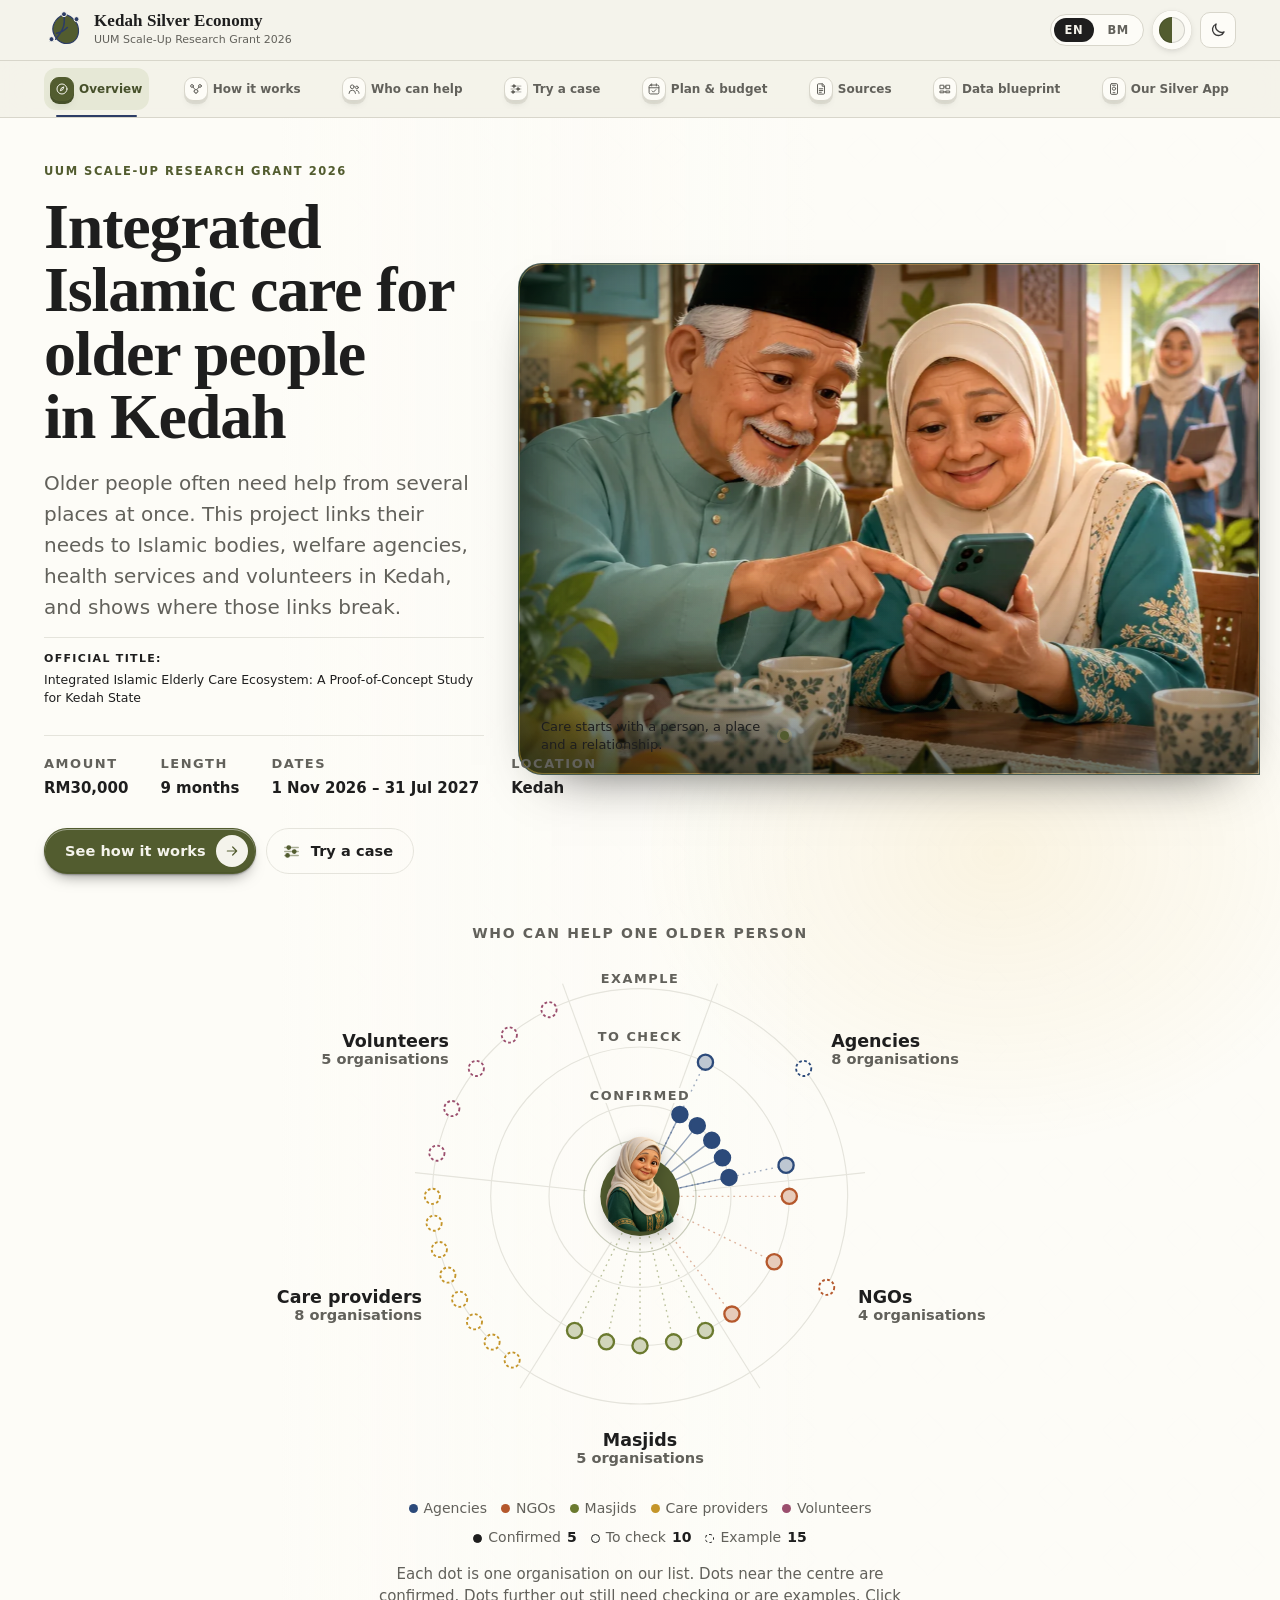
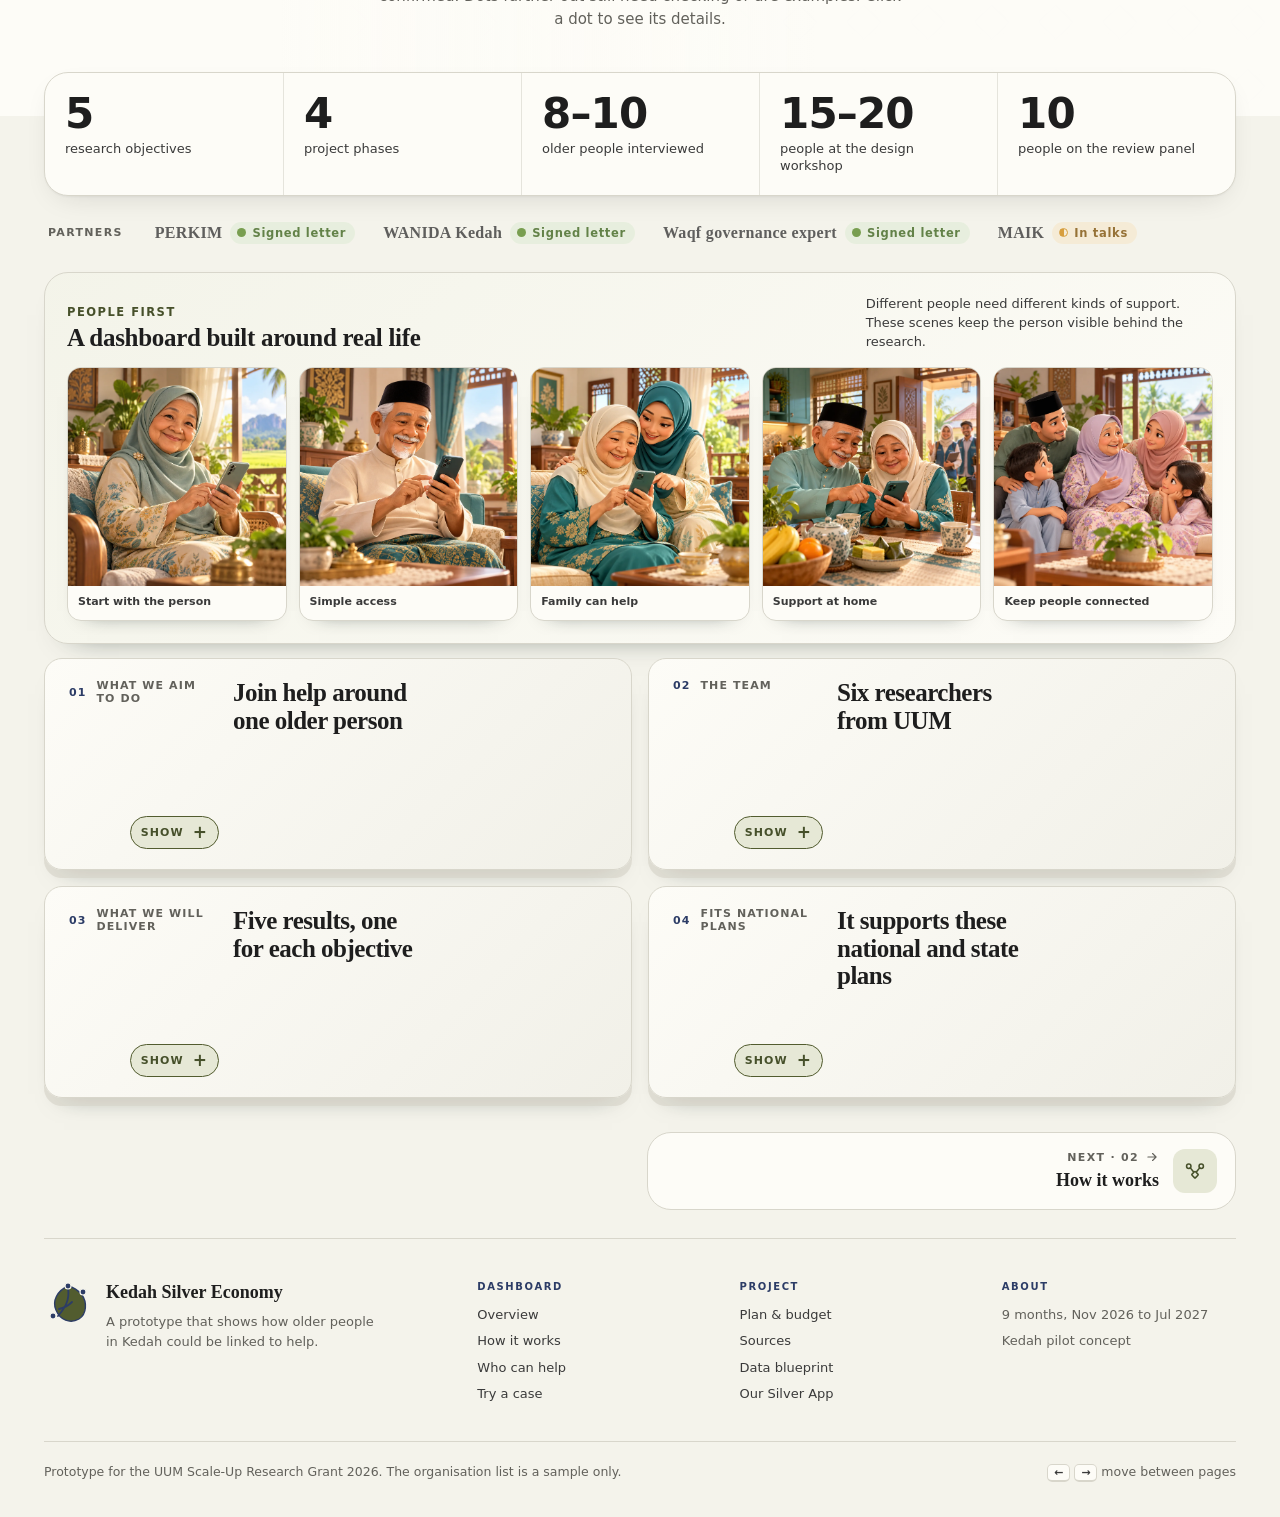
==== index.html @ 48318157 "Replicate Claude-style case flow and themes" ====
﻿<!doctype html>
<html lang="en">
<head>
<meta charset="utf-8">
<meta name="viewport" content="width=device-width,initial-scale=1,viewport-fit=cover">
<title>Kedah Silver Economy</title>
<meta name="description" content="Integrated Islamic care for older people in Kedah. UUM Scale-Up Research Grant 2026.">
<script>try{var lk=localStorage.getItem('kse-look');if(lk&&lk!=='padi')document.documentElement.setAttribute('data-look',lk)}catch(e){}try{var t=localStorage.getItem('kse-theme');if(t==='dark'||t==='light')document.documentElement.setAttribute('data-theme',t)}catch(e){}</script>
<link rel="preconnect" href="https://fonts.googleapis.com">
<link rel="preconnect" href="https://fonts.gstatic.com" crossorigin>
<link rel="stylesheet" href="https://fonts.googleapis.com/css2?family=Bricolage+Grotesque:opsz,wdth,wght@12..96,75..100,300..800&family=Onest:wght@400;500;600;700&display=swap">
<link rel="stylesheet" href="assets/css/kse.css?v=20261003d"><link rel="stylesheet" href="assets/css/kse-palette.css?v=20261004d"><link rel="stylesheet" href="assets/css/kse-themes.css?v=20261004d">
<script src="assets/js/kse-data.js?v=20261003d"></script>
</head>
<body data-page="overview">
<script src="assets/js/kse-shell.js?v=20261002b"></script>

<main id="main">
  <section class="band hero">
    <div class="wrap hero-grid">
      <div class="hero-copy">
        <p class="eyebrow" data-i18n="eyebrow">UUM Scale-Up Research Grant 2026</p>
        <h1 data-i18n="title">Integrated Islamic care for older people in Kedah</h1>
        <p class="lede" data-i18n="lede">Older people often need help from several places at once. This project links their needs to Islamic bodies, welfare agencies, health services and volunteers in Kedah, and shows where those links break.</p>
        <p class="official"><span data-i18n="officialLabel">Official title:</span> <span>Integrated Islamic Elderly Care Ecosystem: A Proof-of-Concept Study for Kedah State</span></p>
        <dl class="hero-meta">
          <div><dt data-i18n="metaAsk">Amount</dt><dd>RM30,000</dd></div>
          <div><dt data-i18n="metaDur">Length</dt><dd data-i18n="metaDurV">9 months</dd></div>
          <div><dt data-i18n="metaPeriod">Dates</dt><dd>1 Nov 2026 – 31 Jul 2027</dd></div>
          <div><dt data-i18n="metaSite">Location</dt><dd>Kedah</dd></div>
        </dl>
        <div class="actions">
          <a class="btn btn-gold" href="ecosystem.html"><span data-i18n="ctaWalk">See how it works</span><span class="btn-ic"><svg viewBox="0 0 24 24" aria-hidden="true"><path d="M5 12h13M13 6l6 6-6 6"/></svg></span></a>
          <a class="btn btn-ghost" href="scenario.html"><span class="btn-ai" data-icon="scenario"></span><span data-i18n="ctaScenario">Try a case</span></a>
        </div>
      </div>
      <figure class="hero-scene" data-scene>
        <div class="scene-glow" aria-hidden="true"></div>
        <div class="scene-image"><img src="assets/img/hero-couple.webp" alt="An older Malay couple share tea and look at a phone together in their Kedah home" /></div>
        <figcaption class="scene-caption"><span data-i18n="sceneCaption">Care starts with a person, a place and a relationship.</span><span class="scene-pulse" aria-hidden="true"></span></figcaption>
      </figure>
    </div>
    <div class="wrap hero-map">
      <figure class="cons">
        <p class="cons-title" data-i18n="consTitle">Who can help one older person</p>
        <svg id="constellation" viewBox="-300 -206 600 452" role="group"></svg>
        <div class="cons-legend" id="consLegend"></div>
        <figcaption data-i18n="consCap">Each dot is one organisation on our list. Dots near the centre are confirmed. Dots further out still need checking or are examples. Click a dot to see its details.</figcaption>
      </figure>
    </div>
  </section>

  <div class="wrap">
    <div class="kpis">
      <div class="kpi"><b data-count="5">5</b><span data-i18n="kpi1">research objectives</span></div>
      <div class="kpi"><b data-count="4">4</b><span data-i18n="kpi2">project phases</span></div>
      <div class="kpi"><b>8–10</b><span data-i18n="kpi3">older people interviewed</span></div>
      <div class="kpi"><b>15–20</b><span data-i18n="kpi4">people at the design workshop</span></div>
      <div class="kpi"><b data-count="10">10</b><span data-i18n="kpi5">people on the review panel</span></div>
    </div>
    <div class="partners">
      <span class="label" data-i18n="partnersLabel">Partners</span>
      <ul class="partner-list" id="partnerList"></ul>
    </div>
    <section class="dashboard-gallery-block" aria-labelledby="peopleGalleryTitle">
      <div class="gallery-heading"><div><p class="eyebrow" data-i18n="imgPeopleEyebrow">People first</p><h2 id="peopleGalleryTitle" data-i18n="imgPeopleTitle">A dashboard built around real life</h2></div><p data-i18n="imgPeopleBody">Different people need different kinds of support. These scenes keep the person visible behind the research.</p></div>
      <div class="dashboard-gallery dashboard-gallery--five">
        <figure><img src="assets/img/dashboard-01-welcome-elder-woman.webp" loading="lazy" decoding="async" alt="An older Malay woman smiles while using a smartphone at home"><figcaption>Start with the person</figcaption></figure>
        <figure><img src="assets/img/dashboard-02-welcome-elder-man.webp" loading="lazy" decoding="async" alt="An older Malay man smiles while using a smartphone at home"><figcaption>Simple access</figcaption></figure>
        <figure><img src="assets/img/dashboard-03-family-support.webp" loading="lazy" decoding="async" alt="An older Malay woman and her daughter explore support options together"><figcaption>Family can help</figcaption></figure>
        <figure><img src="assets/img/dashboard-04-elder-couple.webp" loading="lazy" decoding="async" alt="An older Malay couple look at a smartphone together at home"><figcaption>Support at home</figcaption></figure>
        <figure><img src="assets/img/dashboard-16-family-circle.webp" loading="lazy" decoding="async" alt="A multigenerational family listens to an older woman at home"><figcaption>Keep people connected</figcaption></figure>
      </div>
    </section>
  </div>


  <div class="wrap overview-actions">
    <section class="overview-button-grid" aria-label="Overview sections">
      <details class="home-drawer">
            <summary><span><b>01</b><span data-i18n="objectivesLabel">What we aim to do</span></span><strong role="heading" aria-level="2" data-i18n="caseTitle">Join help around one older person</strong><i class="drawer-toggle" aria-hidden="true"><b></b></i></summary>
            <div class="drawer-body"><div class="shead">
                            <p data-i18n="caseSub">We connect agencies so one person can get the right help.</p>
            </div>
            <div class="case">
              <article class="card gap-card">
                <p class="label" data-i18n="problemTag">The problem</p>
                <blockquote data-i18n="problemQuote">An older person may need several kinds of help at once, but each agency only handles its own part.</blockquote>
                <p data-i18n="problemBody">Kedah already has the right agencies and programmes. What is missing is a clear link between them. Needs get missed when a referral, a rule or a lack of staff gets in the way.</p>
              </article>
              <article class="card resp-card">
                <p class="label label-paddy" data-i18n="responseTag">Our plan</p>
                <h3 data-i18n="responseTitle">Five steps, from problem to tested model</h3>
                <p data-i18n="responseBody">We map who does what, listen to older people, design a model with the agencies, then test it with experts and a small trial.</p>
                <ol class="steps5">
                  <li><b data-i18n="step1">Map</b><span data-i18n="step1s">Who does what now</span></li>
                  <li><b data-i18n="step2">Listen</b><span data-i18n="step2s">What older people need</span></li>
                  <li><b data-i18n="step3">Design</b><span data-i18n="step3s">A shared model</span></li>
                  <li><b data-i18n="step4">Test</b><span data-i18n="step4s">Experts and a small trial</span></li>
                  <li><b data-i18n="step5">Improve</b><span data-i18n="step5s">Ready for other states</span></li>
                </ol>
              </article>
            </div>
            <div class="why3" id="why"></div></div>
            </details>
      <details class="home-drawer">
            <summary><span><b>02</b><span data-i18n="teamEyebrow">The team</span></span><strong role="heading" aria-level="2" data-i18n="teamTitle">Six researchers from UUM</strong><i class="drawer-toggle" aria-hidden="true"><b></b></i></summary>
            <div class="drawer-body"><div class="shead">
                            <p data-i18n="teamSub">From the School of Economics, Finance and Banking (SEFB). The team has studied ageing in Malaysia for over ten years.</p>
            </div>
            <ul class="people" id="team"></ul>
            <h3 class="track-head" data-i18n="trackTitle">Built on four earlier studies. The three with a sample size covered 2,966 people.</h3>
            <ul class="track" id="track"></ul></div>
            </details>
      <details class="home-drawer">
            <summary><span><b>03</b><span data-i18n="pitchEyebrow">What we will deliver</span></span><strong role="heading" aria-level="2" data-i18n="pitchTitle">Five results, one for each objective</strong><i class="drawer-toggle" aria-hidden="true"><b></b></i></summary>
            <div class="drawer-body"><div class="shead">
              <p data-i18n="pitchSub">Each result is ready at the end of its phase.</p>
            </div>
            <ol class="outputs">
              <li class="output"><div class="output-top"><span class="output-no">01</span><span class="due" data-i18n="due3">By month 3</span></div><h3 data-i18n="o1title">Map of current services</h3><p data-i18n="o1body">Who is active, what they offer, how they connect and where the gaps are.</p></li>
              <li class="output"><div class="output-top"><span class="output-no">02</span><span class="due" data-i18n="due5">By month 5</span></div><h3 data-i18n="o2title">Needs of older people</h3><p data-i18n="o2body">Main themes from interviews with 8–10 Muslim older people.</p></li>
              <li class="output"><div class="output-top"><span class="output-no">03</span><span class="due" data-i18n="due7">By month 7</span></div><h3 data-i18n="o3title">Joint care model</h3><p data-i18n="o3body">A model built with the agencies that links Islamic support, health care and the community.</p></li>
              <li class="output"><div class="output-top"><span class="output-no">04</span><span class="due" data-i18n="due8">Month 8</span></div><h3 data-i18n="o4title">Expert review report</h3><p data-i18n="o4body">Expert scores and comments on whether the model is relevant, workable and ready to use.</p></li>
              <li class="output"><div class="output-top"><span class="output-no">05</span><span class="due" data-i18n="due9">Month 9</span></div><h3 data-i18n="o5title">Final model and plan</h3><p data-i18n="o5body">An improved model and a plan for using it outside Kedah.</p></li>
            </ol>
            <div class="impact">
              <p class="label" data-i18n="impactTag">Our aim</p>
              <p class="impact-title">Kesejahteraan insan</p>
              <p data-i18n="impactBody">Care for older people that is better linked, fits their faith and culture, and lasts.</p>
            </div></div>
            </details>
      <details class="home-drawer">
            <summary><span><b>04</b><span data-i18n="plansEyebrow">Fits national plans</span></span><strong role="heading" aria-level="2" data-i18n="plansTitle">It supports these national and state plans</strong><i class="drawer-toggle" aria-hidden="true"><b></b></i></summary>
            <div class="drawer-body"><div class="shead">
              <p data-i18n="plansSub">As ticked and stated in the application form.</p>
            </div>
            <ul class="plans" id="plans"></ul></div>
            </details>
    </section>
  </div>
</main>

<script src="assets/js/kse-viz.js"></script>
<script src="assets/js/kse-pages.js?v=20261003d"></script>
</body>
</html>
---- assets/css/kse.css ----
/* ==========================================================================
   Kedah Silver Economy: design system
   Tokens (light / dark / explicit data-theme), shell, components, pages, print.
   ========================================================================== */

/* ---------- Tokens ---------- */
:root{
  color-scheme:light;
  --display:"Bricolage Grotesque","Arial Narrow",system-ui,sans-serif;
  --sans:"Onest",system-ui,-apple-system,"Segoe UI",Roboto,sans-serif;

  --bg:#edf1ee;--surface:#fbfcfb;--surface-2:#f3f6f4;--sunk:#e2e9e5;
  --ink:#0f231e;--ink-2:#3d5149;--muted:#57685f;--line:#d2dcd6;--line-2:#e2e9e5;

  --paddy:#12664f;--paddy-ink:#0d5a45;--paddy-soft:#dcebe3;--on-paddy:#ffffff;
  --gold:#d6a01e;--gold-ink:#7a5706;--gold-soft:#f5e8c4;--on-gold:#1f1703;

  --band:#0d2d26;--band-ink:#eef5f1;--band-muted:#a3bcb2;--band-line:rgba(238,245,241,.14);--band-gold:#e8bd4f;

  --good:#0ca30c;--good-ink:#0b6b1f;--good-soft:#dff1df;
  --warn:#fab219;--warn-ink:#7a5200;--warn-soft:#fcf0d0;
  --crit:#d03b3b;
  --neutral:#9aa8a1;--neutral-ink:#4a5a53;--neutral-soft:#e5ebe8;

  /* organisation types: validated categorical slots 1–5
     --t* sit on page surfaces (theme-stepped), --b* sit on the dark band */
  --t1:#2a78d6;--t2:#eb6834;--t3:#1baf7a;--t4:#eda100;--t5:#e87ba4;
  --b1:#3987e5;--b2:#d95926;--b3:#199e70;--b4:#c98500;--b5:#d55181;

  --tip-bg:#0f231e;--tip-ink:#f3f7f5;--tip-muted:#b3c6bd;
  --scrim:rgba(5,15,12,.45);
  --shadow:0 1px 2px rgba(15,35,30,.06),0 6px 14px -4px rgba(15,35,30,.1);
  --focus:#0d5a45;
  --r:18px;
}
@media (prefers-color-scheme:dark){
  :root:not([data-theme="light"]){
    color-scheme:dark;
    --bg:#0a1613;--surface:#101f1b;--surface-2:#132520;--sunk:#0d1a16;
    --ink:#e7f0eb;--ink-2:#b2c4bb;--muted:#8da196;--line:#223731;--line-2:#1a2d27;
    --paddy:#3fae8a;--paddy-ink:#72cda9;--paddy-soft:#163a2f;--on-paddy:#04201a;
    --gold:#e0b03a;--gold-ink:#f0c860;--gold-soft:#3a2f10;
    --band:#0f2c25;
    --good-ink:#5ccb5f;--good-soft:#14301a;--warn-ink:#f4c451;--warn-soft:#382c0c;
    --neutral:#5e7068;--neutral-ink:#a8b8b0;--neutral-soft:#1b2a25;
    --t1:#3987e5;--t2:#d95926;--t3:#199e70;--t4:#c98500;--t5:#d55181;
    --tip-bg:#e9f1ed;--tip-ink:#0f231e;--tip-muted:#4a5d55;
    --scrim:rgba(0,0,0,.6);
    --shadow:0 1px 2px rgba(0,0,0,.35),0 6px 14px -4px rgba(0,0,0,.4);
    --focus:#72cda9;
  }
}
:root[data-theme="dark"]{
  color-scheme:dark;
  --bg:#0a1613;--surface:#101f1b;--surface-2:#132520;--sunk:#0d1a16;
  --ink:#e7f0eb;--ink-2:#b2c4bb;--muted:#8da196;--line:#223731;--line-2:#1a2d27;
  --paddy:#3fae8a;--paddy-ink:#72cda9;--paddy-soft:#163a2f;--on-paddy:#04201a;
  --gold:#e0b03a;--gold-ink:#f0c860;--gold-soft:#3a2f10;
  --band:#0f2c25;
  --good-ink:#5ccb5f;--good-soft:#14301a;--warn-ink:#f4c451;--warn-soft:#382c0c;
  --neutral:#5e7068;--neutral-ink:#a8b8b0;--neutral-soft:#1b2a25;
  --t1:#3987e5;--t2:#d95926;--t3:#199e70;--t4:#c98500;--t5:#d55181;
  --tip-bg:#e9f1ed;--tip-ink:#0f231e;--tip-muted:#4a5d55;
  --scrim:rgba(0,0,0,.6);
  --shadow:0 1px 2px rgba(0,0,0,.35),0 6px 14px -4px rgba(0,0,0,.4);
  --focus:#72cda9;
}

/* ---------- Base ---------- */
@view-transition{navigation:none}
/* Keep links immediate; the destination settles in from its first paint. */
@keyframes page-arrive{from{opacity:0;transform:translate3d(0,12px,0) scale(.992)}to{opacity:1;transform:translate3d(0,0,0) scale(1)}}
body.page-enter main{animation:page-arrive .42s var(--ease) both;will-change:opacity,transform}
@media (prefers-reduced-motion:reduce){
  body.page-enter main{animation:none}
}
*,*::before,*::after{box-sizing:border-box}
[hidden]{display:none!important}
html{-webkit-text-size-adjust:100%;scroll-padding-top:76px}
html.i18n-pending main{visibility:hidden}
body{margin:0;background:var(--bg);color:var(--ink);font:400 15px/1.55 var(--sans);-webkit-font-smoothing:antialiased}
body.drawer-open{overflow:hidden}
h1,h2,h3{margin:0;font-family:var(--display);text-wrap:balance;color:var(--ink)}
p{margin:0}
ul,ol{margin:0;padding:0;list-style:none}
button,input,select{font:inherit;color:inherit}
a{color:var(--paddy-ink);text-underline-offset:3px}
:focus-visible{outline:2px solid var(--focus);outline-offset:2px}
/* Browser surfaces we did not draw, themed from the palette rather than
   left at the defaults: selection, caret, scrollbars. */
::selection{background:var(--gold-soft);color:var(--ink)}
.band ::selection{background:rgba(232,189,79,.28);color:var(--band-ink)}
input,select{caret-color:var(--paddy)}
*{scrollbar-color:var(--line) transparent}
::-webkit-scrollbar{width:11px;height:11px}
::-webkit-scrollbar-track{background:transparent}
::-webkit-scrollbar-thumb{background:var(--line);border-radius:6px;border:3px solid var(--bg)}
::-webkit-scrollbar-thumb:hover{background:var(--muted)}
.wrap{max-width:1240px;margin-inline:auto;padding-inline:24px}
.skip{position:absolute;left:16px;top:-60px;z-index:60;background:var(--ink);color:var(--bg);padding:8px 12px;border-radius:8px;text-decoration:none;font-weight:600}
.skip:focus{top:12px}

.eyebrow{font:600 11.5px/1.3 var(--sans);letter-spacing:.13em;text-transform:uppercase;color:var(--paddy-ink)}
.label{font:600 11px/1.3 var(--sans);letter-spacing:.12em;text-transform:uppercase;color:var(--gold-ink)}
.label-paddy{color:var(--paddy-ink)}
h2{font-weight:650;font-stretch:88%;font-size:clamp(25px,2.7vw,34px);line-height:1.08;letter-spacing:-.012em}
h3{font-weight:620;font-stretch:92%;font-size:19px;line-height:1.2}
/* heading level fixed for the document outline, sized as a card heading */
h2.as-h3{font-weight:620;font-stretch:92%;font-size:19px;line-height:1.2;letter-spacing:normal}
kbd{font:600 11px var(--sans);padding:1px 6px;border:1px solid var(--line);border-bottom-width:2px;border-radius:5px;background:var(--surface);color:var(--ink-2)}

/* ---------- Shell: brand bar + tab bar ----------
   #kse-chrome is display:contents so the tab bar can stick to the page.
   Before, the wrapper was exactly as tall as the header, so the sticky
   top bar had no room to stick and scrolled away. */
#kse-chrome{display:contents}
:root{--ease:cubic-bezier(.2,0,0,1);--ease-io:cubic-bezier(.45,0,.2,1)}
.topbar{position:relative;z-index:31;background:var(--bg)}
.topbar-row{display:flex;align-items:center;gap:20px;min-height:60px}
.brand{display:flex;align-items:center;gap:10px;text-decoration:none;color:var(--ink);flex:1;min-width:0}
.brand-mark{width:40px;height:40px;flex:none;overflow:visible}
.brand-mark .leaf{fill:var(--paddy);stroke:var(--gold);stroke-width:1.4;stroke-linejoin:round}
.brand-mark .vein{fill:none;stroke:var(--gold);stroke-width:1.8;stroke-linecap:round;stroke-linejoin:round}
.brand-mark .node{fill:var(--gold);stroke:var(--bg);stroke-width:1.2}
.brand b{display:block;font:750 17px/1.05 var(--display);font-stretch:88%;letter-spacing:.005em}
.brand small{display:block;font-size:11px;color:var(--muted);margin-top:2px}
.tools{display:flex;align-items:center;gap:8px;flex:none}
.lang{display:flex;gap:2px;padding:3px;border:1px solid var(--line);border-radius:999px;background:var(--surface)}
.lang-btn{appearance:none;border:0;background:none;padding:5px 11px;border-radius:999px;font:700 11.5px var(--sans);letter-spacing:.06em;color:var(--muted);cursor:pointer;transition:background-color .15s var(--ease),color .15s var(--ease)}
.lang-btn:hover{color:var(--ink)}
.lang-btn[aria-pressed="true"]{background:var(--ink);color:var(--bg)}
.iconbtn{appearance:none;width:36px;height:36px;display:grid;place-items:center;flex:none;border-radius:10px;border:1px solid var(--line);background:var(--surface);color:var(--ink-2);cursor:pointer;transition:border-color .15s var(--ease),color .15s var(--ease),transform .12s var(--ease)}
.iconbtn:hover{color:var(--ink);border-color:var(--muted)}
.iconbtn:active{transform:scale(.94)}
.iconbtn svg,.btn svg{width:18px;height:18px;fill:none;stroke:currentColor;stroke-width:1.8;stroke-linecap:round;stroke-linejoin:round}
.menubtn{display:none}

.tabbar{position:sticky;top:0;z-index:30;background:var(--bg);background:color-mix(in srgb,var(--bg) 86%,transparent);-webkit-backdrop-filter:saturate(1.4) blur(14px);backdrop-filter:saturate(1.4) blur(14px);border-block:1px solid var(--line)}
.tabs{display:flex;justify-content:space-between;gap:6px;overflow-x:auto;scrollbar-width:none;padding:7px 6px;margin-inline:-6px}
.tabs::-webkit-scrollbar{display:none}
.tab{position:relative;display:inline-flex;align-items:center;gap:9px;flex:none;height:44px;padding:0 15px 0 10px;border-radius:12px;font:650 14px var(--sans);color:var(--muted);text-decoration:none;white-space:nowrap;transition:color .2s var(--ease),background-color .2s var(--ease),transform .2s var(--ease),box-shadow .2s var(--ease)}
.tab .ai{width:28px;height:28px;flex:none;padding:5px;border-radius:9px;background:var(--surface);border:1px solid var(--line);box-shadow:0 3px 0 color-mix(in srgb,var(--line) 80%,transparent),0 6px 10px -8px rgba(15,35,30,.7);transition:transform .22s var(--ease),background-color .2s var(--ease),color .2s var(--ease),box-shadow .22s var(--ease)}
.tab:hover{color:var(--ink);background:var(--surface-2);transform:translateY(-2px)}
.tab:hover .ai,.tab:focus-visible .ai{transform:translateY(-2px) rotate(-5deg) scale(1.08);background:var(--gold-soft);color:var(--gold-ink);box-shadow:0 5px 0 color-mix(in srgb,var(--gold) 50%,var(--line)),0 10px 14px -9px rgba(15,35,30,.7)}
@media (max-width:1320px) and (min-width:761px){.tabs{gap:2px;justify-content:space-between}.tab{gap:5px;height:42px;padding:0 7px 0 6px;font-size:12px}.tab .ai{width:24px;height:24px;padding:4px}}
.tab[aria-current="page"]{color:var(--paddy-ink);background:var(--paddy-soft)}
.tab[aria-current="page"] .ai{background:var(--paddy);border-color:var(--paddy);color:var(--on-paddy);box-shadow:0 3px 0 var(--paddy-ink),0 8px 12px -9px rgba(15,35,30,.75)}
.tab:focus-visible{outline-offset:-2px}
/* the one gold marker under the active tab */
.tab-mark{position:absolute;left:12px;right:12px;bottom:-7px;height:2px;border-radius:2px;background:var(--gold)}

/* ---------- Page icons ----------
   Drawn at rest. Hovering anything that carries one plays that icon's own
   motion; the page head draws its icon in once, on load. */
.ai{display:block;fill:none;stroke:currentColor;stroke-width:1.7;stroke-linecap:round;stroke-linejoin:round;overflow:visible}
.ai-k1,.ai-k2,.ai-k3{fill:currentColor;transform-box:fill-box;transform-origin:center}
.ai-t{opacity:.5}
.ai-n{transform-box:view-box;transform-origin:12px 12px}
.ai-m{transform-box:view-box;transform-origin:12px 16px}
.ai-b,.ai-p{transform-box:fill-box;transform-origin:center}
:is(.tab,.pager a,.walk a,.btn,.dlink):is(:hover,:focus-visible) .ai-n{animation:ai-needle .62s var(--ease-io)}
:is(.tab,.pager a,.walk a,.btn,.dlink):is(:hover,:focus-visible) .ai-l1{animation:ai-draw .22s var(--ease) both}
:is(.tab,.pager a,.walk a,.btn,.dlink):is(:hover,:focus-visible) .ai-m{animation:ai-turn .34s var(--ease) .12s both}
:is(.tab,.pager a,.walk a,.btn,.dlink):is(:hover,:focus-visible) .ai-l2{animation:ai-draw .22s var(--ease) .28s both}
:is(.tab,.pager a,.walk a,.btn,.dlink):is(:hover,:focus-visible) .ai-b{animation:ai-pop .32s var(--ease) .38s both}
:is(.tab,.pager a,.walk a,.btn,.dlink):is(:hover,:focus-visible) .ai-p{animation:ai-join .36s var(--ease) both}
:is(.tab,.pager a,.walk a,.btn,.dlink):is(:hover,:focus-visible) .ai-k1{animation:ai-k1 .56s var(--ease-io)}
:is(.tab,.pager a,.walk a,.btn,.dlink):is(:hover,:focus-visible) .ai-k2{animation:ai-k2 .56s var(--ease-io) .04s}
:is(.tab,.pager a,.walk a,.btn,.dlink):is(:hover,:focus-visible) .ai-k3{animation:ai-k3 .56s var(--ease-io) .08s}
:is(.tab,.pager a,.walk a,.btn,.dlink):is(:hover,:focus-visible) .ai-pin{animation:ai-pin .3s var(--ease-io)}
:is(.tab,.pager a,.walk a,.btn,.dlink):is(:hover,:focus-visible) .ai-c{animation:ai-draw .34s var(--ease) .1s both}
:is(.tab,.pager a,.walk a,.btn,.dlink):is(:hover,:focus-visible) .ai-r1{animation:ai-draw .22s var(--ease) both}
:is(.tab,.pager a,.walk a,.btn,.dlink):is(:hover,:focus-visible) .ai-r2{animation:ai-draw .22s var(--ease) .08s both}
:is(.tab,.pager a,.walk a,.btn,.dlink):is(:hover,:focus-visible) .ai-r3{animation:ai-draw .22s var(--ease) .16s both}
@keyframes ai-draw{from{stroke-dasharray:1;stroke-dashoffset:1}to{stroke-dasharray:1;stroke-dashoffset:0}}
@keyframes ai-needle{30%{transform:rotate(-40deg)}70%{transform:rotate(12deg)}}
@keyframes ai-turn{from{transform:rotate(-90deg)}}
@keyframes ai-pop{from{transform:scale(.3);opacity:0}}
@keyframes ai-join{from{transform:translate(-3px,2px);opacity:0}}
@keyframes ai-k1{50%{transform:translateX(6px)}}
@keyframes ai-k2{50%{transform:translateX(-6px)}}
@keyframes ai-k3{50%{transform:translateX(8px)}}
@keyframes ai-pin{45%{transform:translateY(1.4px)}}

/* ---------- Shell: drawer ---------- */
.scrim{position:fixed;inset:0;z-index:40;background:var(--scrim)}
.drawer{position:fixed;top:0;right:0;bottom:0;z-index:41;width:min(360px,88vw);display:flex;flex-direction:column;gap:4px;overflow-y:auto;padding:calc(14px + env(safe-area-inset-top,0px)) 14px calc(20px + env(safe-area-inset-bottom,0px));background:var(--surface);border-left:1px solid var(--line);box-shadow:-20px 0 40px rgba(0,0,0,.15)}
.drawer-head{display:flex;justify-content:space-between;align-items:center;padding:4px 4px 12px;margin-bottom:6px;border-bottom:1px solid var(--line-2)}
.drawer-head .label{color:var(--muted)}
.dlink{display:grid;grid-template-columns:38px 1fr;gap:2px 12px;padding:12px;border-radius:12px;text-decoration:none;color:var(--ink);transition:background-color .15s var(--ease)}
.dlink:hover{background:var(--surface-2)}
.dlink[aria-current="page"]{background:var(--paddy-soft)}
.dlink .no{grid-row:span 2;width:38px;height:38px;display:grid;place-items:center;border-radius:11px;background:var(--surface-2);color:var(--paddy-ink)}
.dlink[aria-current="page"] .no{background:var(--surface)}
.dlink .no .ai{width:20px;height:20px}
.dlink b{font-weight:650;font-size:15px}
.dlink b em{font-style:normal;font-size:12px;color:var(--gold-ink);margin-right:8px;font-variant-numeric:tabular-nums}
.dlink small{font-size:12.5px;line-height:1.4;color:var(--muted)}
.drawer .lang{align-self:flex-start;margin:14px 12px 0}

@media (max-width:760px){
  .tabbar{display:none}
  .topbar{position:sticky;top:env(safe-area-inset-top,0px);z-index:30;background:color-mix(in srgb,var(--bg) 90%,transparent);-webkit-backdrop-filter:saturate(1.4) blur(12px);backdrop-filter:saturate(1.4) blur(12px);border-bottom:1px solid var(--line)}
  .menubtn{display:grid}
  .hero-grid{gap:20px;padding-block:32px 60px}
  .hero-meta{grid-template-columns:repeat(2,auto);gap:12px 18px}
}

@media (max-width:520px){
  .tools .lang{display:none}
  .brand small{display:none}
  .hero h1{max-width:9ch}
  .hero-meta{grid-template-columns:1fr;gap:10px 0}
  .hero-meta dd{white-space:normal}
  .official{max-width:100%}
}

/* ---------- Band (hero + page heads) ---------- */
/* The evening field: one light source, sinking across the band as the pitch
   moves from page 01 to page 06, so no two page heads look alike. */
.band{position:relative;color:var(--band-ink);background-color:var(--band);
  background-image:
    radial-gradient(520px 420px at var(--glow-x,78%) var(--glow-y,46%),rgba(232,189,79,var(--glow-a,.13)),transparent 70%),
    linear-gradient(90deg,var(--band) 22%,transparent 64%),
    url("data:image/svg+xml,%3Csvg xmlns='http://www.w3.org/2000/svg' width='64' height='64' viewBox='0 0 64 64'%3E%3Cg fill='none' stroke='%23eef5f1' stroke-opacity='0.07' stroke-width='1'%3E%3Crect x='20' y='20' width='24' height='24'/%3E%3Crect x='20' y='20' width='24' height='24' transform='rotate(45 32 32)'/%3E%3Cpath d='M0 32h7M57 32h7M32 0v7M32 57v7'/%3E%3C/g%3E%3C/svg%3E");
}
body[data-page="ecosystem"] .band{--glow-x:64%;--glow-y:32%;--glow-a:.12}
body[data-page="network"] .band{--glow-x:50%;--glow-y:24%;--glow-a:.11}
body[data-page="scenario"] .band{--glow-x:37%;--glow-y:28%;--glow-a:.12}
body[data-page="roadmap"] .band{--glow-x:25%;--glow-y:38%;--glow-a:.13}
body[data-page="evidence"] .band{--glow-x:16%;--glow-y:52%;--glow-a:.14}
.band .eyebrow,.band .step{color:var(--band-gold)}
.band h1{color:var(--band-ink)}
.lede{font-size:17px;line-height:1.55;color:var(--band-muted);max-width:56ch}

.hero-grid{display:grid;grid-template-columns:minmax(290px,.76fr) minmax(0,1.24fr);gap:34px;align-items:center;padding-block:46px 42px}
.hero-copy{position:relative;z-index:2}
.hero-copy .eyebrow{color:var(--band-gold)}
.hero-scene{--mx:0px;--my:0px;position:relative;isolation:isolate;min-height:clamp(390px,40vw,590px);margin:0 -24px 0 0;overflow:hidden;border:1px solid rgba(238,245,241,.22);border-radius:var(--r) 0 0 var(--r);background:#172f28;box-shadow:0 24px 54px -34px rgba(0,0,0,.78);transform:translate3d(0,0,0)}
.hero-scene::before{content:"";position:absolute;inset:0;z-index:2;background:linear-gradient(90deg,rgba(13,45,38,.76) 0%,rgba(13,45,38,.15) 34%,transparent 62%),linear-gradient(0deg,rgba(5,20,16,.58),transparent 42%);pointer-events:none}
.hero-scene::after{content:"";position:absolute;inset:0;z-index:3;border:1px solid rgba(232,189,79,.26);border-radius:inherit;box-shadow:inset 0 0 80px rgba(5,15,12,.36),inset 0 -26px 50px rgba(5,15,12,.28);pointer-events:none}
.scene-image{position:absolute;inset:-18px -24px -18px -18px;z-index:1;transform:translate3d(var(--mx),var(--my),0) scale(1.055);transition:transform .65s var(--ease);will-change:transform}
.scene-image img{display:block;width:100%;height:100%;object-fit:cover;object-position:64% center;filter:saturate(.94) contrast(1.03);animation:scene-breathe 12s ease-in-out infinite alternate}
.scene-glow{position:absolute;z-index:2;width:42%;height:38%;right:7%;top:3%;border-radius:50%;background:rgba(255,214,124,.2);filter:blur(46px);mix-blend-mode:screen;opacity:.5;animation:scene-light 8s ease-in-out infinite alternate;pointer-events:none}
.scene-caption{position:absolute;z-index:4;left:22px;bottom:20px;display:flex;align-items:center;gap:10px;max-width:30ch;color:var(--band-ink);font-size:13px;line-height:1.4;text-shadow:0 1px 14px rgba(0,0,0,.48)}
.scene-pulse{width:9px;height:9px;flex:none;border-radius:50%;background:var(--band-gold);box-shadow:0 0 0 3px rgba(232,189,79,.18)}
@keyframes scene-breathe{from{transform:scale(1)}to{transform:scale(1.018)}}
@keyframes scene-light{from{transform:translate3d(-8px,3px,0) scale(.92);opacity:.32}to{transform:translate3d(10px,-4px,0) scale(1.08);opacity:.62}}
.hero-map{padding-bottom:72px}
.hero-map .cons{padding-top:8px}
.hero-map .cons-title{color:var(--band-muted)}
.hero h1{font-weight:720;font-stretch:84%;font-size:clamp(36px,4.9vw,62px);line-height:.99;letter-spacing:-.018em;margin:16px 0 20px;max-width:13ch}
.hero .lede{max-width:40ch}
.hero-meta{display:grid;grid-template-columns:repeat(4,auto);justify-content:start;gap:12px 32px;margin:28px 0 0;padding-top:20px;border-top:1px solid var(--band-line)}
.hero-meta dt{font:600 11px/1.3 var(--sans);letter-spacing:.12em;text-transform:uppercase;color:var(--band-muted)}
.hero-meta dd{margin:4px 0 0;font-weight:600;font-size:15px;color:var(--band-ink);white-space:nowrap}
.actions{display:flex;flex-wrap:wrap;gap:10px;margin-top:28px}

/* Homepage sections stay quiet until the visitor asks for the detail. The
   summaries create a simple presentation index while keeping all content
   available to keyboard and screen-reader users. */
.home-drawer{border-top:1px solid var(--line);padding-top:2px}
.home-drawer summary{display:grid;grid-template-columns:minmax(150px,.34fr) minmax(0,1fr) auto;align-items:center;gap:20px;padding:12px 4px;cursor:pointer;list-style:none;color:var(--ink)}
.home-drawer summary::-webkit-details-marker{display:none}
.home-drawer summary>span{display:flex;align-items:center;gap:10px;font:600 11px var(--sans);letter-spacing:.1em;text-transform:uppercase;color:var(--muted)}
.home-drawer summary>span b{color:var(--gold-ink);font-variant-numeric:tabular-nums}
.home-drawer summary strong{font:650 25px/1.1 var(--display);letter-spacing:-.02em}
.home-drawer summary i{display:inline-flex;align-items:center;gap:9px;min-width:76px;justify-content:center;padding:7px 10px;border:1px solid var(--paddy);border-radius:999px;background:var(--paddy-soft);color:var(--paddy-ink);font:800 11px var(--sans);letter-spacing:.1em;text-transform:uppercase;font-style:normal;transition:transform .2s var(--ease),background-color .2s var(--ease),box-shadow .2s var(--ease)}
.home-drawer summary i::after{content:"+";font:800 17px/1 var(--sans);transition:transform .25s var(--ease)}
.home-drawer summary i b{font-weight:800}
/* Show / Hide words come from CSS so they follow the page language (html lang="ms" in BM) */
:root{--t-show:"Show";--t-hide:"Hide"}
:root:lang(ms){--t-show:"Buka";--t-hide:"Tutup"}
.home-drawer summary i b::before{content:var(--t-show)}
.home-drawer[open] summary i b::before{content:var(--t-hide)}
.home-drawer[open] summary i::after{content:"−";font-size:18px}
.home-drawer summary:hover strong{color:var(--paddy-ink)}
.home-drawer summary:hover i{transform:translateY(-2px) scale(1.04);background:var(--paddy);color:var(--on-paddy);box-shadow:0 8px 16px -10px var(--paddy)}
.home-drawer summary:focus-visible{outline:2px solid var(--gold);outline-offset:4px;border-radius:8px}
.drawer-body{max-height:0;overflow:hidden;padding:0;opacity:0;transform:translateY(-12px);transition:max-height .58s var(--ease),opacity .3s var(--ease),transform .58s var(--ease),padding .3s var(--ease)}
.home-drawer[open] .drawer-body{max-height:1800px;padding:4px 0 18px;opacity:1;transform:translateY(0)}
body[data-page="overview"] .section{padding-block:8px}
body[data-page="overview"] .home-drawer summary{min-height:88px;padding:20px 24px;border:1px solid var(--line);border-radius:18px;background:linear-gradient(135deg,var(--surface) 0%,var(--surface-2) 100%);box-shadow:0 8px 0 color-mix(in srgb,var(--line) 72%,transparent),0 16px 24px -20px rgba(15,35,30,.55);transform:perspective(700px) rotateX(0deg) translateY(0);transition:transform .28s var(--ease),box-shadow .28s var(--ease),border-color .2s var(--ease)}
body[data-page="overview"] .home-drawer summary:hover{border-color:var(--paddy);transform:perspective(700px) rotateX(2deg) translateY(-4px);box-shadow:0 11px 0 color-mix(in srgb,var(--paddy-soft) 80%,var(--line)),0 20px 28px -20px rgba(15,35,30,.65)}
body[data-page="overview"] .home-drawer[open] summary{border-color:var(--paddy);box-shadow:0 4px 0 color-mix(in srgb,var(--paddy-soft) 80%,var(--line)),0 10px 18px -18px rgba(15,35,30,.55)}
body[data-page="overview"] .home-drawer summary i{min-width:88px}
.overview-button-grid{display:grid;grid-template-columns:repeat(2,minmax(0,1fr));gap:16px;padding-block:14px 34px}
.overview-button-grid .home-drawer{border-top:0;padding-top:0}
.overview-button-grid .home-drawer:not([open]){height:212px}
.overview-button-grid .home-drawer[open]{grid-column:1/-1}
.overview-button-grid .home-drawer summary{display:grid;grid-template-rows:auto minmax(0,1fr) auto;align-items:start;gap:14px;min-height:212px;height:212px;padding:22px}
.overview-button-grid .home-drawer[open] summary{height:212px}
.overview-button-grid .home-drawer summary>span{font-size:11px}
.overview-button-grid .home-drawer summary strong{font-size:25px;max-width:15ch}
.overview-button-grid .home-drawer summary i{grid-row:3;justify-self:end;align-self:end;margin-top:0}
.overview-button-grid .home-drawer .drawer-body{grid-column:1/-1}
.case-modes{display:flex;gap:10px;margin:20px 0 14px}
.case-mode{min-height:46px;padding:10px 18px;border:1px solid var(--line);border-radius:999px;background:var(--surface);color:var(--ink);font:750 14px var(--sans);cursor:pointer}
.case-mode.is-on,.case-mode:hover{background:var(--paddy);border-color:var(--paddy);color:var(--on-paddy)}
.intake-wizard{padding:24px;border:1px solid var(--line);border-radius:20px;background:linear-gradient(145deg,var(--surface),var(--surface-2));box-shadow:var(--shadow);transition:opacity .35s var(--ease),transform .35s var(--ease)}
.intake-wizard[hidden],.quick-only[hidden]{display:none}
.intake-progress{display:flex;align-items:center;gap:14px;margin-bottom:22px;color:var(--muted);font:750 12px var(--sans);letter-spacing:.08em;text-transform:uppercase}
.intake-progress i{display:block;flex:1;height:8px;border-radius:99px;background:linear-gradient(90deg,var(--gold) var(--v),var(--line) var(--v));transition:background .3s var(--ease)}
.intake-step{display:none;min-height:310px}.intake-step.is-active{display:block;animation:drawer-in .45s var(--ease) both}.intake-step h2{margin:6px 0 8px;font-size:clamp(28px,4vw,44px)}.intake-step h3{margin:24px 0 10px;font-size:17px}.intake-help{max-width:680px;margin:0 0 18px;color:var(--muted);font-size:16px}
.choice-grid{display:grid;grid-template-columns:repeat(3,minmax(0,1fr));gap:12px}.choice-grid.compact{grid-template-columns:repeat(3,minmax(0,1fr))}.choice-grid button{min-height:68px;padding:14px 16px;border:2px solid var(--line);border-radius:14px;background:var(--surface);color:var(--ink);font:700 16px/1.2 var(--sans);text-align:left;cursor:pointer;transition:transform .18s var(--ease),border-color .18s var(--ease),background-color .18s var(--ease)}.choice-grid button:hover{transform:translateY(-2px);border-color:var(--paddy)}.choice-grid button.is-selected{border-color:var(--paddy);background:var(--paddy-soft);box-shadow:0 0 0 3px color-mix(in srgb,var(--paddy) 18%,transparent)}
.intake-fields{display:grid;grid-template-columns:repeat(2,minmax(0,1fr));gap:16px;max-width:760px}.intake-fields label,.intake-note{display:grid;gap:8px;color:var(--ink-2);font:700 14px var(--sans)}.intake-fields select,.intake-note textarea{width:100%;padding:15px;border:2px solid var(--line);border-radius:12px;background:var(--surface);color:var(--ink);font:600 17px var(--sans)}.intake-note{margin-top:18px;max-width:760px}.intake-note textarea{resize:vertical}.intake-actions{display:flex;justify-content:space-between;margin-top:20px}.intake-actions button{min-width:110px;min-height:48px}.case-context{margin:14px 0 0;padding:12px 16px;border-radius:12px;background:var(--paddy-soft);color:var(--paddy-ink);font-weight:650}.case-record{display:grid;grid-template-columns:minmax(0,1fr) auto auto;align-items:center;gap:12px 20px;margin:12px 0 18px;padding:14px 16px;border:1px solid var(--line);border-radius:14px;background:var(--surface);box-shadow:0 8px 18px -20px rgba(15,35,30,.7)}
.case-record>div:first-child{display:grid;gap:3px;min-width:0}.case-record .label{margin:0}.case-record strong{font:700 14px var(--sans);letter-spacing:.06em;color:var(--ink)}.case-record small{color:var(--muted);font-size:12px;line-height:1.4}.case-rules{display:grid;gap:2px;justify-items:end;color:var(--muted);font-size:11px;text-align:right;text-transform:uppercase;letter-spacing:.08em}.case-rules code{color:var(--paddy-ink);font:700 12px var(--sans);letter-spacing:0;text-transform:none}.case-record .btn{min-height:42px}.case-copy-status{grid-column:1/-1;color:var(--paddy-ink);font-size:12px;min-height:1.2em}
.intake-step[aria-hidden="true"]{visibility:hidden}.intake-step h2:focus{outline:2px solid var(--gold);outline-offset:5px;border-radius:4px}
.assist-intake-note{display:grid;gap:4px;max-width:760px;margin:14px 0 20px;padding:14px 16px;border-left:4px solid var(--gold);border-radius:10px;background:var(--paddy-soft);color:var(--paddy-ink);line-height:1.45}.assist-intake-note b{font-size:14px}.assist-intake-note span{font-size:14px}.assist-area-grid button{min-height:78px}.assist-area-grid button.is-suggested{border-style:dashed}.assist-items{display:grid;gap:14px;margin-top:18px}.assist-area-block{padding:16px;border:1px solid var(--line);border-radius:16px;background:color-mix(in srgb,var(--surface) 82%,var(--paddy-soft));}.assist-area-block h4{margin:0 0 12px;font:800 17px var(--sans)}.assist-item-grid{display:grid;grid-template-columns:repeat(2,minmax(0,1fr));gap:9px}.assist-item-grid button{min-height:54px;padding:11px 13px;border:2px solid var(--line);border-radius:12px;background:var(--surface);color:var(--ink);font:700 14px/1.25 var(--sans);text-align:left;cursor:pointer}.assist-item-grid button.is-selected{border-color:var(--paddy);background:var(--paddy-soft);box-shadow:0 0 0 3px color-mix(in srgb,var(--paddy) 18%,transparent)}.assist-need-details{display:grid;gap:12px;margin-top:18px}.assist-need-card{padding:15px;border:1px solid var(--line);border-radius:14px;background:var(--surface)}.assist-need-card header{display:flex;justify-content:space-between;gap:12px;align-items:start}.assist-need-card h4{margin:0;font-size:16px}.assist-need-card small{color:var(--muted)}.assist-chip-label{margin:14px 0 7px;color:var(--muted);font:800 11px var(--sans);letter-spacing:.08em;text-transform:uppercase}.assist-chips{display:flex;flex-wrap:wrap;gap:7px}.assist-chips button{min-height:40px;padding:8px 11px;border:1px solid var(--line);border-radius:999px;background:var(--surface);color:var(--ink);font:700 13px var(--sans);cursor:pointer}.assist-chips button.is-selected{border-color:var(--paddy);background:var(--paddy);color:var(--on-paddy)}
.assistance-plan{margin:20px 0;padding:24px;border:1px solid var(--line);border-radius:20px;background:linear-gradient(145deg,var(--surface),var(--surface-2));box-shadow:var(--shadow)}.assistance-plan[hidden]{display:none}.assistance-plan-head{display:flex;justify-content:space-between;gap:24px;align-items:start}.assistance-plan-head h2{margin:5px 0 8px;font-size:clamp(24px,3vw,36px)}.assistance-plan-head p{margin:0;color:var(--muted);max-width:700px}.assistance-plan-count{min-width:130px;padding:12px 14px;border-radius:12px;background:var(--paddy);color:var(--on-paddy);font:800 15px/1.25 var(--sans);text-align:center}.assistance-plan-flags{display:flex;flex-wrap:wrap;gap:8px;margin:18px 0}.assistance-plan-flags span{padding:8px 11px;border-radius:999px;background:var(--gold-soft);color:var(--ink);font:700 12px var(--sans)}.assistance-lines{display:grid;gap:14px;margin:0;padding:0;list-style:none;counter-reset:assist}.assistance-line{counter-increment:assist;padding:16px;border:1px solid var(--line);border-radius:15px;background:var(--surface)}.assistance-line-head{display:flex;gap:12px;align-items:start}.assistance-line-head:before{content:counter(assist);display:grid;place-items:center;flex:0 0 30px;height:30px;border-radius:50%;background:var(--paddy);color:var(--on-paddy);font:800 13px var(--sans)}.assistance-line-head h3{margin:0;font-size:17px}.assistance-line-meta{display:flex;flex-wrap:wrap;gap:6px;margin-top:7px}.assistance-line-meta span{padding:4px 8px;border-radius:999px;background:var(--paddy-soft);color:var(--paddy-ink);font:700 11px var(--sans)}.assistance-match{margin:13px 0 0 42px;padding:12px;border-radius:11px;background:color-mix(in srgb,var(--paddy-soft) 65%,var(--surface))}.assistance-match strong{display:block}.assistance-match small{display:block;margin-top:3px;color:var(--muted);line-height:1.4}.assistance-match ul{display:flex;flex-wrap:wrap;gap:5px;margin:8px 0 0;padding:0;list-style:none}.assistance-match li{font-size:11px;color:var(--paddy-ink)}.assistance-match li:before{content:'✓';margin-right:4px;font-weight:800}.assistance-gap{margin:13px 0 0 42px;padding:12px;border-radius:11px;background:var(--gold-soft);color:var(--ink);font-size:13px;line-height:1.4}.assistance-disclaimer{margin:18px 0 0;padding-top:14px;border-top:1px solid var(--line);color:var(--muted);font-size:12px;line-height:1.45}
@media (max-width:620px){.case-record{grid-template-columns:1fr auto}.case-record .btn{grid-column:1/-1;justify-self:start}.case-rules{justify-self:end}}

.route-map{margin:16px 0 20px;padding:22px 24px 18px;border:1px solid var(--line);border-radius:var(--r);background:linear-gradient(135deg,var(--surface),color-mix(in srgb,var(--paddy-soft) 30%,var(--surface)));overflow:hidden}
.route-head{display:flex;justify-content:space-between;align-items:start;gap:16px;padding-bottom:20px;border-bottom:1px solid var(--line-2)}
.route-head h2{margin:0 0 3px;font:650 25px/1.1 var(--display);color:var(--ink)}
.route-head p{margin:0;color:var(--ink-2);font-size:14px;line-height:1.5}
.route-demo{flex:none;padding:6px 10px;border:1px solid var(--line);border-radius:999px;color:var(--muted);font:650 11px var(--sans)}
.route-flow{display:grid;grid-template-columns:minmax(0,.95fr) 50px minmax(0,1fr) 50px minmax(0,1.2fr);align-items:stretch;gap:14px;padding-block:20px 14px;counter-reset:route-stage}
.route-stage{--route-accent:var(--paddy);min-width:0;position:relative;padding:18px;border:1px solid var(--line);border-top:4px solid var(--route-accent);border-radius:16px;background:linear-gradient(145deg,color-mix(in srgb,var(--surface) 88%,var(--route-accent)),var(--surface));box-shadow:0 12px 22px -20px rgba(15,35,30,.85);counter-increment:route-stage}.route-request{--route-accent:var(--gold)}.route-steps{--route-accent:#2a78d6}.route-contacts{--route-accent:#1baf7a}.route-stage-label{display:flex;align-items:center;gap:9px;margin-bottom:15px;color:var(--paddy-ink);font:750 11px/1.2 var(--sans);letter-spacing:.1em;text-transform:uppercase}.route-stage-label::before{content:counter(route-stage);display:grid;place-items:center;flex:none;width:28px;height:28px;border-radius:9px;background:var(--route-accent);color:#fff;font:800 13px var(--sans);letter-spacing:0}
.route-request strong{display:block;margin-bottom:11px;font:650 18px/1.2 var(--display);color:var(--ink)}
.route-need-list{display:flex;flex-wrap:wrap;gap:6px}.route-need-list span{display:inline-flex;align-items:center;min-height:30px;padding:5px 9px;border-radius:8px;background:var(--paddy-soft);color:var(--paddy-ink);font-size:12px;font-weight:700;line-height:1.25}
.route-steps ol,.route-contacts ul{display:grid;gap:10px;margin:0;padding:0;list-style:none}
.route-steps li{display:flex;align-items:start;gap:9px;color:var(--ink);font-size:13px;line-height:1.35}.route-steps li b{display:grid;place-items:center;flex:none;width:25px;height:25px;border-radius:50%;background:var(--gold);color:var(--on-gold);font-size:11px}.route-steps li:nth-child(2) b{background:#2a78d6;color:#fff}.route-steps li:nth-child(3) b{background:#eb6834;color:#fff}.route-steps li:nth-child(4) b{background:#1baf7a;color:#fff}
.route-contacts li{display:grid;gap:3px;padding-bottom:9px;border-bottom:1px solid var(--line-2)}.route-contacts li:last-child{border-bottom:0}.route-contact-name{font-size:13px;font-weight:700;color:var(--ink);line-height:1.3}.route-contact-meta{display:flex;flex-wrap:wrap;align-items:center;gap:6px;font-size:11px;color:var(--muted)}.route-contact-meta .pill{font-size:10px}.route-call{display:inline-flex;align-items:center;justify-content:center;justify-self:start;min-height:30px;margin-top:3px;padding:4px 10px;border-radius:999px;background:var(--paddy);color:var(--on-paddy);font:700 11px var(--sans);text-decoration:none}.route-call:hover,.route-call:focus-visible{background:var(--paddy-ink);color:var(--on-paddy)}
.route-end-mark{position:absolute;right:0;top:-2px;width:32px;height:32px}.route-end-mark:empty::before{content:'✓';display:grid;place-items:center;width:30px;height:30px;border-radius:50%;background:var(--paddy);color:var(--on-paddy);font-size:20px;font-weight:800}
.route-connector{position:relative;align-self:center;display:block;height:6px;background:var(--line);border-radius:99px}.route-connector::after{content:'';position:absolute;right:-1px;top:-5px;width:15px;height:15px;border-top:4px solid var(--paddy);border-right:4px solid var(--paddy);transform:rotate(45deg);animation:route-arrow-pulse 1.8s ease-in-out infinite}.route-connector i{display:block;width:100%;height:6px;border-radius:99px;background:linear-gradient(90deg,var(--paddy),var(--gold));transform-origin:left center;animation:route-trace 1.8s ease-in-out infinite}
.route-flow.is-animating .route-connector i{animation-name:route-trace}.route-flow.is-animating .route-connector:nth-of-type(4) i{animation-delay:.18s}.route-flow.is-animating .route-connector:nth-of-type(4)::after{animation-delay:.18s}
@keyframes route-trace{0%,100%{transform:scaleX(.35);opacity:.5}50%{transform:scaleX(1);opacity:1}}@keyframes route-arrow-pulse{0%,100%{opacity:.55}50%{opacity:1}}
.route-note{margin:0;padding-top:13px;border-top:1px solid var(--line-2);color:var(--muted);font-size:12px;line-height:1.45}
.journey-poster{margin:0 0 24px;border:1px solid var(--line);border-radius:var(--r);background:var(--surface);overflow:hidden;box-shadow:0 12px 28px -26px rgba(15,35,30,.7)}
.journey-poster-head{display:flex;align-items:end;justify-content:space-between;gap:20px;padding:20px 24px 16px;background:linear-gradient(120deg,var(--paddy-soft),var(--surface))}.journey-poster-head h2{margin:4px 0 0;font:650 26px/1.08 var(--display);color:var(--ink)}.journey-poster-head>span{max-width:34ch;color:var(--ink-2);font-size:13px;line-height:1.4;text-align:right}.journey-poster img{display:block;width:100%;height:auto;background:#fff}
.journey-en{display:none!important}:root:lang(ms) .journey-en{display:none!important}:root:lang(ms) .journey-bm{display:block!important}:root:not(:lang(ms)) .journey-en{display:block!important}:root:not(:lang(ms)) .journey-bm{display:none!important}
@media (max-width:760px){.route-flow{grid-template-columns:1fr;gap:0;padding-block:18px}.route-stage{padding:0 0 4px}.route-connector{width:2px;height:27px;align-self:start;margin:7px 0 10px 13px}.route-connector::after{top:auto;bottom:0;right:-4px;transform:rotate(135deg)}.route-connector i{width:2px;height:100%;transform-origin:center top}.route-flow.is-animating .route-connector i{animation-name:route-trace-down}@keyframes route-trace-down{from{transform:scaleY(0)}to{transform:scaleY(1)}}}
@media (max-width:620px){.journey-poster-head{display:block;padding:18px}.journey-poster-head>span{display:block;margin-top:8px;text-align:left}.journey-poster img{min-width:760px;max-width:none}.journey-poster{overflow-x:auto}}
@media (max-width:420px){.route-map{padding:18px}.route-head{display:block}.route-demo{display:inline-block;margin-top:10px}.route-head h2{font-size:23px}}
.app-intro{display:flex;align-items:end;justify-content:space-between;gap:20px;padding:20px 0 26px;border-bottom:1px solid var(--line)}.app-intro h2{margin:4px 0 8px;font:650 31px/1.05 var(--display);color:var(--ink)}.app-intro p:not(.label){margin:0;max-width:62ch;color:var(--ink-2)}.app-lab{display:grid;grid-template-columns:minmax(0,1fr) 390px;align-items:center;justify-content:center;gap:60px;padding:42px 24px 50px;background:radial-gradient(circle at 68% 48%,color-mix(in srgb,var(--gold-soft) 50%,transparent),transparent 35%)}.app-story{max-width:430px}.app-story-no{display:grid;place-items:center;width:42px;height:42px;border-radius:13px;background:var(--paddy);color:var(--on-paddy);font:800 15px var(--sans)}.app-story h2{margin:16px 0 10px;font:650 38px/1.02 var(--display);color:var(--ink)}.app-story p{margin:0 0 20px;color:var(--ink-2);font-size:16px;line-height:1.55}.app-story ul{display:grid;gap:9px;margin:0;padding:0;list-style:none}.app-story li{display:flex;align-items:center;gap:10px;color:var(--ink);font-weight:700}.app-story li::before{content:'✓';display:grid;place-items:center;width:22px;height:22px;border-radius:50%;background:var(--paddy-soft);color:var(--paddy-ink);font-size:12px}.phone-mock{width:100%;max-width:350px;margin-inline:auto;padding:13px 11px 11px;border:4px solid #142a25;border-radius:36px;background:#0d211c;box-shadow:0 20px 35px -18px rgba(10,35,28,.75),0 0 0 8px color-mix(in srgb,var(--line) 55%,transparent);transform:rotate(1deg)}.phone-hardware{height:20px;display:grid;place-items:center}.phone-speaker{width:66px;height:6px;border-radius:99px;background:#182f29}.phone-screen{position:relative;overflow:hidden;border-radius:23px;background:var(--surface);min-height:640px}.mock-watermark{position:absolute;right:-32px;bottom:66px;width:220px;height:220px;opacity:.045;pointer-events:none;z-index:0}.mock-watermark svg{width:100%;height:100%;fill:var(--paddy);stroke:var(--gold);stroke-width:1.2}.mock-watermark path:nth-child(2){fill:none;stroke-width:1.5}.mock-screens,.mock-progress,.mock-appbar,.mock-status{position:relative;z-index:1}.mock-status{display:flex;justify-content:space-between;padding:10px 17px 5px;color:var(--muted);font:700 10px var(--sans)}.mock-appbar{display:flex;align-items:center;justify-content:space-between;padding:14px 16px;background:var(--paddy);color:var(--on-paddy);font-size:12px;font-weight:800}.mock-back,.mock-menu{font-size:24px;line-height:16px}.mock-progress{height:5px;background:var(--line-2)}.mock-progress i{display:block;width:var(--v,16%);height:100%;background:var(--gold);transition:width .35s var(--ease)}.mock-screens{padding:26px 20px 16px;min-height:510px}.mock-screen{display:none;animation:app-screen-in .35s var(--ease) both}.mock-screen.is-active{display:block}@keyframes app-screen-in{from{opacity:0;transform:translateX(14px)}to{opacity:1;transform:translateX(0)}}.mock-illustration{display:grid;place-items:center;width:86px;height:86px;margin:12px auto 24px;border-radius:28px;background:var(--gold-soft);color:var(--gold-ink);font-size:42px}.mock-brand-lockup svg{width:58px;height:58px}.mock-brand-lockup svg path:first-child{fill:var(--paddy);stroke:var(--gold);stroke-width:1.4}.mock-brand-lockup svg path:nth-child(2){fill:none;stroke:var(--gold);stroke-width:1.8;stroke-linecap:round;stroke-linejoin:round}.mock-brand-lockup svg circle{fill:var(--gold);stroke:var(--gold-ink);stroke-width:1.2}.mock-home{text-align:left}.mock-home-badge{display:inline-flex;align-items:center;min-height:24px;padding:5px 9px;border:1px solid color-mix(in srgb,var(--gold) 55%,var(--line));border-radius:999px;background:color-mix(in srgb,var(--gold-soft) 58%,transparent);color:var(--gold-ink);font:800 9px var(--sans);letter-spacing:.1em}.mock-home .mock-illustration{width:78px;height:78px;margin:14px auto 18px;box-shadow:0 10px 20px -14px rgba(0,0,0,.8)}.mock-home .mock-kicker{text-align:center}.mock-home h3{max-width:250px;margin-inline:auto}.mock-home>p:not(.mock-kicker){max-width:270px;margin-inline:auto}.mock-home .mock-primary{min-height:52px;margin-top:24px;font-size:14px;box-shadow:0 8px 16px -12px var(--paddy-ink)}.mock-home-trust{display:flex;align-items:center;justify-content:center;gap:7px;margin-top:13px;color:var(--muted);font-size:11px}.mock-home-trust span:first-child{display:grid;place-items:center;width:17px;height:17px;border-radius:50%;background:var(--paddy-soft);color:var(--paddy-ink);font-weight:900}.mock-kicker{margin:0 0 10px;color:var(--paddy-ink);font:800 10px var(--sans);letter-spacing:.1em;text-transform:uppercase}.mock-screen h3{margin:0 0 9px;font:650 27px/1.05 var(--display);color:var(--ink)}.mock-screen>p:not(.mock-kicker){margin:0 0 22px;color:var(--ink-2);font-size:14px;line-height:1.45}.mock-screen label{display:grid;gap:7px;margin:14px 0;color:var(--muted);font:700 11px var(--sans)}.mock-screen select{min-height:44px;padding:8px 10px;border:1px solid var(--line);border-radius:9px;background:var(--surface);color:var(--ink);font:600 14px var(--sans)}.mock-primary,.mock-call{display:flex;align-items:center;justify-content:center;width:100%;min-height:46px;margin-top:20px;border:0;border-radius:999px;background:var(--paddy);color:var(--on-paddy);font:800 13px var(--sans);cursor:pointer}.mock-call{margin-top:15px;background:var(--gold);color:var(--on-gold)}.mock-text{display:block;margin:15px auto 0;border:0;background:transparent;color:var(--paddy-ink);font:700 12px var(--sans);cursor:pointer}.mock-choices{display:grid;gap:8px}.mock-choices button{min-height:44px;padding:10px 12px;border:1px solid var(--line);border-radius:9px;background:var(--surface);color:var(--ink-2);font:650 12px var(--sans);text-align:left;cursor:pointer}.mock-choices button.is-selected{border-color:var(--paddy);background:var(--paddy-soft);color:var(--paddy-ink)}.mock-provider,.mock-detail{display:grid;gap:5px;margin:10px 0;padding:13px;border:1px solid var(--line);border-radius:11px;background:var(--surface-2)}.mock-provider b,.mock-detail b{color:var(--ink);font-size:13px}.mock-provider small,.mock-detail span{color:var(--muted);font-size:11px}.mock-confirmed,.mock-check{font-size:10px;font-weight:800}.mock-confirmed{color:var(--good-ink)}.mock-check{color:var(--warn-ink)}.mock-timeline{display:grid;gap:0;margin:20px 0;padding:0;list-style:none}.mock-timeline li{position:relative;padding:0 0 19px 32px;color:var(--muted);font-size:13px}.mock-timeline li::before{content:'';position:absolute;left:0;top:2px;width:17px;height:17px;border-radius:50%;border:2px solid var(--line)}.mock-timeline li::after{content:'';position:absolute;left:8px;top:21px;width:2px;height:26px;background:var(--line)}.mock-timeline li:last-child::after{display:none}.mock-timeline li.done{color:var(--ink);font-weight:700}.mock-timeline li.done::before{content:'✓';display:grid;place-items:center;border-color:var(--paddy);background:var(--paddy);color:var(--on-paddy);font-size:10px}.mock-timeline small{display:block;margin-top:3px;color:var(--muted);font-weight:400}.mock-dots{display:flex;justify-content:center;gap:6px;padding:12px}.mock-dots button{width:8px;height:8px;padding:0;border:0;border-radius:50%;background:var(--line);cursor:pointer}.mock-dots button.is-on{background:var(--paddy);transform:scale(1.3)}.phone-home{width:90px;height:5px;margin:10px auto 0;border-radius:99px;background:#29463d}.app-poster{margin-top:0}.app-section{padding-top:36px}
.mock-back{appearance:none;display:grid;place-items:center;width:44px;height:44px;margin:-8px 0 -8px -8px;padding:0;border:0;border-radius:12px;background:transparent;color:inherit;font-size:28px;line-height:1;cursor:pointer}.mock-back:hover,.mock-back:focus-visible{background:color-mix(in srgb,var(--on-paddy) 16%,transparent)}.mock-back:disabled{cursor:default}
.mock-welcome-art{display:block;width:calc(100% + 40px);height:168px;object-fit:cover;object-position:center 38%;margin:-26px -20px 18px;border-radius:18px 18px 14px 14px;box-shadow:0 12px 22px -18px rgba(5,25,19,.8)}
.mock-home .mock-welcome-art+.mock-kicker{margin-top:0}
.mock-secondary{display:flex;align-items:center;justify-content:center;width:100%;min-height:46px;margin-top:10px;padding:10px 12px;border:1px solid var(--paddy);border-radius:999px;background:transparent;color:var(--paddy-ink);font:800 12px var(--sans);cursor:pointer;transition:background-color .18s var(--ease),color .18s var(--ease),transform .18s var(--ease)}
.mock-secondary:hover,.mock-secondary:focus-visible{background:var(--paddy-soft);transform:translateY(-1px)}
.mock-home .mock-home-trust{margin-top:14px}
.mock-screen .mock-primary+.mock-text{margin-top:10px}

@media (max-width:960px){.app-lab{grid-template-columns:1fr;gap:35px}.app-story{max-width:600px}.phone-mock{order:-1}.app-intro{align-items:start;flex-direction:column}}
@media (prefers-reduced-motion:reduce){.mock-screen{animation:none}.phone-mock{transform:none}}
.page-drawer{border-top:1px solid var(--line);padding-top:0}
.page-drawer-summary{display:grid;grid-template-columns:minmax(0,1fr) auto;align-items:center;gap:24px;padding:18px 4px;cursor:pointer;list-style:none}
.page-drawer-summary::-webkit-details-marker{display:none}
.page-drawer-summary h2{margin:0}
.page-drawer-summary>div{min-width:0}
.page-drawer-toggle{display:inline-flex;align-items:center;gap:8px;padding:8px 13px;border:1px solid var(--paddy);border-radius:999px;background:var(--paddy-soft);color:var(--paddy-ink);font:800 11px var(--sans);letter-spacing:.1em;text-transform:uppercase;transition:transform .25s var(--ease),background-color .25s var(--ease),box-shadow .25s var(--ease)}
.page-drawer-toggle i{font:800 18px/1 var(--sans);font-style:normal}
.page-drawer-summary:hover .page-drawer-toggle{transform:translateY(-3px) scale(1.04);background:var(--paddy);color:var(--on-paddy);box-shadow:0 8px 16px -10px var(--paddy)}
.page-drawer-summary:focus-visible{outline:2px solid var(--gold);outline-offset:4px;border-radius:8px}
.page-drawer-body{max-height:0;overflow:hidden;opacity:0;transform:translateY(-12px);transition:max-height .7s var(--ease),opacity .35s var(--ease),transform .55s var(--ease);padding:0}
.page-drawer[open] .page-drawer-body{max-height:2200px;opacity:1;transform:translateY(0);padding:4px 0 18px}
.page-drawer-note{margin:0 0 18px;color:var(--muted)}
.page-drawer-toggle b::before{content:var(--t-show)}
.page-drawer[open] .page-drawer-toggle b::before{content:var(--t-hide)}
.page-drawer[open] .page-drawer-toggle i::after{content:"−"}
.page-drawer:not([open]) .page-drawer-toggle i::after{content:"+"}
body[data-page="overview"] .tint{background:color-mix(in srgb,var(--gold-soft) 28%,var(--bg))}
body[data-page="overview"] .hero-scene::before{background:linear-gradient(90deg,rgba(13,45,38,.45) 0%,rgba(13,45,38,.08) 32%,transparent 62%),linear-gradient(0deg,rgba(5,20,16,.42),transparent 42%)}
@media (min-width:1200px){
  body[data-page="overview"] .hero-map .cons-title{font-size:14px}
  body[data-page="overview"] .hero-map{padding-bottom:86px}
  body[data-page="overview"] .hero h1{font-size:clamp(48px,5vw,72px)}
  body[data-page="overview"] .hero .lede{font-size:20px}
  body[data-page="overview"] .kpi b{font-size:42px}
  body[data-page="overview"] .kpi span,.hero-meta dt{font-size:13px}
}

.pagehead-grid{display:grid;grid-template-columns:minmax(0,1fr) auto auto;gap:24px 34px;align-items:end;padding-block:44px 48px}
.pagehead h1{font-weight:700;font-stretch:86%;font-size:clamp(30px,4vw,50px);line-height:1.02;letter-spacing:-.015em;margin:12px 0 14px;max-width:22ch}
.step{display:flex;align-items:center;gap:10px;font:600 11.5px/1.3 var(--sans);letter-spacing:.13em;text-transform:uppercase}
.step .dots{display:flex;gap:4px}
.step .dots i{width:14px;height:3px;border-radius:2px;background:var(--band-line)}
.step .dots i.on{background:var(--band-gold)}
.headstat{display:grid;gap:4px;padding-left:24px;border-left:1px solid var(--band-line);min-width:170px}
.headstat b{font:650 40px/1 var(--sans);letter-spacing:-.02em;color:var(--band-ink);white-space:nowrap}
.headstat span{font-size:13px;color:var(--band-muted);max-width:22ch}
.page-character{position:relative;align-self:end;width:235px;height:190px;margin-bottom:-10px;display:grid;place-items:end center;isolation:isolate;animation:rise .56s var(--ease) .12s both}
.page-character::before{content:"";position:absolute;inset:18px 5px 5px;border-radius:48% 48% 38% 38%;background:radial-gradient(circle at 50% 40%,rgba(232,189,79,.32),transparent 67%),rgba(238,245,241,.06);border:1px solid rgba(238,245,241,.2);transform:rotate(-4deg);z-index:-1}
.page-character img{display:block;width:220px;height:180px;object-fit:contain;filter:drop-shadow(0 12px 12px rgba(3,16,12,.38));animation:character-float 4.4s ease-in-out infinite alternate}
.page-character-mark{position:absolute;right:1px;top:8px;width:30px;height:30px;display:grid;place-items:center;border-radius:9px;background:var(--gold);color:var(--on-gold);box-shadow:0 3px 0 rgba(87,61,4,.65),0 8px 14px -8px rgba(0,0,0,.7);transform:rotate(8deg)}
.page-character-mark .ai{width:18px;height:18px}
@keyframes character-float{from{transform:translateY(2px) rotate(-1deg)}to{transform:translateY(-5px) rotate(1deg)}}
body[data-page="network"] .page-character::before{background:radial-gradient(circle at 50% 40%,rgba(57,135,229,.35),transparent 67%),rgba(238,245,241,.06)}
body[data-page="scenario"] .page-character::before{background:radial-gradient(circle at 50% 40%,rgba(213,81,129,.32),transparent 67%),rgba(238,245,241,.06)}
body[data-page="roadmap"] .page-character::before{background:radial-gradient(circle at 50% 40%,rgba(25,158,112,.34),transparent 67%),rgba(238,245,241,.06)}
body[data-page="evidence"] .page-character::before{background:radial-gradient(circle at 50% 40%,rgba(201,133,0,.34),transparent 67%),rgba(238,245,241,.06)}
body[data-page="data"] .page-character::before{background:radial-gradient(circle at 50% 40%,rgba(217,89,38,.3),transparent 67%),rgba(238,245,241,.06)}
body[data-page="ecosystem"] .page-character{width:250px;height:200px}
body[data-page="ecosystem"] .page-character img{width:250px;height:200px;object-fit:contain}
body[data-page="data"] .page-character{width:260px;height:185px}
body[data-page="data"] .page-character img{width:260px;height:185px;object-fit:contain;border-radius:0;filter:drop-shadow(0 12px 12px rgba(3,16,12,.38))}
body[data-page="evidence"] .page-character{width:250px;height:180px}
body[data-page="evidence"] .page-character img{width:250px;height:180px;object-fit:contain;border-radius:0;filter:drop-shadow(0 12px 12px rgba(3,16,12,.38))}
body[data-page="scenario"] .page-character{width:235px;height:178px}
body[data-page="scenario"] .page-character img{width:235px;height:178px;object-fit:contain;border-radius:0;filter:drop-shadow(0 12px 12px rgba(3,16,12,.38))}
body[data-page="network"] .page-character{width:235px;height:178px}
body[data-page="network"] .page-character img{width:235px;height:178px;object-fit:contain;border-radius:0;filter:drop-shadow(0 12px 12px rgba(3,16,12,.38))}
body[data-page="roadmap"] .page-character{width:260px;height:190px}
body[data-page="roadmap"] .page-character img{width:260px;height:190px;object-fit:contain;border-radius:0;filter:drop-shadow(0 12px 12px rgba(3,16,12,.38))}

/* ---------- Page entrance ----------
   The one authored moment per page: the head settles in, top to bottom, a
   10px rise at 60ms steps (the whole cascade under 200ms). Corporate
   motion: the signature curve, no overshoot. Reduced motion skips it. */
@keyframes rise{from{opacity:0;transform:translateY(10px)}}
.pagehead-grid>div>*,.pagehead .headstat,.hero-grid>div:first-child>*{animation:rise .56s var(--ease) both}
.pagehead-grid>div>:nth-child(2),.hero-grid>div:first-child>:nth-child(2){animation-delay:.06s}
.pagehead-grid>div>:nth-child(3),.hero-grid>div:first-child>:nth-child(3){animation-delay:.12s}
.pagehead .headstat,.hero-grid>div:first-child>:nth-child(n+4){animation-delay:.18s}

/* ---------- Buttons ----------
   Tactile: a lit top edge, a shadow with real offset, a lift on hover and a
   press on click. The arrow sits in its own chip and steps forward on hover. */
.btn{appearance:none;position:relative;display:inline-flex;align-items:center;gap:10px;min-height:46px;border-radius:999px;padding:0 20px;font:650 14.5px var(--sans);letter-spacing:.005em;text-decoration:none;cursor:pointer;border:1px solid transparent;transition:transform .15s var(--ease),background-color .15s var(--ease),border-color .15s var(--ease),box-shadow .2s var(--ease)}
.btn:has(.btn-ic){padding-right:7px}
.btn:has(.btn-ai){padding-left:15px}
.btn-ic{width:32px;height:32px;border-radius:50%;display:grid;place-items:center;flex:none;transition:transform .2s var(--ease)}
.btn-ic svg{width:16px;height:16px}
.btn:hover .btn-ic{transform:translateX(3px)}
.btn-ai .ai{width:19px;height:19px}
.btn-gold{background:var(--band-gold);color:var(--on-gold);box-shadow:inset 0 1px 0 rgba(255,255,255,.45),inset 0 -1px 0 rgba(0,0,0,.08),0 1px 2px rgba(0,0,0,.3),0 8px 16px -8px rgba(0,0,0,.55)}
.btn-gold .btn-ic{background:var(--on-gold);color:var(--band-gold)}
.btn-gold:hover{transform:translateY(-1px);background:#f0c860;box-shadow:inset 0 1px 0 rgba(255,255,255,.5),inset 0 -1px 0 rgba(0,0,0,.08),0 2px 4px rgba(0,0,0,.3),0 12px 22px -10px rgba(0,0,0,.6)}
.btn-gold:active{transform:translateY(1px);box-shadow:inset 0 1px 2px rgba(0,0,0,.15),0 1px 1px rgba(0,0,0,.2)}
.btn-ghost{background:rgba(238,245,241,.04);color:var(--band-ink);border-color:var(--band-line);box-shadow:inset 0 1px 0 rgba(255,255,255,.06)}
.btn-ghost .btn-ai{color:var(--band-gold)}
.btn-ghost:hover{background:rgba(238,245,241,.09);border-color:rgba(238,245,241,.4)}
.btn-ghost:active{transform:translateY(1px)}
.btn-paddy{background:var(--paddy);color:var(--on-paddy);box-shadow:inset 0 1px 0 rgba(255,255,255,.18),0 1px 2px rgba(15,35,30,.2),0 8px 16px -8px rgba(15,35,30,.35)}
.btn-paddy .btn-ic{background:rgba(255,255,255,.16)}
.btn-paddy:hover{transform:translateY(-1px);background:var(--paddy-ink)}
.btn-paddy:active{transform:translateY(1px);box-shadow:inset 0 1px 2px rgba(0,0,0,.2)}
.band .btn:focus-visible{outline-color:var(--band-gold)}

/* the page's own icon, drawn in once on load, beside the page number */
.ph-icon{width:38px;height:38px;display:grid;place-items:center;flex:none;border-radius:11px;background:rgba(232,189,79,.09);border:1px solid rgba(232,189,79,.3);color:var(--band-gold);box-shadow:inset 0 1px 0 rgba(255,255,255,.06),0 6px 18px -8px rgba(0,0,0,.5)}
.ph-icon .ai{width:21px;height:21px}
.ph-icon .ai *{animation:ai-draw .7s var(--ease) .15s both}
.ph-icon .ai :nth-child(2),.ph-icon .ai g>*{animation-delay:.25s}
.ph-icon .ai :nth-child(3){animation-delay:.35s}
.ph-icon .ai :nth-child(4){animation-delay:.45s}
.ph-icon .ai :nth-child(5){animation-delay:.55s}

/* ---------- Constellation ---------- */
.cons{margin:0;display:grid;gap:14px}
.cons-title{font:600 11px/1.3 var(--sans);letter-spacing:.12em;text-transform:uppercase;color:var(--band-muted);text-align:center}
.cons svg{display:block;width:100%;max-width:700px;height:auto;margin-inline:auto;overflow:visible}
.cons .ring{fill:rgba(238,245,241,.03);stroke:var(--band-line)}
.cons .divider{stroke:var(--band-line)}
.cons .ring-label{fill:var(--band-muted);font:650 11px var(--sans);letter-spacing:.12em;paint-order:stroke;stroke:var(--band);stroke-width:5px;stroke-linejoin:round}
.cons .link{stroke-width:1.2;opacity:.5}
.cons .link.candidate{stroke-dasharray:1.5 3.5;opacity:.45}
.cons .node{cursor:pointer;outline:none}
.cons .dot{fill:var(--c);stroke:var(--c);stroke-width:2;transform-box:fill-box;transform-origin:center;transition:transform .15s ease}
.cons .node.candidate .dot{fill:color-mix(in srgb,var(--c) 30%,var(--band))}
.cons .node.demo .dot{fill:var(--band);stroke-width:1.6;stroke-dasharray:2.4 2}
.cons .node:hover .dot,.cons .node:focus-visible .dot{transform:scale(1.5)}
.cons .hit{fill:rgba(0,0,0,0);stroke:none}
.cons .node:focus-visible .hit{stroke:var(--band-gold);stroke-width:1.5}
.cons .core{fill:var(--band-gold)}
.cons .halo{fill:none;stroke:var(--band-gold);stroke-opacity:.3}
.cons .core-text{fill:var(--on-gold);font:700 11.5px var(--sans);text-anchor:middle}
.cons .elder-link{cursor:pointer;outline:none}
.cons .elder-avatar{transform-box:fill-box;transform-origin:center bottom;animation:elder-float 4.8s ease-in-out infinite;filter:drop-shadow(0 5px 7px rgba(0,0,0,.24))}
.cons .elder-avatar image{overflow:visible}
.cons .elder-link:hover .elder-avatar,.cons .elder-link:focus-visible .elder-avatar{animation:elder-welcome 700ms cubic-bezier(.16,1,.3,1) both}
.cons .elder-link:focus-visible .core{stroke:var(--band-gold);stroke-width:2}
@keyframes elder-float{0%,100%{transform:translateY(1px) rotate(-1deg)}50%{transform:translateY(-3px) rotate(1deg)}}
@keyframes elder-welcome{0%{transform:translateY(0) scale(1) rotate(0)}60%{transform:translateY(-5px) scale(1.05) rotate(2deg)}100%{transform:translateY(-2px) scale(1.02) rotate(0)}}
.cons .sl-name{fill:var(--band-ink);font:650 15px var(--sans)}
.cons .sl-count{fill:var(--band-muted);font:550 12.5px var(--sans)}
.cons.intro .dot{animation:pop .7s cubic-bezier(.16,1,.3,1) backwards;animation-delay:var(--d,0ms)}
.cons.intro .link{animation:fadein .9s ease backwards;animation-delay:var(--d,0ms)}
@keyframes pop{from{transform:scale(.15)}}
@keyframes fadein{from{opacity:0}}
.cons-legend{display:flex;flex-direction:column;align-items:center;gap:8px;font-size:14px;color:var(--band-muted)}
.cons-legend ul{display:flex;flex-wrap:wrap;justify-content:center;gap:6px 14px}
.cons-legend li{display:flex;align-items:center;gap:6px}
.cons-legend li i{width:9px;height:9px;border-radius:50%;flex:none}
.cons-legend .ev{border:1.6px solid var(--band-ink)}
.cons-legend .ev.verified{background:var(--band-ink)}
.cons-legend .ev.candidate{background:rgba(238,245,241,.3)}
.cons-legend .ev.demo{border-style:dashed}
.cons-legend b{color:var(--band-ink);font-weight:600}
.cons-legend .sep{display:none}
.cons figcaption{font-size:15px;line-height:1.5;color:var(--band-muted);text-align:center;max-width:56ch;margin-inline:auto}

/* ---------- KPI strip ---------- */
.kpis{display:grid;grid-template-columns:repeat(5,1fr);margin-top:-44px;position:relative;z-index:2;background:var(--surface);border:1px solid var(--line);border-radius:var(--r);box-shadow:var(--shadow)}
.kpi{padding:18px 20px 20px;display:grid;gap:2px;align-content:start}
.kpi+.kpi{border-left:1px solid var(--line-2)}
.kpi b{font:650 32px/1.1 var(--sans);letter-spacing:-.02em;color:var(--ink)}
.kpi span{font-size:13px;color:var(--ink-2);line-height:1.35}

/* ---------- Partner strip ---------- */
.partners{display:flex;flex-wrap:wrap;align-items:center;gap:10px 28px;padding:26px 4px 0}
.partners .label{color:var(--muted);margin-right:4px}
.partners ul{display:flex;flex-wrap:wrap;gap:10px 28px}
.partners li{font:700 17px/1 var(--display);font-stretch:85%;letter-spacing:.04em;color:var(--ink-2);opacity:.8}

/* ---------- Elderly-first dashboard illustrations ---------- */
.dashboard-gallery-block{margin-top:28px;padding:22px;border:1px solid var(--line);border-radius:var(--r);background:linear-gradient(135deg,color-mix(in srgb,var(--paddy-soft) 42%,var(--surface)),var(--surface));box-shadow:0 15px 30px -28px rgba(15,35,30,.8)}
.gallery-heading{display:flex;align-items:end;justify-content:space-between;gap:20px;margin-bottom:16px}.gallery-heading h2{margin:4px 0 0;font:650 25px/1.08 var(--display);color:var(--ink)}.gallery-heading>p{max-width:42ch;margin:0;color:var(--ink-2);font-size:13px;line-height:1.45}
.dashboard-gallery{display:grid;gap:12px}.dashboard-gallery--five{grid-template-columns:repeat(5,minmax(0,1fr))}.dashboard-gallery--four{grid-template-columns:repeat(4,minmax(0,1fr))}.dashboard-gallery--three{grid-template-columns:repeat(3,minmax(0,1fr))}.dashboard-gallery--two{grid-template-columns:repeat(2,minmax(0,1fr))}
.dashboard-gallery figure{min-width:0;margin:0;overflow:hidden;border:1px solid var(--line);border-radius:14px;background:var(--surface);box-shadow:0 10px 20px -20px rgba(15,35,30,.85)}.dashboard-gallery img{display:block;width:100%;aspect-ratio:1;object-fit:cover;transition:transform .35s var(--ease),filter .35s var(--ease)}.dashboard-gallery figure:hover img,.dashboard-gallery figure:focus-within img{transform:scale(1.035);filter:saturate(1.06)}.dashboard-gallery figcaption{padding:9px 10px 11px;color:var(--ink-2);font:700 11px/1.25 var(--sans)}
.gallery-block-eco .dashboard-gallery img,.gallery-block-roadmap .dashboard-gallery img{aspect-ratio:4/3}.gallery-block-eco .dashboard-gallery figcaption,.gallery-block-roadmap .dashboard-gallery figcaption{padding:8px 10px 10px;font-size:12px;letter-spacing:.01em}
.gallery-block-case .dashboard-gallery{max-width:1000px;margin-inline:auto}.gallery-block-case .dashboard-gallery img{aspect-ratio:4/3;filter:saturate(.84) contrast(.96) sepia(.045);transition:transform .35s var(--ease),filter .35s var(--ease)}.gallery-block-case .dashboard-gallery figure:hover img,.gallery-block-case .dashboard-gallery figure:focus-within img{transform:scale(1.02);filter:saturate(.94) contrast(1) sepia(.02)}.gallery-block-case .dashboard-gallery figcaption{padding:8px 10px 10px;font-size:12px;letter-spacing:.01em}
.dashboard-feature{display:grid;grid-template-columns:190px minmax(0,1fr);align-items:center;gap:22px;margin:22px 0 24px;padding:14px;border:1px solid var(--line);border-radius:16px;background:var(--surface-2)}.dashboard-feature img{display:block;width:190px;height:150px;object-fit:cover;border-radius:11px}.dashboard-feature h3{margin:4px 0 7px;font:650 23px/1.1 var(--display);color:var(--ink)}.dashboard-feature p:not(.label){max-width:55ch;margin:0;color:var(--ink-2);font-size:13.5px;line-height:1.5}

/* ---------- Sections & cards ---------- */
.section{padding-block:56px}
.section+.section{border-top:1px solid var(--line)}
.tint{background:var(--surface-2);border-block:1px solid var(--line-2)}
.pagehead+.wrap>.section:first-child{padding-top:44px}
.shead{display:flex;justify-content:space-between;align-items:flex-end;gap:16px 40px;flex-wrap:wrap;margin-bottom:26px}
.shead>div{display:grid;gap:8px}
.shead>p{max-width:54ch;color:var(--ink-2);font-size:14.5px}
.card{background:var(--surface);border:1px solid var(--line);border-radius:var(--r);padding:24px}
.card-head{display:grid;gap:6px;margin-bottom:16px}
.card-head p{font-size:12.5px;color:var(--muted)}
.footnote{font-size:12.5px;color:var(--muted);margin-top:16px;max-width:90ch}
.chips{display:flex;flex-wrap:wrap;gap:6px}
.chips li{font:600 11.5px var(--sans);padding:4px 9px;border-radius:999px;background:var(--surface);border:1px solid var(--line);color:var(--ink-2)}

/* evidence pills (also used for review status) */
.pill{display:inline-flex;align-items:center;gap:6px;padding:3px 9px 3px 7px;border-radius:999px;font:600 11.5px/1.4 var(--sans);white-space:nowrap}
.pill i{width:9px;height:9px;border-radius:50%;flex:none;box-sizing:border-box}
.pill.verified{background:var(--good-soft);color:var(--good-ink)}
.pill.verified i{background:var(--good)}
.pill.candidate{background:var(--warn-soft);color:var(--warn-ink)}
.pill.candidate i{border:1.6px solid var(--warn);background:linear-gradient(90deg,var(--warn) 50%,transparent 50%)}
.pill.demo{background:var(--neutral-soft);color:var(--neutral-ink)}
.pill.demo i{border:1.6px dashed var(--neutral-ink)}

/* ---------- Overview ---------- */
.case{display:grid;grid-template-columns:1fr 1.15fr;gap:18px}
.gap-card{display:grid;gap:16px;align-content:start}
.gap-card blockquote{margin:0;font:600 clamp(22px,2.3vw,28px)/1.18 var(--display);font-stretch:90%;letter-spacing:-.01em;color:var(--ink);text-wrap:balance}
.gap-card p:last-child{color:var(--ink-2)}
.resp-card{display:grid;gap:12px;align-content:start}
.resp-card>p{color:var(--ink-2)}
.steps5{display:grid;grid-template-columns:repeat(5,1fr);margin-top:10px;counter-reset:s}
.steps5 li{position:relative;display:grid;gap:2px;padding-top:38px;padding-right:8px;counter-increment:s}
.steps5 li::before{content:counter(s);position:absolute;top:0;left:0;z-index:1;width:28px;height:28px;border-radius:50%;display:grid;place-items:center;background:var(--paddy-soft);color:var(--paddy-ink);font:700 12.5px var(--sans)}
.steps5 li::after{content:"";position:absolute;top:13.5px;left:28px;right:0;height:1.5px;background:var(--line)}
.steps5 li:last-child::after{display:none}
.steps5 b{font-size:14px;font-weight:650}
.steps5 span{font-size:12.5px;color:var(--muted);line-height:1.35}
/* the five results sit on the real 9-month axis; leaders run from each
   column to its due month. Columns, not cards: they are one sequence. */
.ax-months{display:grid;grid-template-columns:repeat(9,1fr);font:600 11px var(--sans);letter-spacing:.04em;color:var(--muted)}
.ax-months span{padding:0 0 9px 7px;border-left:1px solid var(--line)}
.ax-months em{font-style:normal;margin-left:5px;color:var(--gold-ink)}
.ax-rule{position:relative;height:2px;border-radius:2px;background:var(--line)}
.ax-rule i{position:absolute;top:50%;width:12px;height:12px;margin:-6px 0 0 -6px;border-radius:50%;background:var(--surface-2);border:2px solid var(--paddy);transition:background-color .2s var(--ease),transform .2s var(--ease)}
.ax-lead{display:block;width:100%;height:54px;overflow:visible}
.ax-lead path{fill:none;stroke:var(--line);stroke-width:1.5;vector-effect:non-scaling-stroke;transition:stroke .2s var(--ease)}
.outputs{display:grid;grid-template-columns:repeat(5,1fr);gap:0}
.output{display:grid;grid-template-rows:auto auto 1fr;gap:10px;padding:18px 20px 6px;border-left:1px solid var(--line);border-radius:0;transition:background-color .2s var(--ease)}
.output:first-child{border-left-color:transparent}
.results:has(.output:nth-child(1):hover) .ax-lead path:nth-child(1),
.results:has(.output:nth-child(2):hover) .ax-lead path:nth-child(2),
.results:has(.output:nth-child(3):hover) .ax-lead path:nth-child(3),
.results:has(.output:nth-child(4):hover) .ax-lead path:nth-child(4),
.results:has(.output:nth-child(5):hover) .ax-lead path:nth-child(5){stroke:var(--gold);stroke-width:2}
.results:has(.output:nth-child(1):hover) .ax-rule i:nth-child(1),
.results:has(.output:nth-child(2):hover) .ax-rule i:nth-child(2),
.results:has(.output:nth-child(3):hover) .ax-rule i:nth-child(3),
.results:has(.output:nth-child(4):hover) .ax-rule i:nth-child(4),
.results:has(.output:nth-child(5):hover) .ax-rule i:nth-child(5){background:var(--gold);border-color:var(--gold);transform:scale(1.25)}
.output-top{display:flex;justify-content:space-between;align-items:baseline;gap:8px}
.output-no{font:650 26px/1 var(--display);font-stretch:85%;color:var(--paddy-ink)}
.due{font:600 11px var(--sans);color:var(--muted);padding:3px 8px;border-radius:999px;background:var(--surface-2);border:1px solid var(--line-2);white-space:nowrap}
.output h3{font-size:17.5px}
.output p{font-size:13.5px;color:var(--ink-2)}
.impact{margin-top:18px;display:grid;grid-template-columns:auto 1fr;gap:6px 28px;align-items:center;padding:22px 26px;border-radius:var(--r);background:var(--paddy-soft)}
.impact .label{grid-column:1/-1;color:var(--paddy-ink)}
.impact-title{font:680 clamp(24px,2.6vw,32px)/1.05 var(--display);font-stretch:86%;color:var(--paddy-ink)}
.impact p:last-child{color:var(--ink-2);max-width:60ch}
.walk{display:grid;grid-template-columns:repeat(5,1fr);gap:14px}
.walk a{display:grid;grid-template-rows:auto auto 1fr auto;gap:8px;padding:20px;border-radius:var(--r);border:1px solid var(--line);background:var(--surface);text-decoration:none;color:var(--ink);transition:border-color .15s var(--ease),transform .2s var(--ease),box-shadow .2s var(--ease)}
.walk a:hover{border-color:var(--paddy);transform:translateY(-2px);box-shadow:var(--shadow)}
.walk .no{display:flex;align-items:center;gap:10px;font:650 13px var(--sans);color:var(--gold-ink)}
.walk .no>svg{margin-left:auto;width:16px;height:16px;fill:none;stroke:var(--muted);stroke-width:1.8;stroke-linecap:round;stroke-linejoin:round;transition:transform .15s var(--ease)}
.walk a:hover .no>svg{transform:translateX(3px);stroke:var(--paddy-ink)}
.wk-icon{width:36px;height:36px;display:grid;place-items:center;border-radius:10px;background:var(--paddy-soft);color:var(--paddy-ink)}
.wk-icon .ai{width:20px;height:20px}
.walk b{font:650 18px/1.15 var(--display);font-stretch:90%}
.walk p{font-size:13px;color:var(--ink-2)}
.walk .stat{display:flex;align-items:baseline;gap:6px;padding-top:12px;border-top:1px solid var(--line-2);font-size:12.5px;color:var(--muted)}
.walk .stat strong{font:650 20px var(--sans);color:var(--ink)}

.official{display:grid;gap:4px;margin-top:14px;padding-top:14px;border-top:1px solid var(--band-line);font-size:12.5px;line-height:1.45;color:var(--band-muted);max-width:60ch}
.official span:first-child{display:block;font:600 11px/1.3 var(--sans);letter-spacing:.12em;text-transform:uppercase;color:var(--band-ink)}
.official span:last-child{display:block;color:var(--band-ink);font-weight:500}
.why3{display:grid;grid-template-columns:repeat(3,1fr);margin-top:30px;border-top:1px solid var(--line)}
.why3 .fig{display:grid;gap:7px;align-content:start;padding:20px 28px 0;border-left:1px solid var(--line)}
.why3 .fig:first-child{padding-left:0;border-left:0}
.why3 b{font:650 44px/1 var(--sans);letter-spacing:-.025em;color:var(--paddy-ink);font-variant-numeric:tabular-nums}
.why3 p{font-size:14px;color:var(--ink-2)}
.why3 small{font-size:11.5px;color:var(--muted)}
.partner-list{display:flex;flex-wrap:wrap;gap:10px 24px}
.partner-list li{display:flex;align-items:center;gap:8px}
.partner-list b{font:700 16px/1 var(--display);font-stretch:88%;letter-spacing:.02em;color:var(--ink-2)}
.people{display:grid;grid-template-columns:repeat(3,1fr);gap:14px}
.person{display:flex;align-items:center;gap:14px;padding:16px 18px;border-radius:var(--r);background:var(--surface);border:1px solid var(--line)}
.avatar{width:52px;height:52px;flex:none;border-radius:50%;display:block;background-color:var(--paddy-soft);background-image:url('../img/team-avatar-sprite.png?v=20260930d');background-size:300% 200%;background-repeat:no-repeat;border:2px solid var(--surface);box-shadow:0 2px 8px rgba(15,35,30,.12);transition:transform .2s var(--ease),box-shadow .2s var(--ease)}
.avatar-0{background-position:0 0}.avatar-1{background-position:50% 0}.avatar-2{background-position:100% 0}.avatar-3{background-position:0 100%}.avatar-4{background-position:50% 100%}.avatar-5{background-position:100% 100%}
.avatar-1{background-image:url('../img/avatar-shazida.png?v=20260930e');background-size:cover;background-position:center}
.avatar-2{background-image:url('../img/avatar-hafizah.png?v=20260930h');background-size:cover;background-position:center}
.person:hover .avatar{transform:translateY(-2px) scale(1.05);box-shadow:0 8px 14px -8px rgba(15,35,30,.5)}
.person.lead .avatar{background-color:var(--gold);background-image:url('../img/team-avatar-sprite.png?v=20260930d');color:var(--on-gold)}
.avatar-0{background-image:url('../img/avatar-shamzaeffa.png?v=20260930f');background-size:cover;background-position:center}
.person.lead .avatar.avatar-0{background-image:url('../img/avatar-shamzaeffa.png?v=20260930f');background-size:cover;background-position:center}
.avatar-3{background-image:url('../img/avatar-syakiran.png?v=20260930g');background-size:cover;background-position:center}
.avatar-4{background-image:url('../img/avatar-sharima.png?v=20260930i');background-size:cover;background-position:center}
.avatar-5{background-image:url('../img/avatar-mukhriz-izraf.png?v=20260930j');background-size:cover;background-position:center}
.person .avatar.avatar-5{background-image:url('../img/avatar-mukhriz-izraf.png?v=20260930l') !important;background-size:cover !important;background-position:center !important}
.person b{display:block;font-size:14.5px;font-weight:650;line-height:1.3}
.person div>span{display:block;font-size:12.5px;color:var(--muted);margin-top:2px}
.person.lead div>span,.person.sub div>span{color:var(--gold-ink);font-weight:600}
.track-head{margin:34px 0 14px;font:650 19px var(--display);font-stretch:92%}
.track{display:grid;grid-template-columns:repeat(4,1fr);gap:14px}
.track li{display:grid;gap:4px;align-content:start;padding:16px 18px;border:1px solid var(--line);border-top:2px solid var(--paddy);background:var(--surface);border-radius:2px 2px 12px 12px}
.track b{font:650 24px/1.1 var(--sans);letter-spacing:-.01em}
.track span{font-size:13px;color:var(--ink-2);line-height:1.45}
.plans{display:grid;grid-template-columns:1fr 1fr;column-gap:48px}
.plans li{display:grid;grid-template-columns:22px 1fr;column-gap:12px;row-gap:3px;align-content:start;padding:15px 0;border-top:1px solid var(--line)}
.plans .tick{grid-row:span 2;width:20px;height:20px;margin-top:1px;fill:none;stroke:var(--paddy);stroke-width:2.2;stroke-linecap:round;stroke-linejoin:round}
.plans b{font-size:15px;font-weight:650;line-height:1.3}
.plans span{font-size:13px;color:var(--ink-2);line-height:1.45}
.fit{display:grid}
.layer{display:grid;gap:12px;padding:18px 20px;border-radius:var(--r);background:var(--surface);border:1px solid var(--line)}
.layer.ours{background:var(--gold-soft);border:1.5px solid var(--gold)}
.layer-head{display:flex;flex-wrap:wrap;justify-content:space-between;align-items:baseline;gap:6px 16px}
.layer-head h3{font-size:17px}
.layer-note{font:600 12px var(--sans);color:var(--muted)}
.layer.ours .layer-note{color:var(--gold-ink)}
.layer-cols{display:grid;grid-template-columns:repeat(auto-fit,minmax(210px,1fr));gap:12px 20px}
.layer-cols h4{margin:0 0 6px;font:600 11px/1.3 var(--sans);letter-spacing:.1em;text-transform:uppercase;color:var(--paddy-ink)}
.layer-cols li{position:relative;padding:3px 0 3px 14px;font-size:13.5px;line-height:1.45;color:var(--ink-2)}
.layer-cols li::before{content:"";position:absolute;left:0;top:10px;width:5px;height:5px;border-radius:1px;background:var(--paddy);transform:rotate(45deg)}
.layer-foot{padding-top:10px;border-top:1px solid var(--line-2);font-size:13px;color:var(--ink-2)}
.fit-arrow{display:grid;place-items:center;padding:6px 0;color:var(--gold-ink)}
.fit-arrow svg{width:16px;height:22px;fill:none;stroke:currentColor;stroke-width:1.8;stroke-linecap:round;stroke-linejoin:round}

/* ---------- Ecosystem ---------- */
.flow{display:grid;grid-template-columns:1fr 56px minmax(250px,.95fr) 56px 1fr;grid-template-areas:"demand a1 engine a2 supply" ". . a3 . ." ". result result result .";align-items:stretch}
.lane{grid-area:demand;display:grid;gap:10px;align-content:start;background:var(--surface);border:1px solid var(--line);border-radius:var(--r);padding:18px}
.lane-supply{grid-area:supply}
.lane-h{font:600 11px/1.3 var(--sans);letter-spacing:.12em;text-transform:uppercase;color:var(--muted);margin-bottom:2px}
.enode{display:grid;gap:3px;padding:12px 14px;border-radius:10px;background:var(--surface-2);border:1px solid var(--line-2)}
.enode strong{font-size:14.5px;font-weight:650}
.enode small{font-size:12.5px;color:var(--muted);line-height:1.4}
.enode strong::before{content:"";display:inline-block;width:8px;height:8px;margin-right:8px;vertical-align:1px;border-radius:50%;border:1.6px solid var(--paddy-ink)}
.lane-supply .enode strong::before{border-radius:2px;background:var(--paddy-ink)}
.arrow{display:grid;place-items:center;color:var(--gold-ink)}
.arrow svg{width:40px;height:16px;fill:none;stroke:currentColor;stroke-width:1.8;stroke-linecap:round;stroke-linejoin:round}
.a1{grid-area:a1}.a2{grid-area:a2}.a3{grid-area:a3;padding-block:8px}.a0{display:none}
.a3 svg{transform:rotate(90deg)}
.engine{position:relative;z-index:2;grid-area:engine;display:grid;gap:10px;justify-items:center;align-content:center;text-align:center;padding:24px 20px;border-radius:var(--r);background:var(--gold-soft);border:1px solid color-mix(in srgb,var(--gold) 45%,transparent);cursor:help;transition:transform .35s var(--ease),box-shadow .35s var(--ease),background-color .35s var(--ease)}
.engine:hover,.engine:focus,.engine.is-open{transform:translateY(-5px);background:color-mix(in srgb,var(--gold-soft) 90%,white);box-shadow:0 18px 30px -22px rgba(31,23,3,.75)}
.engine:focus-visible{outline:2px solid var(--gold-ink);outline-offset:4px}
.engine .chips{justify-content:center}
.engine-mark{position:relative;width:96px;height:96px;display:grid;place-items:center}
.engine-mark svg{position:absolute;inset:0;width:100%;height:100%}
.engine-mark .sq{fill:none;stroke:var(--gold-ink);stroke-width:1.5}
.engine-mark .ctr{fill:var(--gold)}
.engine-mark span{position:relative;font:750 12px var(--sans);letter-spacing:.1em;color:var(--on-gold)}
.engine p{font-size:13.5px;color:var(--ink-2);max-width:30ch}
.engine-popover{position:absolute;left:50%;bottom:calc(100% + 14px);z-index:5;width:min(270px,calc(100vw - 34px));display:grid;gap:5px;padding:13px 15px;text-align:left;border:1px solid color-mix(in srgb,var(--gold) 60%,var(--line));border-radius:12px;background:var(--tip-bg);color:var(--tip-ink);box-shadow:0 18px 34px rgba(0,0,0,.22);opacity:0;transform:translate(-50%,8px) scale(.96);pointer-events:none;transition:opacity .22s var(--ease),transform .35s var(--ease)}
.engine-popover::after{content:"";position:absolute;left:50%;bottom:-7px;width:13px;height:13px;background:var(--tip-bg);border-right:1px solid color-mix(in srgb,var(--gold) 60%,var(--line));border-bottom:1px solid color-mix(in srgb,var(--gold) 60%,var(--line));transform:translateX(-50%) rotate(45deg)}
.engine-popover b{font:650 13px/1.2 var(--display);color:var(--tip-ink)}
.engine-popover span{font-size:12px;line-height:1.45;color:var(--tip-muted)}
.engine:hover:not(.is-dismissed) .engine-popover,.engine:focus-visible:not(.is-dismissed) .engine-popover,.engine.is-open .engine-popover{opacity:1;transform:translate(-50%,0) scale(1);pointer-events:auto}
.flow .enode{animation:flow-node-in .62s var(--ease) both;transition:transform .2s var(--ease),border-color .2s var(--ease),box-shadow .2s var(--ease)}
.flow .enode:nth-of-type(2){animation-delay:.08s}.flow .enode:nth-of-type(3){animation-delay:.16s}.flow .enode:nth-of-type(4){animation-delay:.24s}
.flow .enode:hover,.flow .enode:focus-within{transform:translateX(4px);border-color:var(--gold);box-shadow:0 10px 18px -16px rgba(31,23,3,.8)}
.flow .arrow svg{stroke-dasharray:4 5;animation:flow-arrow 2.8s linear infinite}
@keyframes flow-node-in{from{opacity:0;transform:translateY(8px)}}
@keyframes flow-arrow{to{stroke-dashoffset:-18}}
.result{grid-area:result;display:flex;flex-wrap:wrap;gap:6px 16px;align-items:baseline;justify-content:center;text-align:center;padding:16px 20px;border-radius:var(--r);background:var(--surface);border:1.5px solid var(--gold)}
.result strong{font:650 17px var(--display);font-stretch:92%}
.result small{font-size:13.5px;color:var(--ink-2)}
.schema{display:grid;grid-template-columns:repeat(3,1fr);gap:16px}
.schema .card{display:grid;gap:14px;align-content:start;padding:20px}
.schema-head{display:flex;justify-content:space-between;align-items:baseline;gap:10px}
.schema-head span{font-size:12px;color:var(--muted)}
.fields{display:grid;border-top:1px solid var(--line-2)}
.fields li{display:flex;align-items:center;gap:10px;padding:8px 0;border-bottom:1px solid var(--line-2);font-size:13.5px;color:var(--ink-2)}
.fields li::before{content:"";width:5px;height:5px;border-radius:1px;background:var(--paddy);transform:rotate(45deg);flex:none}
.fields li.key{color:var(--ink);font-weight:600}
.fields li.key::after{content:attr(data-flag);margin-left:auto;font:600 10.5px var(--sans);letter-spacing:.06em;color:var(--gold-ink)}

/* ---------- Forms ---------- */
.filters{display:flex;flex-wrap:wrap;align-items:flex-start;gap:12px 14px;margin-bottom:16px}
.field{display:grid;gap:6px;min-width:0}
.field>label,.field>.field-label{font:600 11px/1.2 var(--sans);letter-spacing:.1em;text-transform:uppercase;color:var(--muted)}
.select{position:relative}
.select select,.input-rm input{appearance:none;width:100%;min-width:170px;padding:10px 36px 10px 12px;border:1px solid var(--line);border-radius:10px;background:var(--surface);font-size:14px;color:var(--ink);cursor:pointer}
.select::after{content:"";position:absolute;right:14px;top:50%;width:7px;height:7px;border-right:1.6px solid var(--muted);border-bottom:1.6px solid var(--muted);transform:translateY(-70%) rotate(45deg);pointer-events:none}
.select select:hover,.input-rm input:hover{border-color:var(--muted)}
.select select:focus-visible,.input-rm input:focus-visible,.input-search input:focus-visible{outline:2px solid var(--focus);outline-offset:1px;border-color:var(--focus)}
.input-rm{position:relative}
.input-rm span{position:absolute;left:12px;top:50%;transform:translateY(-50%);font-size:13px;font-weight:600;color:var(--muted);pointer-events:none}
.input-rm input{padding-left:40px;padding-right:12px;cursor:text;font-variant-numeric:tabular-nums}
.count{align-self:flex-end;margin-left:auto;font-size:13px;color:var(--muted);padding-bottom:10px;font-variant-numeric:tabular-nums}

/* ---------- Supply network ---------- */
.net{display:grid;grid-template-columns:minmax(0,1.5fr) minmax(0,1fr);gap:18px;align-items:start}
.net-side{display:grid;gap:18px}
.table-card{padding:0;overflow:hidden}
.table-scroll{overflow-x:auto}
.data-table{width:100%;min-width:640px;border-collapse:collapse;font-size:13px}
.data-table th{text-align:left;font:600 11px var(--sans);letter-spacing:.1em;text-transform:uppercase;color:var(--muted);padding:12px 14px;border-bottom:1px solid var(--line);background:var(--surface-2);position:sticky;top:0;z-index:1}
.data-table th>span{display:block;padding:1px 0}
/* sortable headers: the caret only appears once a column is doing the sorting */
.sort{appearance:none;display:inline-flex;align-items:center;gap:6px;padding:1px 0;border:0;background:none;font:inherit;color:inherit;letter-spacing:inherit;text-transform:inherit;cursor:pointer;transition:color .15s}
.sort::after{content:"";width:6px;height:6px;flex:none;border-right:1.5px solid currentColor;border-bottom:1.5px solid currentColor;transform:translateY(-2px) rotate(45deg);opacity:0;transition:opacity .15s,transform .15s}
.sort:hover{color:var(--ink)}
.sort:hover::after{opacity:.35}
.sort.is-on{color:var(--ink)}
.sort.is-on::after{opacity:1}
.sort.is-desc::after{transform:translateY(1px) rotate(-135deg)}

/* the status counts are also the filter */
.statusbar{display:flex;flex-wrap:wrap;gap:8px;margin-bottom:16px}
.statusbar button{appearance:none;display:inline-flex;align-items:center;padding:4px;border:1px solid var(--line);background:var(--surface);border-radius:999px;cursor:pointer;transition:border-color .15s,background-color .15s,transform .1s}
.statusbar button:hover{border-color:var(--muted)}
.statusbar button:active{transform:scale(.97)}
.statusbar button[aria-pressed="true"]{border-color:var(--ink);background:var(--ink)}
.statusbar button[aria-pressed="true"] .pill{background:transparent;color:var(--bg)}
.statusbar button.all{padding:7px 14px;font:600 12px var(--sans);color:var(--ink-2)}
.statusbar button.all[aria-pressed="true"]{color:var(--bg)}
.statusbar button.reset{padding:7px 14px;font:700 12px var(--sans);color:var(--paddy-ink);border-color:var(--paddy)}
.statusbar button.reset:hover{background:var(--paddy);color:var(--on-paddy);border-color:var(--paddy)}

.field-search{min-width:220px;flex:1 1 220px}
.input-search{position:relative;display:flex;align-items:center}
.input-search svg{position:absolute;left:12px;width:15px;height:15px;fill:none;stroke:var(--muted);stroke-width:1.9;stroke-linecap:round;pointer-events:none}
.search-suggestions{display:flex;flex-wrap:wrap;align-items:center;gap:5px;margin-top:6px;color:var(--muted);font-size:11px}.search-suggestions button{border:0;padding:2px 6px;border-radius:999px;background:var(--surface-2);color:var(--paddy-ink);font:650 11px var(--sans);cursor:pointer}.search-suggestions button:hover{background:var(--paddy);color:var(--on-paddy)}
.input-search input{appearance:none;width:100%;padding:10px 12px 10px 36px;border:1px solid var(--line);border-radius:10px;background:var(--surface);font-size:14px;color:var(--ink)}
.input-search input::placeholder{color:var(--muted)}
.input-search input:hover{border-color:var(--muted)}
.input-search input::-webkit-search-cancel-button{appearance:none;width:13px;height:13px;cursor:pointer;background:var(--muted);mask:url("data:image/svg+xml,%3Csvg xmlns='http://www.w3.org/2000/svg' viewBox='0 0 24 24'%3E%3Cpath d='M6 6l12 12M18 6L6 18' stroke='%23000' stroke-width='2.4' stroke-linecap='round' fill='none'/%3E%3C/svg%3E") center/contain no-repeat}
.data-table td{padding:11px 14px;border-bottom:1px solid var(--line-2);vertical-align:top}
.data-table tr:last-child td{border-bottom:0}
.data-table tbody tr:hover td{background:var(--surface-2)}
.data-table .org{font-weight:600;color:var(--ink)}
.data-table .cap{color:var(--muted)}
.data-table .empty{text-align:center;color:var(--muted);padding:32px 14px}
.type{display:inline-flex;align-items:center;gap:7px;white-space:nowrap;color:var(--ink-2)}
.type i{width:8px;height:8px;border-radius:50%;flex:none}
.status-cell{white-space:nowrap}.status-info{display:inline-grid;place-items:center;width:15px;height:15px;margin-left:5px;border:1px solid currentColor;border-radius:50%;color:var(--muted);font:700 10px/1 var(--sans);text-decoration:none;cursor:help;vertical-align:middle}.status-info:hover,.status-info:focus-visible{color:var(--paddy-ink);border-color:var(--paddy-ink);outline:2px solid color-mix(in srgb,var(--paddy) 45%,transparent);outline-offset:2px}.legend-status{display:inline-flex;align-items:center;gap:1px}
tr.flash td{animation:flash 2.4s ease}
@keyframes flash{0%,40%{background:var(--gold-soft)}}
.table-foot{display:grid;gap:10px;padding:16px 18px;border-top:1px solid var(--line);background:var(--surface-2);font-size:12.5px;color:var(--ink-2)}
.keys{display:flex;flex-wrap:wrap;gap:8px 18px}
.keys li{display:flex;align-items:center;gap:8px}
.tip-line b{color:var(--ink)}
.dlegend{display:flex;flex-wrap:wrap;gap:8px;margin-bottom:14px}
.dchart{display:grid;gap:10px}
.drow{display:grid;grid-template-columns:104px 1fr;align-items:center;gap:12px;transition:opacity .2s}
.drow.dim{opacity:.35}
.dname{font-size:13px;color:var(--ink-2);text-align:right;white-space:nowrap}
.dtrack{position:relative;height:18px;margin-right:30px}
.dgl{position:absolute;top:-5px;bottom:-5px;width:1px;background:var(--line-2)}
.dbar{position:relative;display:flex;gap:2px;height:100%;min-width:0}
.seg{height:100%;min-width:3px}
.seg:first-child{border-radius:4px 0 0 4px}
.seg:last-child{border-radius:0 4px 4px 0}
.seg:only-child{border-radius:4px}
.seg.verified{background:var(--good)}
.seg.candidate{background:var(--warn)}
.seg.demo{background:var(--neutral)}
.dval{position:absolute;top:50%;transform:translateY(-50%);padding-left:7px;font:600 12.5px var(--sans);font-variant-numeric:tabular-nums;color:var(--ink)}
.daxis{display:grid;grid-template-columns:104px 1fr;gap:12px;margin-top:4px}
.dticks{position:relative;height:16px;margin-right:30px}
.dticks span{position:absolute;transform:translateX(-50%);font-size:11px;color:var(--muted);font-variant-numeric:tabular-nums}
.chain .enode.coord{background:var(--gold-soft);border-color:color-mix(in srgb,var(--gold) 45%,transparent)}
.chain-link{display:flex;align-items:center;gap:10px;padding:6px 0 6px 20px;font-size:11.5px;color:var(--muted)}
.chain-link i{display:grid;place-items:center;width:22px;height:22px;border-radius:50%;border:1.5px dashed var(--gold-ink);color:var(--gold-ink);font:700 12px var(--sans);font-style:normal}

/* ---------- Network view: compact list and chart ---------- */
body[data-page="network"] .table-scroll{max-height:min(58vh,520px);overflow:auto;scrollbar-width:thin;scrollbar-color:var(--line) transparent}
body[data-page="network"] .data-table{font-size:12px}
body[data-page="network"] .data-table th{padding:10px 10px}
body[data-page="network"] .data-table td{padding:8px 10px}
body[data-page="network"] .data-table .cap{font-size:12px;line-height:1.3}
body[data-page="network"] .table-foot{padding:12px 14px}
body[data-page="network"] .dchart{gap:8px}
body[data-page="network"] .drow{grid-template-columns:92px 1fr;gap:9px}
body[data-page="network"] .dname{font-size:12px}
body[data-page="network"] .dtrack{height:15px;margin-right:26px}
body[data-page="network"] .dval{font-size:12px}
@media (min-width:761px){
  body[data-page="network"] .chain{display:grid;grid-template-columns:minmax(0,1fr) 42px minmax(0,1fr) 42px minmax(0,1fr);align-items:center;gap:6px;margin-top:22px}
  body[data-page="network"] .chain .enode{min-width:0;padding:10px}
  body[data-page="network"] .chain .enode strong{font-size:13px}
  body[data-page="network"] .chain .enode small{font-size:11px;overflow-wrap:anywhere}
  body[data-page="network"] .chain-link{min-width:0;display:grid;justify-items:center;gap:6px;padding:0;text-align:center;font-size:10.5px;line-height:1.2;overflow-wrap:anywhere}
  body[data-page="network"] .chain-link i{width:22px;height:22px}
}

/* ---------- Scenario lab ---------- */
.presets{display:flex;flex-wrap:wrap;align-items:center;gap:8px;margin-top:10px;margin-bottom:18px}
.presets .lbl{font:600 11px var(--sans);letter-spacing:.1em;text-transform:uppercase;color:var(--muted);margin-right:4px}
.preset{appearance:none;border:1px solid var(--line);background:var(--surface);border-radius:999px;padding:6px 12px;font:600 12.5px var(--sans);color:var(--ink-2);cursor:pointer}
.preset{transition:border-color .15s,color .15s,background-color .15s,transform .1s}
.preset:hover{border-color:var(--paddy);color:var(--ink)}
.preset:active{transform:scale(.97)}
.preset[aria-pressed="true"]{background:var(--paddy);border-color:var(--paddy);color:var(--on-paddy)}
.controls{display:grid;grid-template-columns:repeat(4,minmax(0,1fr));gap:14px;margin-bottom:18px}
.controls .select select,.controls .input-rm input{min-width:0}
.data-hero{display:flex;align-items:center;justify-content:space-between;gap:24px;padding:24px;border:1px solid var(--line);border-radius:var(--r);background:var(--surface);margin-bottom:16px}
.data-hero h2{max-width:680px;margin:4px 0 7px;font:650 27px/1.08 var(--display);letter-spacing:-.02em;color:var(--ink)}
.data-hero p:not(.label){max-width:700px;margin:0;color:var(--ink-2);line-height:1.55}
.button{display:inline-flex;align-items:center;gap:10px;flex:none;padding:11px 16px;border-radius:999px;text-decoration:none;font:650 13px var(--sans);transition:transform .15s,background-color .15s}
.button:hover{transform:translateY(-1px)}
.button-gold{background:var(--gold);color:var(--on-gold)}
.button-gold:hover{background:var(--gold-ink);color:#fff}
.data-grid{display:grid;grid-template-columns:repeat(3,minmax(0,1fr));gap:16px;margin-bottom:16px}
.data-card{display:grid;gap:8px;align-content:start;min-height:190px;padding:20px}
.data-card .data-no{font:700 11px var(--sans);letter-spacing:.12em;color:var(--gold-ink)}
.data-card h3{margin:0;font:650 21px/1.1 var(--display);color:var(--ink)}
.data-card p{margin:0;color:var(--ink-2);font-size:13.5px;line-height:1.45}
.data-card code{display:block;padding:8px 9px;border-radius:7px;background:var(--surface-2);color:var(--paddy-ink);font:500 11px/1.45 var(--sans);overflow-wrap:anywhere}
.data-card small{color:var(--muted);font-size:11.5px}
.data-table-wrap{padding:22px 24px}
.data-table-head{display:flex;align-items:start;justify-content:space-between;gap:16px;margin-bottom:12px}
.data-table-head h2{margin:4px 0 0;font:650 25px/1.1 var(--display);color:var(--ink)}
.data-table{width:100%;border-collapse:collapse;min-width:680px;font-size:13px}
.data-table th{text-align:left;padding:10px 12px;border-bottom:1.5px solid var(--line);font:650 11px var(--sans);letter-spacing:.08em;text-transform:uppercase;color:var(--muted)}
.data-table td{padding:12px;border-bottom:1px solid var(--line-2);color:var(--ink-2);vertical-align:top}
.data-table td:first-child{font-weight:650;color:var(--ink)}
.multi-select{position:relative;width:100%;min-width:0}
.multi-select summary{display:flex;align-items:center;justify-content:space-between;gap:10px;min-height:42px;padding:10px 36px 10px 12px;border:1px solid var(--line);border-radius:10px;background:var(--surface);font-size:14px;color:var(--ink);cursor:pointer;list-style:none;position:relative}
.multi-select summary::-webkit-details-marker{display:none}
.multi-select summary:hover{border-color:var(--paddy)}
.multi-select[open] summary{border-color:var(--paddy);border-radius:10px 10px 0 0}
.multi-select summary:focus-visible{outline:2px solid var(--gold);outline-offset:2px}
.multi-chevron{position:absolute;right:13px;top:50%;width:8px;height:8px;border-right:1.5px solid currentColor;border-bottom:1.5px solid currentColor;transform:translateY(-65%) rotate(45deg);transition:transform .15s}
.multi-select[open] .multi-chevron{transform:translateY(-25%) rotate(225deg)}
.multi-options{position:absolute;z-index:10;left:0;right:0;top:calc(100% - 1px);display:grid;gap:2px;padding:6px;background:var(--surface);border:1px solid var(--paddy);border-top:0;border-radius:0 0 10px 10px;box-shadow:0 12px 28px rgba(8,43,35,.12)}
.multi-options label{display:flex;align-items:center;gap:9px;padding:9px 8px;border-radius:7px;color:var(--ink-2);font-size:13px;cursor:pointer}
.multi-options label:hover{background:var(--surface-2);color:var(--ink)}
.multi-options input{accent-color:var(--paddy);width:16px;height:16px;margin:0;flex:none}
.lab{display:grid;grid-template-columns:1.05fr 1fr 1fr;gap:16px;align-items:stretch}
.cov{background:var(--band);color:var(--band-ink);border-radius:var(--r);padding:24px;display:grid;gap:14px;align-content:start}
.cov .label{color:var(--band-muted)}
.cov-top{display:flex;align-items:center;justify-content:space-between;gap:12px;flex-wrap:wrap}
.cov-num{font:650 60px/1 var(--sans);letter-spacing:-.03em;color:var(--band-ink)}
.cov .demo-tag{color:var(--band-muted);border-color:var(--band-line)}
.state{display:inline-flex;align-items:center;gap:7px;padding:4px 10px;border-radius:999px;font:600 12px var(--sans);background:rgba(238,245,241,.08);color:var(--band-ink);border:1px solid var(--band-line)}
.state i{width:8px;height:8px;border-radius:50%}
.state.good i{background:var(--good)}
.state.warn i{background:var(--warn)}
.state.crit i{background:#e05858}
.meter{position:relative;height:10px;border-radius:5px;background:rgba(238,245,241,.12);margin-top:4px}
/* bars grow by clipping, not by width: no layout work, and the round cap survives */
.meter span{position:absolute;inset:0;border-radius:5px;background:var(--band-gold);clip-path:inset(0 calc(100% - var(--v,0%)) 0 0 round 5px);transition:clip-path .35s cubic-bezier(.2,.8,.2,1)}
.mticks{position:relative;height:14px;margin-top:6px;font-size:10.5px;color:var(--band-muted);font-variant-numeric:tabular-nums}
.mticks span{position:absolute;transform:translateX(-50%)}
.mticks span:first-child{transform:none}
.mticks span:last-child{transform:translateX(-100%)}
.cov-rows{display:grid;border-top:1px solid var(--band-line)}
.cov-rows div{display:flex;justify-content:space-between;gap:12px;padding:10px 0;border-bottom:1px solid var(--band-line);font-size:13.5px;color:var(--band-muted)}
.cov-rows b{color:var(--band-ink);font-variant-numeric:tabular-nums}
.cov-note{font-size:12px;line-height:1.5;color:var(--band-muted)}
.lab .card{display:grid;gap:14px;align-content:start}
.label-with-info{display:flex;align-items:center;gap:9px}
.info-btn{appearance:none;display:grid;place-items:center;width:24px;height:24px;flex:none;padding:0;border:1.5px solid var(--paddy);border-radius:50%;background:var(--paddy-soft);color:var(--paddy-ink);font:800 14px/1 var(--sans);font-style:italic;cursor:help;box-shadow:0 2px 0 color-mix(in srgb,var(--paddy) 35%,var(--line));transition:transform .18s var(--ease),background-color .18s,color .18s,box-shadow .18s}
.info-btn:hover,.info-btn:focus-visible{transform:translateY(-2px) scale(1.08);background:var(--paddy);color:var(--on-paddy);box-shadow:0 4px 0 var(--paddy-ink),0 8px 12px -8px rgba(15,35,30,.5)}
.path{display:grid}
.path li{position:relative;display:flex;align-items:center;gap:12px;padding:9px 0;font-size:14px}
.path li+li::before{content:"";position:absolute;left:13px;top:-9px;height:18px;width:1.5px;background:var(--line)}
.path .n{position:relative;z-index:1;width:28px;height:28px;flex:none;border-radius:50%;display:grid;place-items:center;background:var(--surface-2);border:1px solid var(--line);font:700 12px var(--sans);color:var(--ink-2)}
.path li.is-priority .n{background:var(--gold);border-color:var(--gold);color:var(--on-gold)}
.path-info{width:21px;height:21px;font-size:12px;cursor:help;box-shadow:none}
.path-info:hover,.path-info:focus-visible{transform:translateY(-1px) scale(1.06);box-shadow:0 3px 8px -5px rgba(15,35,30,.5)}
.path-label{min-width:0}
.path em{margin-left:auto;font:600 10.5px var(--sans);font-style:normal;letter-spacing:.08em;text-transform:uppercase;color:var(--gold-ink)}
.nodes li{display:flex;justify-content:space-between;align-items:center;gap:12px;padding:12px 0;border-bottom:1px solid var(--line-2);font-size:14px}
.nodes li:last-child{border-bottom:0}
.node-copy{min-width:0;display:grid;gap:5px;flex:1}.node-name{display:flex;align-items:center;flex-wrap:wrap;gap:7px}.node-meta{display:grid;gap:2px;color:var(--ink-2);font-size:12px;line-height:1.35}.node-meta small{color:var(--muted);font-size:11px}.node-aid{display:block;color:var(--muted);font-size:11px;line-height:1.35}.node-actions{flex:none}.call-btn{display:inline-flex;align-items:center;justify-content:center;min-height:40px;padding:0 12px;border-radius:999px;background:var(--paddy);color:var(--on-paddy);font:700 12px var(--sans);text-decoration:none;white-space:nowrap}.call-btn:hover,.call-btn:focus-visible{background:var(--paddy-ink);color:var(--on-paddy)}
.nodes a{display:inline-flex;align-items:center;gap:5px;color:var(--ink);text-decoration:none;text-underline-offset:3px;font-weight:600}
.nodes a:hover{text-decoration:underline;color:var(--paddy-ink)}
.nodes a svg{width:13px;height:13px;flex:none;fill:none;stroke:currentColor;stroke-width:2;stroke-linecap:round;stroke-linejoin:round;opacity:.5}
.nodes a:hover svg{opacity:1}
.nodes em{margin-right:auto;font:600 11px var(--sans);font-style:normal;color:var(--muted);white-space:nowrap}

/* one real case walked through the diagram above */
.worked{margin-top:22px;padding:22px 24px;border-radius:var(--r);background:var(--surface);border:1px solid var(--line);display:grid;gap:14px;justify-items:start}
.worked ol{display:grid;gap:0;width:100%}
.worked li{position:relative;display:flex;gap:14px;padding:12px 0;border-bottom:1px solid var(--line-2)}
.worked li:last-child{border-bottom:0}
.worked li>div{display:grid;gap:3px;justify-items:start}
.worked .n{width:26px;height:26px;flex:none;border-radius:50%;display:grid;place-items:center;background:var(--paddy-soft);color:var(--paddy-ink);font:700 12px var(--sans)}
.worked b{font-size:13px;color:var(--ink)}
.worked p{font-size:14px;color:var(--ink-2)}
.worked li a{display:inline-flex;align-items:center;gap:5px;font-size:14px;font-weight:600;color:var(--ink);text-decoration:none;text-underline-offset:3px}
.worked li a:hover{text-decoration:underline;color:var(--paddy-ink)}
.worked li a svg{width:13px;height:13px;flex:none;fill:none;stroke:currentColor;stroke-width:2;stroke-linecap:round;stroke-linejoin:round;opacity:.5}

/* the honesty banner: this whole page is sample logic */
.notice{margin-bottom:22px;border-radius:var(--r);background:var(--surface);border:1px solid var(--line);overflow:hidden}
.notice summary{display:flex;align-items:center;gap:14px;padding:16px 20px;cursor:pointer;list-style:none;color:var(--ink)}
.notice summary::-webkit-details-marker{display:none}
.notice summary:focus-visible{outline:2px solid var(--gold);outline-offset:-3px}
.notice summary svg{width:22px;height:22px;flex:none;fill:none;stroke:var(--gold-ink);stroke-width:1.8;stroke-linecap:round}
.notice summary b{font-size:15px;line-height:1.3}
.notice summary i{display:inline-flex;align-items:center;gap:8px;margin-left:auto;padding:6px 10px;border:1px solid var(--line);border-radius:999px;background:var(--surface-2);color:var(--paddy-ink);font:800 10.5px var(--sans);letter-spacing:.08em;text-transform:uppercase;font-style:normal;transition:transform .2s var(--ease),background-color .2s var(--ease),color .2s var(--ease)}
.notice summary i::after{content:"−";font-size:16px;line-height:.7}
.notice summary i span::before{content:var(--t-hide)}.notice:not([open]) summary i span::before{content:var(--t-show)}.notice:not([open]) summary i::after{content:"+"}
.notice summary:hover i{transform:translateY(-1px);background:var(--paddy);color:var(--on-paddy)}
.notice-body{display:grid;grid-template-rows:1fr;padding:0 20px 16px 56px;opacity:1;transform:translateY(0);transition:opacity .3s var(--ease),transform .4s var(--ease)}
.notice-body span{font-size:14px;line-height:1.5;color:var(--ink-2)}
.notice:not([open]) .notice-body{display:none}

/* show the working, and the same case priced in every district */
.lab-2{display:grid;grid-template-columns:1fr 1fr;gap:16px;margin-top:16px;align-items:start}
.lab-2 .card{display:grid;gap:12px;align-content:start}
.working{display:grid;font-variant-numeric:tabular-nums}
.working li{display:flex;justify-content:space-between;align-items:baseline;gap:14px;padding:9px 0;border-bottom:1px solid var(--line-2);font-size:14px;color:var(--ink-2)}
.working li b{font-weight:650;color:var(--ink)}
.working li.is-base{color:var(--ink)}
.working li.is-total{border-bottom:0;border-top:1.5px solid var(--line);margin-top:2px;padding-top:12px;color:var(--ink)}
.working li.is-total span{font-weight:600}
.working li.is-total b{font:650 24px/1 var(--sans);letter-spacing:-.02em;color:var(--paddy-ink)}
.compare{display:grid;gap:1px;max-height:310px;overflow-y:auto;padding:2px 6px 2px 0;scrollbar-width:thin;scrollbar-color:var(--paddy) var(--surface-2)}
.compare button{appearance:none;width:100%;display:grid;grid-template-columns:minmax(96px,auto) 1fr 32px;align-items:center;gap:10px;padding:5px 8px;border:0;border-radius:9px;background:none;text-align:left;cursor:pointer;font:inherit;color:var(--ink-2);transition:background-color .15s}
.compare button:hover{background:var(--surface-2)}
.compare .d{font-size:13.5px;white-space:nowrap}
.compare .cmp-bar{height:7px;border-radius:5px;background:var(--sunk);overflow:hidden}
.compare .cmp-bar i{display:block;height:100%;border-radius:5px;background:var(--neutral);clip-path:inset(0 calc(100% - var(--v,0%)) 0 0 round 5px);transition:clip-path .35s cubic-bezier(.2,.8,.2,1)}
.compare b{font-weight:650;font-size:14px;text-align:right;color:var(--ink);font-variant-numeric:tabular-nums}
.compare .is-on button{background:var(--paddy-soft)}
.compare .is-on .d{font-weight:650;color:var(--ink)}
.compare .is-on .cmp-bar i{background:var(--paddy)}
.gapline{margin-top:16px;display:flex;gap:14px;align-items:flex-start;padding:16px 20px;border-radius:var(--r);background:var(--gold-soft);border:1px solid color-mix(in srgb,var(--gold) 40%,transparent)}
.gapline svg{width:22px;height:22px;flex:none;margin-top:1px;fill:none;stroke:var(--gold-ink);stroke-width:1.8;stroke-linecap:round}
.gapline b{display:block;font:600 11px/1.3 var(--sans);letter-spacing:.12em;text-transform:uppercase;color:var(--gold-ink);margin-bottom:3px}
.gapline span{font-size:15px;color:var(--ink)}
.demo-tag{display:inline-flex;align-items:center;gap:7px;font:600 11.5px var(--sans);color:var(--muted);padding:4px 10px;border-radius:999px;border:1px dashed var(--line)}

/* ---------- Roadmap ---------- */
.gantt-card{padding:8px 24px 18px}
.gantt-scroll{overflow-x:auto}
.gantt{min-width:780px}
.g-years,.g-head,.g-row{display:grid;grid-template-columns:minmax(250px,300px) repeat(9,minmax(46px,1fr))}
.g-years{padding-top:14px}
.g-years span{font:600 11px var(--sans);letter-spacing:.1em;color:var(--muted);padding:0 0 6px 8px;border-left:1px solid var(--line)}
.g-head{border-bottom:1px solid var(--line)}
.g-mh{display:grid;gap:1px;padding:4px 0 10px 8px;border-left:1px solid var(--line-2)}
.g-mh b{font-size:13px;font-weight:650}
.g-mh small{font-size:10.5px;color:var(--muted);letter-spacing:.06em}
.g-mh.now b{color:var(--gold-ink)}
.g-row{position:relative;min-height:84px;border-bottom:1px solid var(--line-2)}
.g-row:last-child{border-bottom:0}
.g-row::before{content:"";grid-column:2/-1;grid-row:1;background:linear-gradient(to right,var(--line-2) 1px,transparent 1px) 0 0/calc(100% / 9) 100%}
.g-now{grid-row:1;background:var(--gold-soft);opacity:.6}
.g-label{grid-column:1;grid-row:1;display:grid;gap:4px;align-content:center;padding:14px 18px 14px 0}
.g-meta{display:flex;flex-wrap:wrap;align-items:center;gap:6px 8px;font-size:11.5px;color:var(--muted)}
.phase{font:600 11px var(--sans);letter-spacing:.06em;padding:2px 7px;border-radius:999px;background:var(--paddy-soft);color:var(--paddy-ink)}
.g-title{font-size:15px;font-weight:650;line-height:1.3}
.g-act{font-size:12px;color:var(--muted);line-height:1.4}
.g-out{font-size:12.5px;color:var(--ink-2);line-height:1.4}
.g-out::before{content:"";display:inline-block;width:7px;height:7px;margin-right:7px;background:var(--gold);transform:rotate(45deg);vertical-align:1px}
.g-bar{grid-row:1;align-self:center;position:relative;height:30px;margin:0 8px 0 4px;border-radius:8px;background:var(--paddy);color:var(--on-paddy);font:650 11.5px var(--sans);display:flex;align-items:center;padding-inline:10px;white-space:nowrap}
.g-bar::after{content:"";position:absolute;right:-6px;top:50%;width:12px;height:12px;background:var(--gold);border:2px solid var(--surface);transform:translateY(-50%) rotate(45deg)}
.g-legend{display:flex;flex-wrap:wrap;gap:8px 20px;align-items:center;font-size:12.5px;color:var(--muted);padding-top:14px}
.g-legend i{display:inline-block;vertical-align:-1px;margin-right:7px}
.g-legend .lb{width:22px;height:10px;border-radius:3px;background:var(--paddy)}
.g-legend .ld{width:9px;height:9px;background:var(--gold);transform:rotate(45deg)}
.road-status{display:inline-flex;align-items:center;gap:8px;font:600 12.5px var(--sans);color:var(--ink-2);padding:6px 12px;border-radius:999px;background:var(--surface);border:1px solid var(--line)}
.road-status::before{content:"";width:8px;height:8px;border-radius:50%;background:var(--gold)}
.validate{display:grid;grid-template-columns:repeat(3,1fr);gap:18px;margin-top:18px}
.validate .card{display:grid;gap:12px;align-content:start}
.validate .card>p{color:var(--ink-2);font-size:14px}
.measure{display:flex;flex-wrap:wrap;gap:10px}
.measure div{display:grid;gap:2px;padding:12px 14px;border-radius:10px;background:var(--surface-2);border:1px solid var(--line-2);flex:1 1 140px}
.measure b{font:650 18px var(--sans)}
.measure span{font-size:12px;color:var(--muted)}
.budget{display:grid;grid-template-columns:260px 1fr;gap:32px;align-items:center}
.bud-total{display:grid;gap:6px;padding-right:32px;border-right:1px solid var(--line-2)}
.bud-total b{font:650 44px/1 var(--sans);letter-spacing:-.025em}
.bud-total span{font-size:13.5px;color:var(--ink-2)}
.bud{display:grid;gap:16px}
.bud-row{display:grid;grid-template-columns:minmax(170px,250px) 1fr 92px 52px;align-items:center;gap:16px;font-size:14px}
.bud-row small{display:block;font-size:11px;color:var(--muted);letter-spacing:.04em;margin-top:1px}
.bud-track{height:10px;border-radius:5px;background:var(--sunk);overflow:hidden}
.bud-fill{height:100%;border-radius:5px;background:var(--paddy)}
.bud-rm{text-align:right;font-weight:650;font-variant-numeric:tabular-nums}
.bud-pct{text-align:right;color:var(--muted);font-variant-numeric:tabular-nums}

/* ---------- Evidence ---------- */
.sources{display:grid;grid-template-columns:repeat(4,1fr);gap:14px}
.source{display:grid;gap:6px;align-content:start;padding:18px;border-radius:var(--r);background:var(--surface);border:1px solid var(--line)}
.source b{font-size:14px;font-weight:650;line-height:1.3}
.source span{font-size:12.5px;color:var(--muted)}
.source .kind{font:600 11px var(--sans);letter-spacing:.1em;text-transform:uppercase;color:var(--paddy-ink)}
.review-summary{display:flex;flex-wrap:wrap;gap:8px;margin-bottom:14px}
.review-table{min-width:820px}
.review-table td{font-size:13.5px;line-height:1.5}
.review-table .area{font-weight:650;color:var(--ink);white-space:nowrap}
.review-table .no{color:var(--muted);font-variant-numeric:tabular-nums;width:36px}
.review-table .asked{color:var(--ink-2);width:32%}
.review-table .where{white-space:nowrap;color:var(--muted);font-variant-numeric:tabular-nums}
.verdict{margin-top:18px;display:grid;gap:10px;padding:22px 26px;border-radius:var(--r);background:var(--paddy-soft)}
.verdict blockquote{margin:0;font:600 clamp(19px,2vw,24px)/1.25 var(--display);font-stretch:92%;color:var(--paddy-ink);text-wrap:balance}
.verdict cite{font-style:normal;font-size:12.5px;color:var(--ink-2)}

/* ---------- Shell: footer + pager ---------- */
.site-foot{margin-top:0}.site-foot-main{display:grid;grid-template-columns:minmax(260px,.9fr) minmax(0,1.8fr);gap:54px;padding:42px 0 38px;border-top:1px solid var(--line)}.site-foot-brand{display:flex;align-items:flex-start;gap:14px;max-width:330px}.site-foot-brand .brand-mark{width:48px;height:48px}.site-foot-brand b{display:block;margin-top:2px;color:var(--ink);font:750 18px/1.1 var(--display)}.site-foot-brand p{margin:9px 0 0;color:var(--muted);font-size:13px;line-height:1.55}.site-foot-links{display:grid;grid-template-columns:repeat(3,minmax(0,1fr));gap:28px}.site-foot-links div{display:grid;align-content:start;gap:9px}.site-foot-links span{margin-bottom:5px;color:var(--gold-ink);font:750 10px var(--sans);letter-spacing:.16em}.site-foot-links a,.site-foot-links p{margin:0;color:var(--ink-2);font-size:13px;line-height:1.35;text-decoration:none}.site-foot-links a:hover{color:var(--paddy-ink);text-decoration:underline;text-underline-offset:3px}.site-foot-links p{color:var(--muted)}
.pager{display:grid;grid-template-columns:1fr 1fr;gap:14px;padding-block:0 28px}
.wrap > .section:last-child{padding-bottom:12px}
.pager a{display:grid;grid-template-columns:auto 1fr;grid-template-areas:"ic dir" "ic b";align-items:center;column-gap:14px;row-gap:3px;padding:16px 18px;border:1px solid var(--line);border-radius:var(--r);background:var(--surface);text-decoration:none;color:var(--ink);transition:border-color .15s var(--ease),transform .2s var(--ease),box-shadow .2s var(--ease)}
.pager a:hover{border-color:var(--paddy);transform:translateY(-2px);box-shadow:var(--shadow)}
.pager a:active{transform:translateY(0)}
.pg-icon{grid-area:ic;width:44px;height:44px;display:grid;place-items:center;border-radius:12px;background:var(--paddy-soft);color:var(--paddy-ink)}
.pg-icon .ai{width:22px;height:22px}
.pager .dir{grid-area:dir;display:flex;align-items:center;gap:6px;font:600 11px var(--sans);letter-spacing:.12em;text-transform:uppercase;color:var(--muted)}
.pager .dir svg{width:14px;height:14px;fill:none;stroke:currentColor;stroke-width:2;stroke-linecap:round;stroke-linejoin:round}
.pager .next{text-align:right;grid-template-columns:1fr auto;grid-template-areas:"dir ic" "b ic"}
.pager .next .dir{justify-content:flex-end}
.pager b{grid-area:b;font:650 18px/1.2 var(--display);font-stretch:90%}
.pager .ghost{visibility:hidden}
.foot-row{display:flex;justify-content:space-between;gap:8px 24px;flex-wrap:wrap;padding-block:20px 36px;border-top:1px solid var(--line);font-size:12.5px;color:var(--muted)}

/* ---------- Tooltip ---------- */
.tip{position:fixed;z-index:50;max-width:270px;display:grid;gap:4px;padding:10px 12px;border-radius:10px;background:var(--tip-bg);color:var(--tip-ink);font-size:12.5px;line-height:1.4;box-shadow:0 12px 32px rgba(0,0,0,.28);pointer-events:none}
.tip b{font-size:13.5px}
.tip span{color:var(--tip-muted)}
.tip .pill{justify-self:start;margin-top:2px}

/* ---------- Responsive ---------- */
@media (max-width:1080px){
  .choice-grid,.choice-grid.compact{grid-template-columns:repeat(2,minmax(0,1fr))}.assist-item-grid{grid-template-columns:1fr}.assistance-plan-head{display:block}.assistance-plan-count{margin-top:14px;display:inline-block}.assistance-match,.assistance-gap{margin-left:0}
  .intake-fields{grid-template-columns:1fr}
  .walk{grid-template-columns:repeat(6,1fr)}
  .walk a{grid-column:span 2}
  .walk a:nth-child(n+4){grid-column:span 3}
  .outaxis{display:none}
  .outputs{grid-template-columns:1fr 1fr;border-top:1px solid var(--line)}
  .output{border-left:0;border-bottom:1px solid var(--line-2);padding:16px 16px 16px 0}
  .output:nth-child(even){border-left:1px solid var(--line-2);padding-left:20px}
  .lab{grid-template-columns:1fr 1fr}
  .cov{grid-column:1/-1}
  .lab-2{grid-template-columns:1fr}
  .sources,.track{grid-template-columns:1fr 1fr}
  .people{grid-template-columns:1fr 1fr}
  .validate{grid-template-columns:1fr 1fr}
  .validate .card:first-child{grid-column:1/-1}
  .overview-button-grid{grid-template-columns:1fr 1fr}
  .data-grid{grid-template-columns:1fr 1fr}
}
@media (max-width:960px){
  .hero-grid{grid-template-columns:1fr;padding-block:40px 84px;gap:32px}
  .hero h1{max-width:18ch}
  .hero-scene{min-height:clamp(360px,62vw,520px);margin-inline:0;border-radius:var(--r)}
  .pagehead-grid{grid-template-columns:1fr;padding-block:36px 40px}
  .headstat{padding-left:0;border-left:0;padding-top:16px;border-top:1px solid var(--band-line)}
  .case,.net,.validate,.why3{grid-template-columns:1fr}
  .why3 .fig{padding:18px 0 16px;border-left:0;border-bottom:1px solid var(--line-2)}
  .flow{grid-template-columns:1fr;grid-template-areas:"demand" "a0" "supply" "a1" "engine" "a3" "result"}
  .a0{display:grid;grid-area:a0;padding-block:6px}
  .a0 svg,.a1 svg{transform:rotate(90deg)}
  .a1{padding-block:6px}
  .a2{display:none}
  .schema{grid-template-columns:1fr}
  .controls{grid-template-columns:1fr 1fr}
  .budget{grid-template-columns:1fr}
  .bud-total{padding-right:0;border-right:0;padding-bottom:20px;border-bottom:1px solid var(--line-2)}
  .dashboard-gallery--five,.dashboard-gallery--four{grid-template-columns:repeat(3,minmax(0,1fr))}
}
@media (max-width:760px){
  .kpis{grid-template-columns:repeat(6,1fr)}
  .kpi{grid-column:span 2}
  .kpi:nth-child(n+4){grid-column:span 3;border-top:1px solid var(--line-2)}
  .kpi:nth-child(4){border-left:0}
  .hero-grid{gap:20px;padding-block:32px 60px}
  .hero-scene{min-height:clamp(300px,74vw,430px)}
  .scene-image img{object-position:62% center}
  .scene-caption{left:16px;bottom:15px;max-width:27ch;font-size:12px}
  .hero-map{padding-bottom:48px}
  .hero-meta{grid-template-columns:repeat(2,auto);gap:12px 18px}
  .steps5{grid-template-columns:1fr;gap:12px}
  .steps5 li{padding:4px 0 0 42px;min-height:28px}
  .steps5 li::after{top:30px;left:13.5px;right:auto;bottom:-14px;width:1.5px;height:auto}
  .keys-hint{display:none}
  .site-foot-main{grid-template-columns:1fr;gap:30px;padding-block:32px}.site-foot-links{gap:22px}.site-foot-brand{max-width:100%}
}
@media (max-width:620px){
  .wrap{padding-inline:16px}
  .hero h1{max-width:9ch}
  .hero-meta{grid-template-columns:1fr;gap:10px 0}
  .hero-meta dd{white-space:normal}
  .official{max-width:100%}
  .outputs,.walk{grid-template-columns:1fr}
  .output:nth-child(even){border-left:0;padding-left:0}
  .walk a,.walk a:nth-child(n+4){grid-column:auto}
  .plans{grid-template-columns:1fr}
  .impact{grid-template-columns:1fr}
  .lab,.lab-2,.controls,.sources,.people,.plans,.track{grid-template-columns:1fr}
  .overview-button-grid{grid-template-columns:1fr}
  .compare button{grid-template-columns:minmax(78px,auto) 1fr 30px;gap:9px}
  .count{align-self:auto;margin-left:0;width:100%;padding-bottom:0}
  .filters .field{flex:1 1 140px}
  .select select{min-width:0}
  .bud-row{grid-template-columns:1fr auto auto;gap:6px 12px}
  .bud-track{grid-column:1/-1;grid-row:2}
  .drow,.daxis{grid-template-columns:86px 1fr}
  .cov-num{font-size:52px}
  .kpi b{font-size:28px}
  .data-hero{align-items:start;flex-direction:column}
  .data-grid{grid-template-columns:1fr}
  .data-table-wrap{padding:18px 16px}
  .gallery-heading{display:block}.gallery-heading>p{margin-top:8px}.dashboard-gallery--five,.dashboard-gallery--four,.dashboard-gallery--three{grid-template-columns:repeat(2,minmax(0,1fr))}.dashboard-feature{grid-template-columns:130px minmax(0,1fr);gap:14px}.dashboard-feature img{width:130px;height:130px}
  .pager{grid-template-columns:1fr}
  .pager .ghost{display:none}
  .pager .next{text-align:left;grid-template-columns:auto 1fr;grid-template-areas:"ic dir" "ic b"}
  .pager .next .dir{justify-content:flex-start}
}
@media (max-width:420px){
  .kpis{grid-template-columns:1fr 1fr}
  .kpi,.kpi:nth-child(n+4){grid-column:auto;border-left:0;border-top:1px solid var(--line-2)}
  .kpi:nth-child(-n+2){border-top:0}
  .kpi:nth-child(even){border-left:1px solid var(--line-2)}
  .kpi:last-child{grid-column:1/-1}
  .dashboard-gallery-block{padding:14px}.dashboard-gallery--five,.dashboard-gallery--four,.dashboard-gallery--three,.dashboard-gallery--two{grid-template-columns:1fr}.dashboard-feature{grid-template-columns:1fr}.dashboard-feature img{width:100%;height:180px}
}
@media (prefers-reduced-motion:reduce){
  @view-transition{navigation:none}
  *,*::before,*::after{animation:none!important;transition:none!important;scroll-behavior:auto!important}
}

/* ---------- Print ---------- */
@media print{
  .topbar,.tabbar,.drawer,.scrim,.pager,.keys-hint,.tip,.skip,.actions,.presets{display:none!important}
  body{background:#fff}
  .band,.cov{-webkit-print-color-adjust:exact;print-color-adjust:exact}
  .card,.output,.walk a,.source,.g-row,.enode{break-inside:avoid}
  .section{padding-block:24px}
}
---- assets/css/kse-palette.css ----
﻿/* Palette tokens shared with the Claude case view. */
/* ---------- Tokens ---------- */
:root{
  color-scheme:light;
  --display:"Instrument Serif","Iowan Old Style","Palatino Linotype",Georgia,serif;
  --sans:-apple-system,BlinkMacSystemFont,"SF Pro Text","Inter",system-ui,"Segoe UI",Roboto,sans-serif;
  --ui:-apple-system,BlinkMacSystemFont,"SF Pro Display","Inter",system-ui,"Segoe UI",Roboto,sans-serif;

  --bg:#f4f3eb;--pillar:#efeee6;--surface:#fdfcf7;--surface-2:#f1f0e8;--sunk:#e5e4dc;--side:#efeee6;
  --ink:#1e1e1e;--ink-2:#3a3a3a;--muted:#62615b;--line:#d8d6cb;--line-2:#e5e4dc;

  --paddy:#525c2f;--paddy-ink:#46502a;--paddy-soft:#e6e8d6;--on-paddy:#f8f7f0;
  --gold:#2c3c66;--gold-ink:#2c3c66;--gold-soft:#e3e6ee;--on-gold:#f4f3eb;
  --night:#030b24;--night-2:#2c3c66;--on-night:#f4f3eb;--night-muted:#aeb6cc;--night-line:rgba(244,243,235,.16);

  --band:var(--surface);--band-ink:var(--ink);--band-muted:var(--muted);--band-line:var(--line-2);--band-gold:var(--paddy);

  --good:#5a8a2a;--good-ink:#3f6620;--good-soft:#e5eedb;
  --warn:#d08a14;--warn-ink:#7f520a;--warn-soft:#f6ead2;
  --crit:#b23b2a;
  --neutral:#a3a196;--neutral-ink:#57564f;--neutral-soft:#e9e8e0;

  --t1:#2c4a7a;--t2:#b5582c;--t3:#6b7a2f;--t4:#c4952a;--t5:#9b4f6e;
  --b1:var(--t1);--b2:var(--t2);--b3:var(--t3);--b4:var(--t4);--b5:var(--t5);

  --tip-bg:#fdfcf7;--tip-ink:#1e1e1e;--tip-muted:#62615b;
  --scrim:rgba(20,20,18,.32);
  --shadow:0 1px 2px rgba(30,30,30,.05),0 10px 30px -14px rgba(30,30,30,.18);
  --lift:0 2px 6px rgba(30,30,30,.06),0 22px 48px -22px rgba(30,30,30,.32);
  --bar:rgba(244,243,235,.78);
  --focus:#525c2f;
  --r:24px;--r-s:16px;
  --ease:cubic-bezier(.21,1,.34,1);--push:cubic-bezier(.32,.72,0,1);
  --nav-h:58px;--side-w:272px;--tab-h:66px;
}
@media (prefers-color-scheme:dark){
  :root:not([data-theme="light"]){
    color-scheme:dark;
    --bg:#1a1f0f;--pillar:#1f2513;--surface:#242b17;--surface-2:#2d341d;--sunk:#374026;--side:#181d0d;
    --ink:#f5f2e6;--ink-2:#e0decb;--muted:#b6b69f;--line:#3d4729;--line-2:#2c331c;
    --paddy:#c9d48a;--paddy-ink:#d6df9f;--paddy-soft:#35411f;--on-paddy:#161b08;
    --gold:#e2bf6a;--gold-ink:#ecd08b;--gold-soft:#3b3a1d;--on-gold:#1a1f0f;
    --night:#10150a;--night-2:#2f3a1b;--night-muted:#c6c7ab;--night-line:rgba(245,242,230,.16);
    --good:#9cc65f;--good-ink:#b3d67c;--good-soft:#25341a;
    --warn:#e3a43a;--warn-ink:#f0c060;--warn-soft:#3b3017;
    --neutral:#8d8f78;--neutral-ink:#cfcfbb;--neutral-soft:#2b321c;
    --t1:#8aa8dc;--t2:#e8946a;--t3:#b8c873;--t4:#e6bd5c;--t5:#dc93b1;
    --tip-bg:#2d341d;--tip-ink:#f5f2e6;--tip-muted:#c6c6b0;
    --scrim:rgba(8,10,3,.6);
    --shadow:0 1px 2px rgba(6,8,2,.45),0 10px 30px -14px rgba(6,8,2,.7);
    --lift:0 2px 6px rgba(6,8,2,.45),0 22px 48px -22px rgba(6,8,2,.85);
    --bar:rgba(26,31,15,.8);
    --focus:#c9d48a;
  }
}
:root[data-theme="dark"]{
  color-scheme:dark;
  --bg:#1a1f0f;--pillar:#1f2513;--surface:#242b17;--surface-2:#2d341d;--sunk:#374026;--side:#181d0d;
  --ink:#f5f2e6;--ink-2:#e0decb;--muted:#b6b69f;--line:#3d4729;--line-2:#2c331c;
  --paddy:#c9d48a;--paddy-ink:#d6df9f;--paddy-soft:#35411f;--on-paddy:#161b08;
  --gold:#e2bf6a;--gold-ink:#ecd08b;--gold-soft:#3b3a1d;--on-gold:#1a1f0f;
  --night:#10150a;--night-2:#2f3a1b;--night-muted:#c6c7ab;--night-line:rgba(245,242,230,.16);
  --good:#9cc65f;--good-ink:#b3d67c;--good-soft:#25341a;
  --warn:#e3a43a;--warn-ink:#f0c060;--warn-soft:#3b3017;
  --neutral:#8d8f78;--neutral-ink:#cfcfbb;--neutral-soft:#2b321c;
  --t1:#8aa8dc;--t2:#e8946a;--t3:#b8c873;--t4:#e6bd5c;--t5:#dc93b1;
  --tip-bg:#2d341d;--tip-ink:#f5f2e6;--tip-muted:#c6c6b0;
  --scrim:rgba(8,10,3,.6);
  --shadow:0 1px 2px rgba(6,8,2,.45),0 10px 30px -14px rgba(6,8,2,.7);
  --lift:0 2px 6px rgba(6,8,2,.45),0 22px 48px -22px rgba(6,8,2,.85);
  --bar:rgba(26,31,15,.8);
  --focus:#c9d48a;
}

/* Keep the Codex page chrome legible across fixed colour themes. */
:root[data-look]:not([data-look="padi"]){--band:var(--night);--band-ink:var(--on-night);--band-muted:var(--night-muted);--band-line:var(--night-line);--band-gold:var(--gold);--ui:var(--sans)}
.btn-quiet{background:color-mix(in srgb,var(--ink) 7%,transparent);color:var(--ink)}
.btn-quiet:hover{background:color-mix(in srgb,var(--ink) 11%,transparent)}
---- assets/css/kse-themes.css ----
/* ==========================================================================
   Looks: eight colour and type themes for the whole site, with Malay names.
   Chosen from the round palette button at the top right (kse-shell.js) and
   kept in localStorage as kse-look. Padi is the default and still follows
   the light / dark switch; the others are fixed. No blue anywhere: the
   owner rejected it. Fonts load only when their look is chosen.
   ========================================================================== */

/* ---------- Songket: cream, songket red and gold ---------- */
:root:root[data-look="songket"]{
  color-scheme:light;
  --display:"Young Serif",Georgia,serif;--sans:"Lexend",system-ui,sans-serif;--ui:"Lexend",system-ui,sans-serif;
  --bg:#f6efdf;--pillar:#efe4cc;--surface:#fffaf0;--surface-2:#f4ead5;--sunk:#eadcc0;--side:#f1e6cf;
  --ink:#2a1410;--ink-2:#4a2a22;--muted:#7a5646;--line:#dfcdae;--line-2:#ece0c8;
  --paddy:#8c1a2b;--paddy-ink:#7a1526;--paddy-soft:#f5dfdb;--on-paddy:#fff8ec;
  --gold:#a8771f;--gold-ink:#8a6114;--gold-soft:#f6e8c8;--on-gold:#fff8ec;
  --night:#3a0d16;--night-2:#7a1526;--on-night:#fff8ec;--night-muted:#ebc9bf;--night-line:rgba(255,248,236,.18);
  --good:#4e7d22;--good-ink:#3b6118;--good-soft:#e4efd6;--warn:#b8740c;--warn-ink:#7a4c06;--warn-soft:#f8e8cc;
  --neutral:#9a8a76;--neutral-ink:#5c4e40;--neutral-soft:#efe5d4;
  --tip-bg:#fffaf0;--tip-ink:#2a1410;--tip-muted:#7a5646;
  --bar:rgba(246,239,223,.84);--focus:#8c1a2b;--scrim:rgba(42,20,16,.3);
}
/* ---------- Malam: a warm night, lamp amber ---------- */
:root:root[data-look="malam"]{
  color-scheme:dark;
  --display:"Literata",Georgia,serif;--sans:"Lexend",system-ui,sans-serif;--ui:"Lexend",system-ui,sans-serif;
  --bg:#15130e;--pillar:#1a1812;--surface:#221f17;--surface-2:#2a261c;--sunk:#332e22;--side:#17150f;
  --ink:#f5ecd8;--ink-2:#e3d7be;--muted:#bba98a;--line:#3f382a;--line-2:#2d281d;
  --paddy:#e2b866;--paddy-ink:#eec97f;--paddy-soft:#3b3018;--on-paddy:#1e1708;
  --gold:#e2b866;--gold-ink:#eec97f;--gold-soft:#3b3018;--on-gold:#1e1708;
  --night:#0d0b07;--night-2:#3b3018;--on-night:#f5ecd8;--night-muted:#c9b99a;--night-line:rgba(245,236,216,.16);
  --good:#9cc65f;--good-ink:#b3d67c;--good-soft:#25321a;--warn:#e8a93c;--warn-ink:#f2c463;--warn-soft:#3b2d14;
  --neutral:#8e8571;--neutral-ink:#d3c9b3;--neutral-soft:#2c271d;
  --tip-bg:#2a261c;--tip-ink:#f5ecd8;--tip-muted:#c9b99a;
  --bar:rgba(21,19,14,.84);--focus:#e2b866;--scrim:rgba(0,0,0,.6);
  --shadow:0 1px 2px rgba(0,0,0,.45),0 10px 30px -14px rgba(0,0,0,.7);--lift:0 2px 6px rgba(0,0,0,.45),0 22px 48px -22px rgba(0,0,0,.85);
}
/* ---------- Jelas: large, plain, high contrast for weaker eyes ---------- */
:root:root[data-look="jelas"]{
  color-scheme:light;font-size:112.5%;
  --display:"Atkinson Hyperlegible",system-ui,sans-serif;--sans:"Atkinson Hyperlegible",system-ui,sans-serif;--ui:"Atkinson Hyperlegible",system-ui,sans-serif;
  --bg:#ffffff;--pillar:#ffffff;--surface:#ffffff;--surface-2:#f1f1f1;--sunk:#e6e6e6;--side:#f6f6f6;
  --ink:#000000;--ink-2:#111111;--muted:#2f2f2f;--line:#4a4a4a;--line-2:#8a8a8a;
  --paddy:#0f4d1a;--paddy-ink:#0b3d14;--paddy-soft:#dcefdc;--on-paddy:#ffffff;
  --gold:#5a3c00;--gold-ink:#4a3200;--gold-soft:#f3e7cc;--on-gold:#fff;
  --night:#000;--night-2:#1c1c1c;--on-night:#fff;--night-muted:#ddd;--night-line:rgba(255,255,255,.3);
  --good:#1d6b1d;--good-ink:#124a12;--good-soft:#dcefdc;--warn:#8a5200;--warn-ink:#5e3800;--warn-soft:#f6e6c8;
  --neutral:#555;--neutral-ink:#222;--neutral-soft:#ececec;
  --tip-bg:#fff;--tip-ink:#000;--tip-muted:#222;
  --bar:rgba(255,255,255,.95);--focus:#000000;
}
:root[data-look="jelas"] h1,:root[data-look="jelas"] h2,:root[data-look="jelas"] .tc-title{font-weight:700!important}
:root[data-look="jelas"] :focus-visible{outline:4px solid #000;outline-offset:3px;box-shadow:0 0 0 7px #ffd400}
/* ---------- Diraja: royal yellow and black, the colour of the Malay courts ---------- */
:root:root[data-look="diraja"]{
  color-scheme:light;
  --display:"Cinzel",Georgia,serif;--sans:"Mulish",system-ui,sans-serif;--ui:"Mulish",system-ui,sans-serif;
  --bg:#fff6cf;--pillar:#fbeeb4;--surface:#fffcef;--surface-2:#fdf1c2;--sunk:#f6e39a;--side:#fdf0bc;
  --ink:#141008;--ink-2:#2e2614;--muted:#5e5230;--line:#e8d482;--line-2:#f3e4a6;
  --paddy:#141008;--paddy-ink:#141008;--paddy-soft:#f6df7a;--on-paddy:#ffd23f;
  --gold:#a27600;--gold-ink:#7a5900;--gold-soft:#fae9a8;--on-gold:#141008;
  --night:#141008;--night-2:#3a2e0a;--on-night:#ffd23f;--night-muted:#f1df9e;--night-line:rgba(255,210,63,.2);
  --good:#3d6b14;--good-ink:#2c510c;--good-soft:#e6efc8;--warn:#b25d00;--warn-ink:#7a3f00;--warn-soft:#fbe0b8;
  --neutral:#8d8360;--neutral-ink:#4a4228;--neutral-soft:#f6ecc4;
  --tip-bg:#fffcef;--tip-ink:#141008;--tip-muted:#5e5230;
  --bar:rgba(255,246,207,.88);--focus:#141008;
}
:root[data-look="diraja"] h1,:root[data-look="diraja"] h2,:root[data-look="diraja"] .tc-title{font-weight:600!important;letter-spacing:.01em}
:root[data-look="diraja"] .pagehead h1{font-size:clamp(34px,4vw,60px)!important}
/* ---------- Teratai: lotus pink and deep plum ---------- */
:root:root[data-look="teratai"]{
  color-scheme:light;
  --display:"Marcellus",Georgia,serif;--sans:"Nunito Sans",system-ui,sans-serif;--ui:"Nunito Sans",system-ui,sans-serif;
  --bg:#fbf0f1;--pillar:#f6e3e6;--surface:#fffafa;--surface-2:#f8e9ec;--sunk:#f0d9de;--side:#f8e9ec;
  --ink:#2e1424;--ink-2:#4c2a3d;--muted:#7d5a6b;--line:#ebcfd6;--line-2:#f3e0e5;
  --paddy:#8e2f5f;--paddy-ink:#76244e;--paddy-soft:#f6dce8;--on-paddy:#fff6f9;
  --gold:#a0662a;--gold-ink:#7f4f1d;--gold-soft:#f7e5d0;--on-gold:#fff;
  --night:#3a1230;--night-2:#8e2f5f;--on-night:#fff6f9;--night-muted:#ecc6d6;--night-line:rgba(255,246,249,.18);
  --good:#4e7d22;--good-ink:#3b6118;--good-soft:#e4efd6;--warn:#b8740c;--warn-ink:#7a4c06;--warn-soft:#f8e8cc;
  --neutral:#9c8590;--neutral-ink:#5c4652;--neutral-soft:#f2e6ea;
  --tip-bg:#fffafa;--tip-ink:#2e1424;--tip-muted:#7d5a6b;
  --bar:rgba(251,240,241,.86);--focus:#8e2f5f;
}
/* ---------- Kayu Jati: warm teak wood and cream ---------- */
:root:root[data-look="jati"]{
  color-scheme:light;
  --display:"Bitter",Georgia,serif;--sans:"Source Sans 3",system-ui,sans-serif;--ui:"Source Sans 3",system-ui,sans-serif;
  --bg:#f3ebdf;--pillar:#ebe0cf;--surface:#fdf8f0;--surface-2:#f1e7d8;--sunk:#e6d8c3;--side:#efe5d5;
  --ink:#2b1d12;--ink-2:#4a3424;--muted:#7a6250;--line:#dccbb3;--line-2:#ebdfcd;
  --paddy:#7a4a24;--paddy-ink:#653b1a;--paddy-soft:#f0e0cc;--on-paddy:#fffaf2;
  --gold:#9c7a1e;--gold-ink:#7c6014;--gold-soft:#f3e8c6;--on-gold:#fff;
  --night:#2b1a0e;--night-2:#7a4a24;--on-night:#fffaf2;--night-muted:#e5cdb4;--night-line:rgba(255,250,242,.18);
  --good:#4e7d22;--good-ink:#3b6118;--good-soft:#e4efd6;--warn:#b8740c;--warn-ink:#7a4c06;--warn-soft:#f8e8cc;
  --neutral:#9a8a76;--neutral-ink:#5c4e40;--neutral-soft:#efe5d4;
  --tip-bg:#fdf8f0;--tip-ink:#2b1d12;--tip-muted:#7a6250;
  --bar:rgba(243,235,223,.86);--focus:#7a4a24;
}
:root[data-look="jati"] h1,:root[data-look="jati"] h2{font-weight:500;letter-spacing:-.02em}

/* ---------- Wau: a kite over the paddy, bright orange on white, round and playful ---------- */
:root:root[data-look="wau"]{
  color-scheme:light;
  --display:"Baloo 2",system-ui,sans-serif;--sans:"Nunito",system-ui,sans-serif;--ui:"Nunito",system-ui,sans-serif;
  --bg:#fffaf4;--pillar:#ffefdd;--surface:#ffffff;--surface-2:#fff1e2;--sunk:#ffe2c4;--side:#fff3e6;
  --ink:#2a1606;--ink-2:#4a2c12;--muted:#7a5638;--line:#f6d3ae;--line-2:#fbe6cf;
  --paddy:#e8650c;--paddy-ink:#b84d04;--paddy-soft:#ffe3cc;--on-paddy:#ffffff;
  --gold:#e0a400;--gold-ink:#8a6200;--gold-soft:#fff0bf;--on-gold:#2a1606;
  --night:#5a2300;--night-2:#e8650c;--on-night:#fffaf4;--night-muted:#ffd8b8;--night-line:rgba(255,250,244,.22);
  --good:#2f8a3a;--good-ink:#1f6a29;--good-soft:#ddf3df;--warn:#c4542a;--warn-ink:#8a3214;--warn-soft:#ffe0d2;
  --neutral:#a08a78;--neutral-ink:#5a4636;--neutral-soft:#f6ece2;
  --tip-bg:#fff;--tip-ink:#2a1606;--tip-muted:#7a5638;
  --bar:rgba(255,250,244,.88);--focus:#e8650c;--r:28px;
}
:root[data-look="wau"] h1,:root[data-look="wau"] h2,:root[data-look="wau"] .tc-title{font-weight:700!important;letter-spacing:-.015em}
:root[data-look="wau"] .tc-tile,:root[data-look="wau"] .card,:root[data-look="wau"] .tc-line{border-radius:26px}

/* the one dark surface per page follows the look (it is navy only in Padi) */
:root[data-look]:not([data-look="padi"]) :is(.engine,.cov,.verdict){background:radial-gradient(130% 100% at 30% 0%,var(--night-2),var(--night) 72%)!important}
:root[data-look]:not([data-look="padi"]) .tile{--tile:color-mix(in srgb,var(--paddy) 70%,var(--ink))}
/* light / dark only means something in Padi */
:root[data-look]:not([data-look="padi"]) #themeBtn{display:none}

/* ---------- The palette button and its menu ---------- */
.look{position:relative}
.look-btn{display:grid;place-items:center;width:40px;height:40px;padding:0;border:0;border-radius:50%;background:var(--surface);box-shadow:inset 0 0 0 .5px var(--line),0 2px 8px -4px rgba(0,0,0,.3);cursor:pointer;transition:transform .35s var(--ease)}
.look-btn:hover{transform:rotate(-18deg) scale(1.06)}
.look-btn[aria-expanded="true"]{transform:rotate(-90deg)}
.look-dot{width:26px;height:26px;border-radius:50%;box-shadow:inset 0 0 0 1px rgba(0,0,0,.15)}
.look-menu{position:absolute;right:0;top:calc(100% + 10px);z-index:60;width:min(320px,calc(100vw - 24px));padding:10px;border-radius:24px;background:var(--surface);box-shadow:var(--lift),inset 0 0 0 .5px var(--line);transform-origin:calc(100% - 20px) -10px;animation:look-open .38s var(--push) both}
.look-menu[hidden]{display:none}
@keyframes look-open{from{opacity:0;transform:scale(.6) translateY(-8px);border-radius:50%}}
.look-menu h2{margin:4px 8px 8px;font:600 15px var(--ui);color:var(--muted)}
.look-list{display:grid;grid-template-columns:1fr 1fr;gap:6px;margin:0;padding:0;list-style:none}
.look-opt{display:flex;align-items:center;gap:10px;width:100%;min-height:58px;padding:8px 10px;border:0;border-radius:16px;background:none;text-align:left;color:var(--ink);cursor:pointer;animation:look-item .4s var(--ease) both;animation-delay:calc(var(--i) * 35ms)}
@keyframes look-item{from{opacity:0;transform:translateY(8px) scale(.94)}}
.look-opt:hover{background:var(--surface-2)}
.look-opt[aria-checked="true"]{background:var(--paddy-soft);box-shadow:inset 0 0 0 2px var(--paddy)}
.look-opt .look-dot{flex:none;width:30px;height:30px}
.look-opt b{display:block;font:600 15.5px/1.2 var(--ui)}
.look-opt small{display:block;font-size:12.5px;line-height:1.3;color:var(--muted)}
.look-padi{background:conic-gradient(#f4f3eb 0 50%,#525c2f 0)}
.look-songket{background:conic-gradient(#f6efdf 0 50%,#8c1a2b 0 75%,#d9ad4f 0)}
.look-malam{background:conic-gradient(#15130e 0 50%,#e2b866 0)}
.look-jelas{background:conic-gradient(#fff 0 50%,#000 0)}
.look-diraja{background:conic-gradient(#fff6cf 0 50%,#141008 0 75%,#ffd23f 0)}
.look-wau{background:conic-gradient(#fffaf4 0 40%,#e8650c 0 70%,#e0a400 0 85%,#2f8a3a 0)}
.look-teratai{background:conic-gradient(#fbf0f1 0 50%,#8e2f5f 0)}
.look-jati{background:conic-gradient(#f3ebdf 0 50%,#7a4a24 0)}
@media (prefers-reduced-motion:reduce){.look-menu,.look-opt{animation:none}.look-btn,.look-btn[aria-expanded="true"],.look-btn:hover{transform:none}}
@media (max-width:430px){.look-menu{position:fixed;right:12px;top:calc(var(--nav-h) + 6px)}}
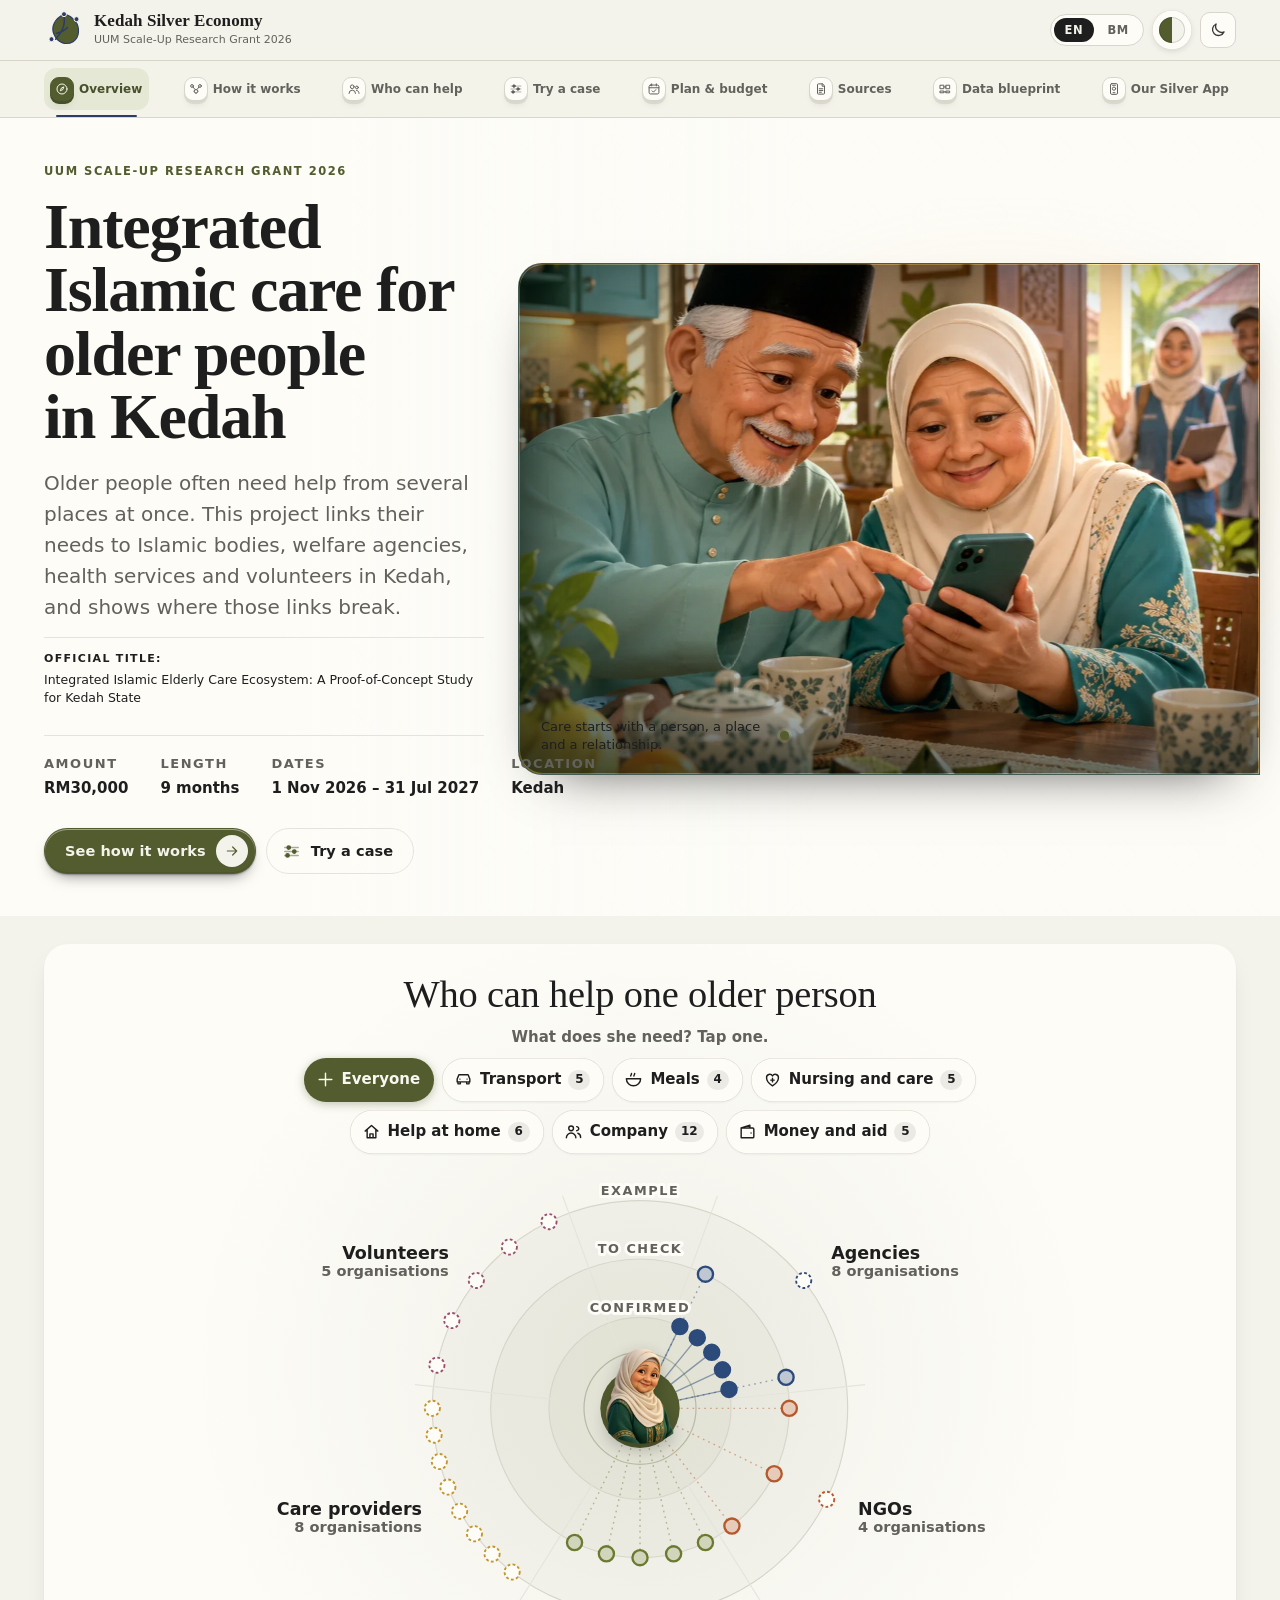
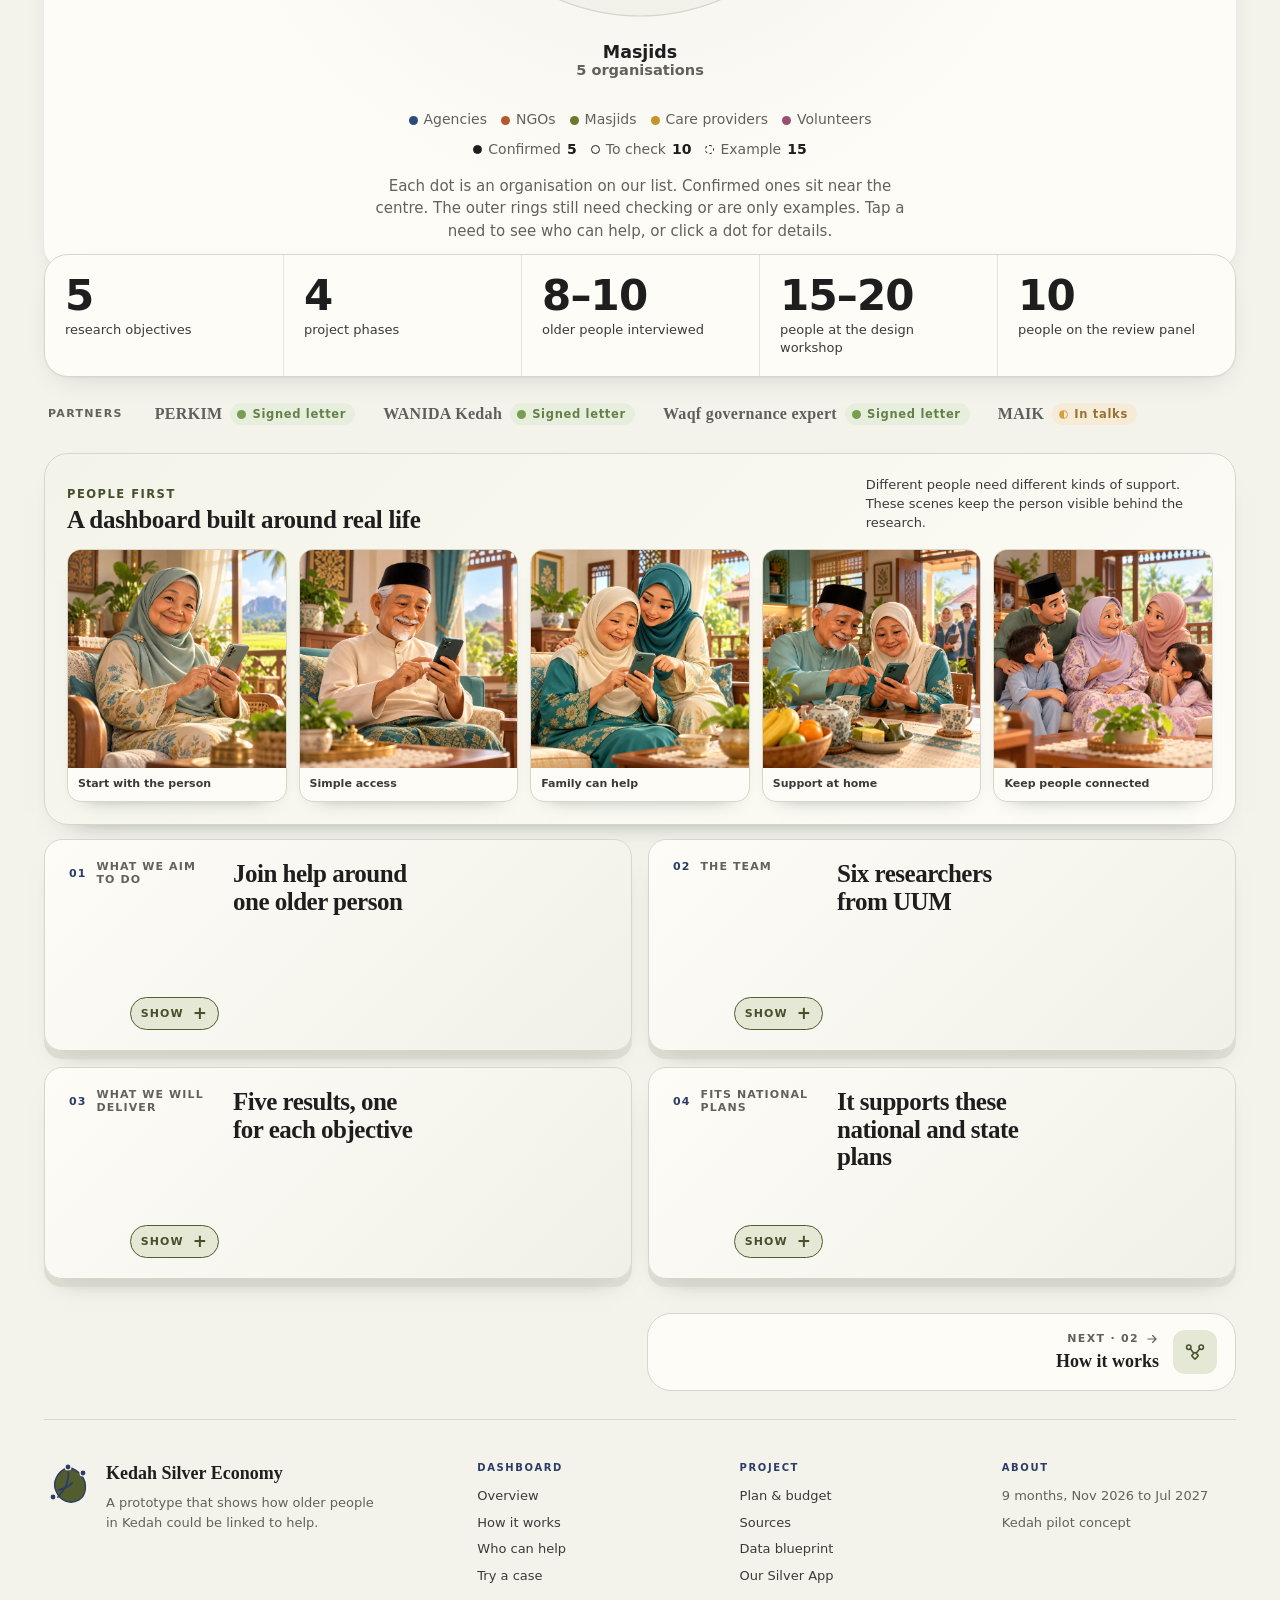
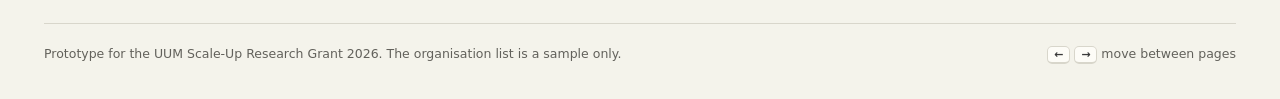
==== commit 79de3194: "Add interactive support needs map to overview" ====
--- a/index.html
+++ b/index.html
@@ -9,7 +9,7 @@
 <link rel="preconnect" href="https://fonts.googleapis.com">
 <link rel="preconnect" href="https://fonts.gstatic.com" crossorigin>
 <link rel="stylesheet" href="https://fonts.googleapis.com/css2?family=Bricolage+Grotesque:opsz,wdth,wght@12..96,75..100,300..800&family=Onest:wght@400;500;600;700&display=swap">
-<link rel="stylesheet" href="assets/css/kse.css?v=20261003d"><link rel="stylesheet" href="assets/css/kse-palette.css?v=20261004d"><link rel="stylesheet" href="assets/css/kse-themes.css?v=20261004d">
+<link rel="stylesheet" href="assets/css/kse.css?v=20261004e"><link rel="stylesheet" href="assets/css/kse-palette.css?v=20261004d"><link rel="stylesheet" href="assets/css/kse-themes.css?v=20261004d">
 <script src="assets/js/kse-data.js?v=20261003d"></script>
 </head>
 <body data-page="overview">
@@ -40,14 +40,17 @@
         <figcaption class="scene-caption"><span data-i18n="sceneCaption">Care starts with a person, a place and a relationship.</span><span class="scene-pulse" aria-hidden="true"></span></figcaption>
       </figure>
     </div>
-    <div class="wrap hero-map">
-      <figure class="cons">
-        <p class="cons-title" data-i18n="consTitle">Who can help one older person</p>
+  </section>
+
+  <section class="wrap map-wrap" aria-labelledby="consTitle">
+      <figure class="cons map-card">
+        <p class="cons-title" id="consTitle" data-i18n="consTitle">Who can help one older person</p>
+        <div class="need-bar" id="needBar"></div>
         <svg id="constellation" viewBox="-300 -206 600 452" role="group"></svg>
+        <div class="need-out" id="needOut" aria-live="polite" hidden></div>
         <div class="cons-legend" id="consLegend"></div>
-        <figcaption data-i18n="consCap">Each dot is one organisation on our list. Dots near the centre are confirmed. Dots further out still need checking or are examples. Click a dot to see its details.</figcaption>
+        <figcaption data-i18n="consCap">Each dot is an organisation on our list. Confirmed ones sit near the centre. The outer rings still need checking or are only examples. Tap a need to see who can help, or click a dot for details.</figcaption>
       </figure>
-    </div>
   </section>
 
   <div class="wrap">
@@ -141,8 +144,8 @@
   </div>
 </main>
 
-<script src="assets/js/kse-viz.js"></script>
-<script src="assets/js/kse-pages.js?v=20261003d"></script>
+<script src="assets/js/kse-viz.js?v=20261004e"></script>
+<script src="assets/js/kse-pages.js?v=20261004e"></script>
 </body>
 </html>
 
--- a/assets/css/kse.css
+++ b/assets/css/kse.css
@@ -490,6 +490,63 @@
 .cons-legend b{color:var(--band-ink);font-weight:600}
 .cons-legend .sep{display:none}
 .cons figcaption{font-size:15px;line-height:1.5;color:var(--band-muted);text-align:center;max-width:56ch;margin-inline:auto}
+
+/* ---------- Need picker above the map ---------- */
+body[data-page="overview"] .map-card{position:relative;padding:30px 28px 28px;border-radius:24px;background:var(--surface);box-shadow:var(--shadow);overflow:hidden}
+body[data-page="overview"] .map-wrap{padding-top:28px;padding-bottom:28px}
+body[data-page="overview"] .map-card::before{content:"";position:absolute;inset:0;background:radial-gradient(circle at 50% 46%,color-mix(in srgb,var(--paddy) 7%,transparent),transparent 58%);pointer-events:none}
+body[data-page="overview"] .map-card>*{position:relative}
+body[data-page="overview"] .map-card .cons-title{font:400 clamp(30px,3vw,40px)/1.05 var(--display);letter-spacing:-.005em;text-transform:none;color:var(--ink)}
+.map-card .need-q{color:var(--muted)}
+.map-card .ring{fill:color-mix(in srgb,var(--paddy) 3.5%,transparent);stroke:var(--line)}
+.map-card .divider{stroke:var(--line-2)}
+.map-card .ring-label{fill:var(--muted);stroke:var(--surface)}
+.map-card .sl-name{fill:var(--ink)}
+.map-card .sl-count{fill:var(--muted)}
+.map-card .cons-legend{color:var(--muted)}
+.map-card .cons-legend .ev{border-color:var(--ink)}
+.map-card .cons-legend .ev.verified{background:var(--ink)}
+.map-card .cons-legend b{color:var(--ink)}
+.map-card figcaption{color:var(--muted)}
+.need-bar{display:grid;gap:10px;justify-items:center}
+.need-q{margin:0;font:600 15px/1.3 var(--sans);color:var(--band-muted)}
+.need-chips{display:flex;flex-wrap:wrap;justify-content:center;gap:8px;max-width:820px}
+.need-chip{display:inline-flex;align-items:center;gap:7px;min-height:44px;padding:0 14px 0 12px;border:0;border-radius:999px;background:var(--surface);box-shadow:inset 0 0 0 .5px var(--line),0 1px 2px rgba(30,30,30,.05);font:600 15px/1 var(--sans);color:var(--ink);cursor:pointer;transition:background .2s var(--ease),color .2s var(--ease),transform .15s var(--ease),box-shadow .2s var(--ease)}
+.need-chip svg{width:19px;height:19px;flex:none;fill:none;stroke:currentColor;stroke-width:1.8;stroke-linecap:round;stroke-linejoin:round}
+.need-chip:hover{box-shadow:inset 0 0 0 1px var(--muted)}
+.need-chip:active{transform:scale(.96)}
+.need-chip:focus-visible{outline:2px solid var(--paddy);outline-offset:2px}
+.need-chip[aria-pressed="true"]{background:var(--paddy);color:var(--on-paddy);box-shadow:0 2px 10px color-mix(in srgb,var(--paddy) 35%,transparent)}
+.need-n{min-width:22px;padding:2px 6px;border-radius:999px;background:color-mix(in srgb,var(--ink) 8%,transparent);font:700 12px/1.3 var(--sans);text-align:center}
+.need-chip[aria-pressed="true"] .need-n{background:color-mix(in srgb,var(--on-paddy) 22%,transparent)}
+.cons .node,.cons .link,.cons text[data-type]{transition:opacity .35s var(--ease)}
+.cons svg.is-filtering .node:not(.match),.cons svg.is-filtering .link{opacity:.14}
+.cons svg.is-filtering .node.match .dot{transform:scale(1.3)}
+.cons svg.is-filtering .node.match .hit{fill:color-mix(in srgb,var(--c) 18%,transparent)}
+.cons .node.hot .dot{transform:scale(1.6)}
+.cons text[data-type].dim{opacity:.3}
+.cons .need-links line{stroke-width:2.2;stroke-linecap:round;opacity:.85}
+.cons .need-links.draw line{stroke-dasharray:1 1;stroke-dashoffset:1;animation:need-draw .55s var(--ease) forwards;animation-delay:var(--d,0ms)}
+@keyframes need-draw{to{stroke-dashoffset:0}}
+.need-out{position:relative;width:100%;max-width:680px;margin-inline:auto;display:grid;gap:10px;animation:need-in .35s var(--ease)}
+.need-out[hidden]{display:none}
+@keyframes need-in{from{opacity:0;transform:translateY(6px)}}
+.need-sum{margin:0;display:flex;flex-wrap:wrap;align-items:baseline;justify-content:center;gap:4px 12px;text-align:center}
+.need-sum b{font:600 19px/1.3 var(--sans);color:var(--ink)}
+.need-sum span{font-size:14.5px;color:var(--muted)}
+.need-list{list-style:none;margin:0;padding:6px;border-radius:18px;background:var(--surface);box-shadow:inset 0 0 0 .5px var(--line),var(--shadow)}
+.need-list a{display:grid;grid-template-columns:auto 1fr auto;align-items:center;gap:12px;min-height:56px;padding:9px 12px;border-radius:12px;color:var(--ink);text-decoration:none;transition:background .2s var(--ease)}
+.need-list li+li a{box-shadow:0 -.5px 0 var(--line-2)}
+.need-list a:hover,.need-list a:focus-visible{background:color-mix(in srgb,var(--ink) 5%,transparent);outline:none}
+.need-list i{width:12px;height:12px;border-radius:50%;background:var(--c)}
+.need-list .nl-txt{display:grid;gap:2px;min-width:0}
+.need-list b{font:600 15.5px/1.3 var(--sans)}
+.need-list small{font-size:13px;line-height:1.35;color:var(--muted)}
+.need-cta{justify-self:center;display:inline-flex;align-items:center;gap:6px;min-height:44px;padding:0 18px;border-radius:999px;background:var(--paddy);color:var(--on-paddy);font:600 15px var(--sans);text-decoration:none;transition:transform .15s var(--ease)}
+.need-cta:hover{color:var(--on-paddy);transform:translateY(-1px)}
+.need-cta:active{transform:scale(.97)}
+@media (max-width:720px){.need-chips{flex-wrap:nowrap;justify-content:flex-start;max-width:100%;overflow-x:auto;scrollbar-width:none;padding:2px 2px 6px;scroll-snap-type:x proximity}.need-chips::-webkit-scrollbar{display:none}.need-chip{flex:none;scroll-snap-align:start}}
+@media (max-width:520px){.need-list a{grid-template-columns:auto 1fr}.need-list .pill{grid-column:2;justify-self:start}}
 
 /* ---------- KPI strip ---------- */
 .kpis{display:grid;grid-template-columns:repeat(5,1fr);margin-top:-44px;position:relative;z-index:2;background:var(--surface);border:1px solid var(--line);border-radius:var(--r);box-shadow:var(--shadow)}
--- a/assets/css/kse-palette.css
+++ b/assets/css/kse-palette.css
@@ -76,3 +76,26 @@
 :root[data-look]:not([data-look="padi"]){--band:var(--night);--band-ink:var(--on-night);--band-muted:var(--night-muted);--band-line:var(--night-line);--band-gold:var(--gold);--ui:var(--sans)}
 .btn-quiet{background:color-mix(in srgb,var(--ink) 7%,transparent);color:var(--ink)}
 .btn-quiet:hover{background:color-mix(in srgb,var(--ink) 11%,transparent)}
+
+/* iOS-style cross-document page push for the shared eight-page shell. */
+@view-transition{navigation:auto}
+::view-transition-group(root){animation-duration:.52s;animation-timing-function:cubic-bezier(.32,.72,0,1)}
+::view-transition-image-pair(root){isolation:auto}
+::view-transition-old(root),::view-transition-new(root){mix-blend-mode:normal;animation-duration:.52s;animation-timing-function:cubic-bezier(.32,.72,0,1);animation-fill-mode:both}
+::view-transition-old(root){animation-name:kse-push-out;z-index:0}
+::view-transition-new(root){animation-name:kse-push-in;z-index:1;box-shadow:-24px 0 48px -18px rgba(20,20,18,.28)}
+html[data-dir="back"]::view-transition-old(root){animation-name:kse-pop-out;z-index:1;box-shadow:-24px 0 48px -18px rgba(20,20,18,.28)}
+html[data-dir="back"]::view-transition-new(root){animation-name:kse-pop-in;z-index:0;box-shadow:none}
+@keyframes kse-push-in{from{transform:translateX(100%)}}
+@keyframes kse-push-out{to{transform:translateX(-30%);filter:brightness(.86)}}
+@keyframes kse-pop-in{from{transform:translateX(-30%);filter:brightness(.86)}}
+@keyframes kse-pop-out{to{transform:translateX(100%)}}
+@media (prefers-reduced-motion:reduce){
+  @view-transition{navigation:auto}
+  ::view-transition-old(root),::view-transition-new(root),
+  html[data-dir="back"]::view-transition-old(root),html[data-dir="back"]::view-transition-new{animation:none;box-shadow:none}
+  ::view-transition-old(root){animation:kse-vt-fade-out .2s ease both}
+  ::view-transition-new(root){animation:kse-vt-fade-in .2s ease both}
+}
+@keyframes kse-vt-fade-out{to{opacity:0}}
+@keyframes kse-vt-fade-in{from{opacity:0}}
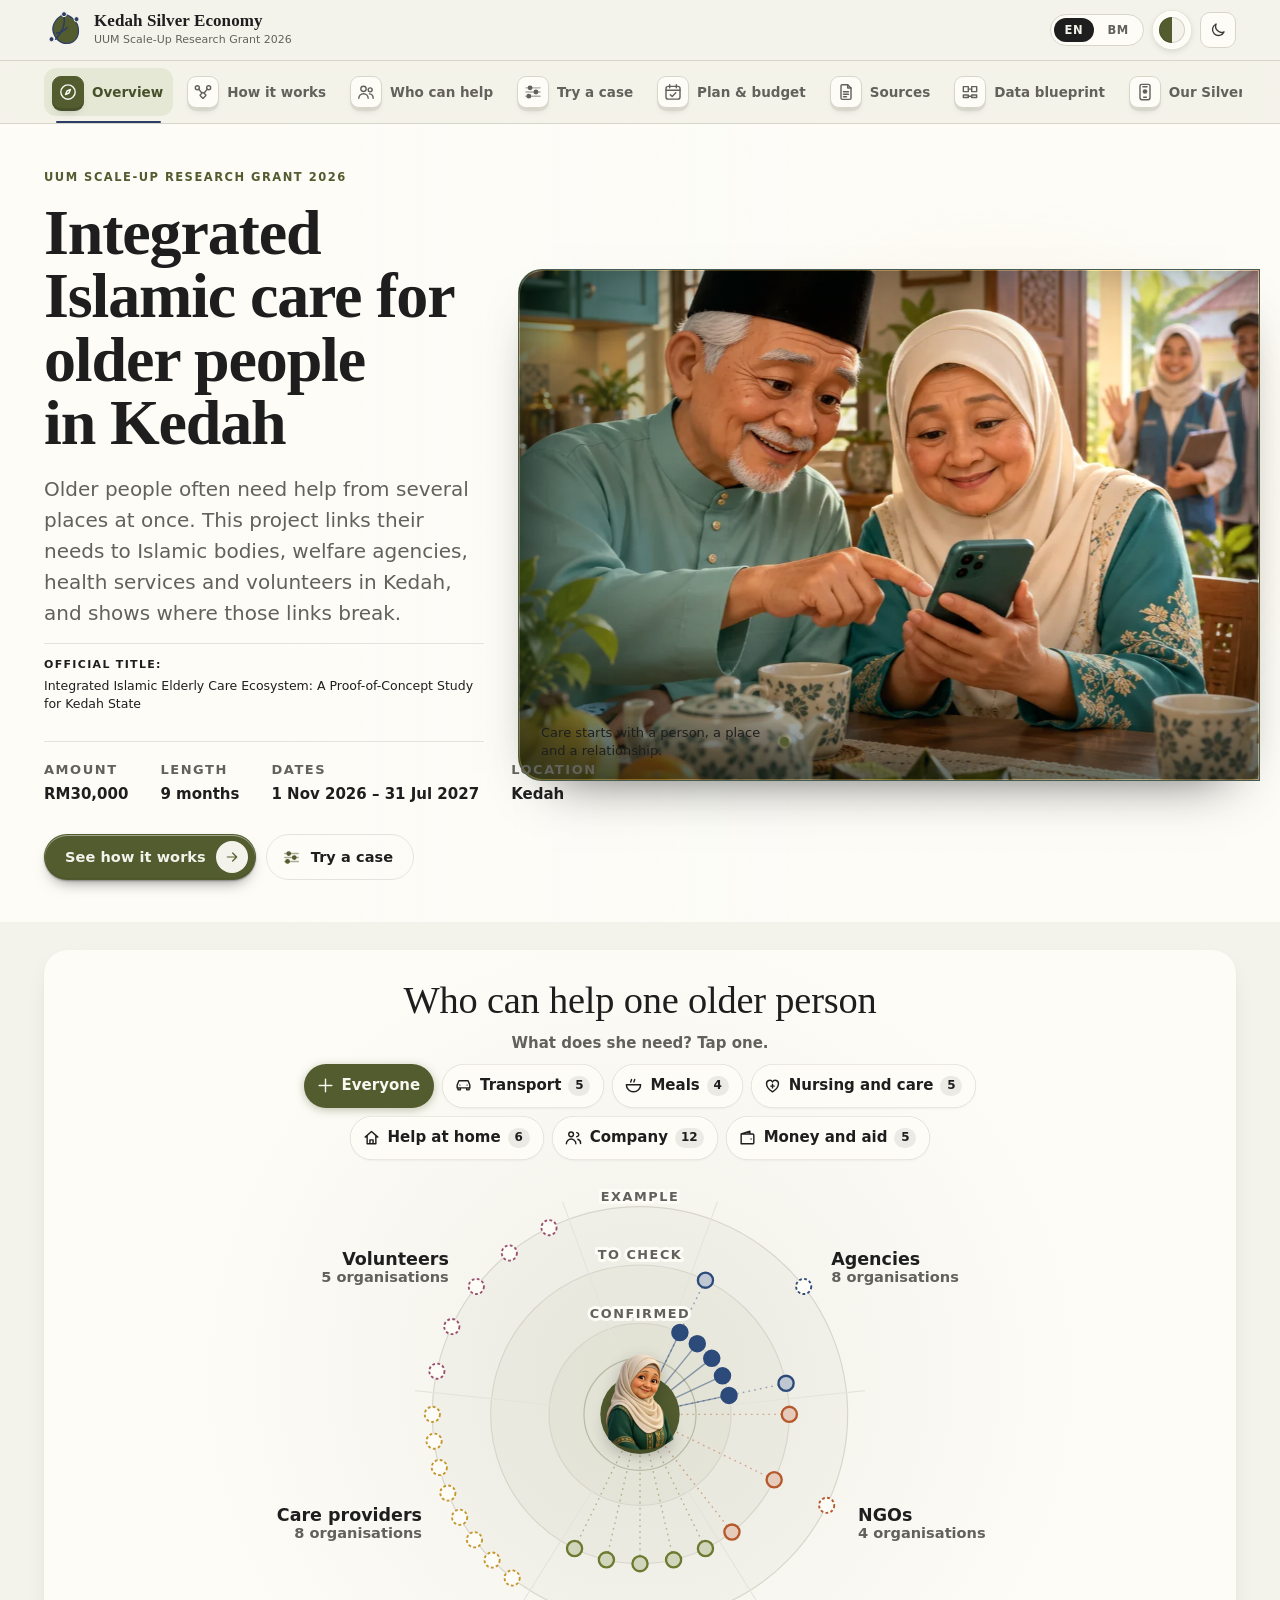
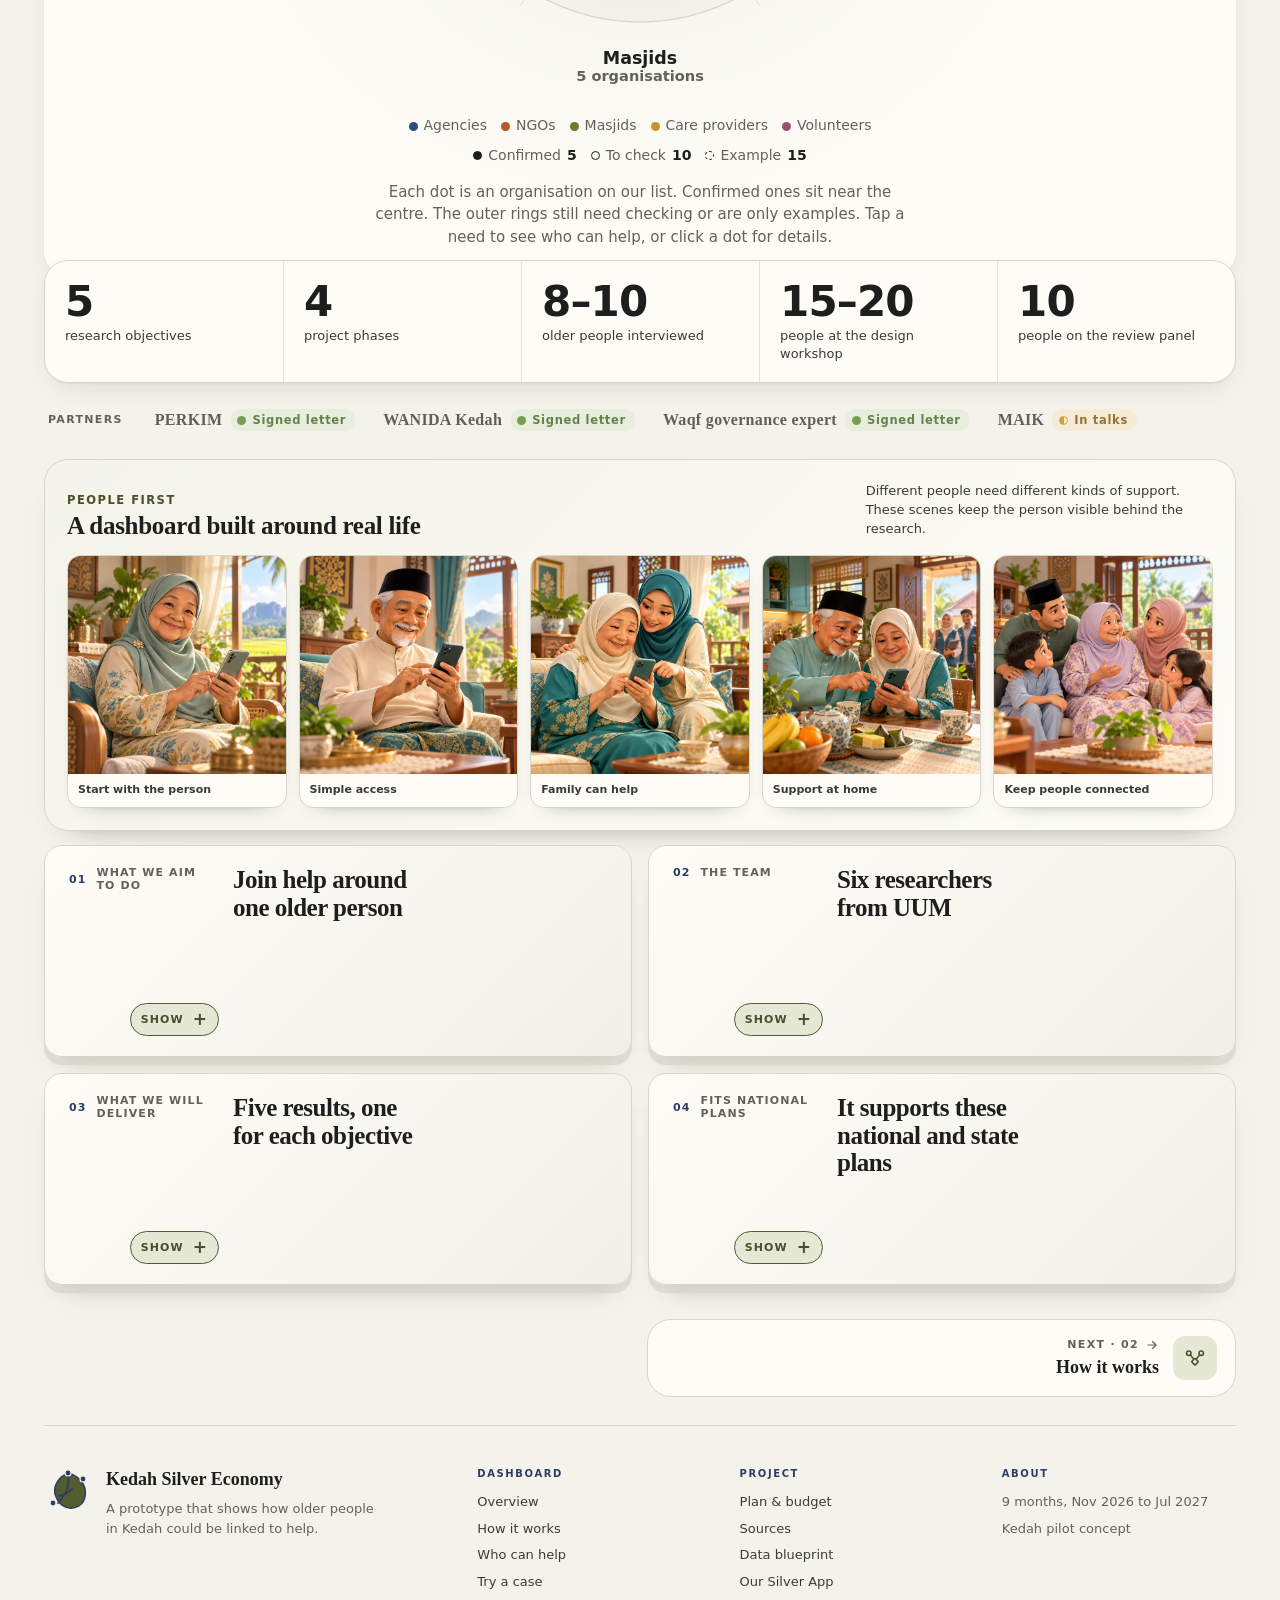
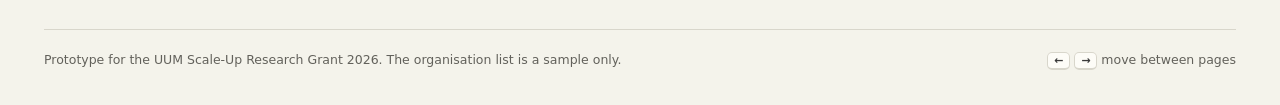
==== commit c1afd3b4: "Refresh shared stylesheet on all pages" ====
--- a/index.html
+++ b/index.html
@@ -3,13 +3,14 @@
 <head>
 <meta charset="utf-8">
 <meta name="viewport" content="width=device-width,initial-scale=1,viewport-fit=cover">
+<link rel="icon" href="assets/art/codex-crest.svg" type="image/svg+xml">
 <title>Kedah Silver Economy</title>
 <meta name="description" content="Integrated Islamic care for older people in Kedah. UUM Scale-Up Research Grant 2026.">
 <script>try{var lk=localStorage.getItem('kse-look');if(lk&&lk!=='padi')document.documentElement.setAttribute('data-look',lk)}catch(e){}try{var t=localStorage.getItem('kse-theme');if(t==='dark'||t==='light')document.documentElement.setAttribute('data-theme',t)}catch(e){}</script>
 <link rel="preconnect" href="https://fonts.googleapis.com">
 <link rel="preconnect" href="https://fonts.gstatic.com" crossorigin>
 <link rel="stylesheet" href="https://fonts.googleapis.com/css2?family=Bricolage+Grotesque:opsz,wdth,wght@12..96,75..100,300..800&family=Onest:wght@400;500;600;700&display=swap">
-<link rel="stylesheet" href="assets/css/kse.css?v=20261004e"><link rel="stylesheet" href="assets/css/kse-palette.css?v=20261004d"><link rel="stylesheet" href="assets/css/kse-themes.css?v=20261004d">
+<link rel="stylesheet" href="assets/css/kse.css?v=20261004f"><link rel="stylesheet" href="assets/css/kse-palette.css?v=20261004d"><link rel="stylesheet" href="assets/css/kse-themes.css?v=20261004d">
 <script src="assets/js/kse-data.js?v=20261003d"></script>
 </head>
 <body data-page="overview">
--- a/assets/css/kse.css
+++ b/assets/css/kse.css
@@ -142,7 +142,7 @@
 .tab .ai{width:28px;height:28px;flex:none;padding:5px;border-radius:9px;background:var(--surface);border:1px solid var(--line);box-shadow:0 3px 0 color-mix(in srgb,var(--line) 80%,transparent),0 6px 10px -8px rgba(15,35,30,.7);transition:transform .22s var(--ease),background-color .2s var(--ease),color .2s var(--ease),box-shadow .22s var(--ease)}
 .tab:hover{color:var(--ink);background:var(--surface-2);transform:translateY(-2px)}
 .tab:hover .ai,.tab:focus-visible .ai{transform:translateY(-2px) rotate(-5deg) scale(1.08);background:var(--gold-soft);color:var(--gold-ink);box-shadow:0 5px 0 color-mix(in srgb,var(--gold) 50%,var(--line)),0 10px 14px -9px rgba(15,35,30,.7)}
-@media (max-width:1320px) and (min-width:761px){.tabs{gap:2px;justify-content:space-between}.tab{gap:5px;height:42px;padding:0 7px 0 6px;font-size:12px}.tab .ai{width:24px;height:24px;padding:4px}}
+@media (max-width:1320px) and (min-width:761px){.tabs{gap:6px;justify-content:space-between}.tab{gap:8px;height:48px;padding:0 10px 0 8px;font-size:13.5px}.tab .ai{width:32px;height:32px;padding:5px}}
 .tab[aria-current="page"]{color:var(--paddy-ink);background:var(--paddy-soft)}
 .tab[aria-current="page"] .ai{background:var(--paddy);border-color:var(--paddy);color:var(--on-paddy);box-shadow:0 3px 0 var(--paddy-ink),0 8px 12px -9px rgba(15,35,30,.75)}
 .tab:focus-visible{outline-offset:-2px}
@@ -153,6 +153,7 @@
    Drawn at rest. Hovering anything that carries one plays that icon's own
    motion; the page head draws its icon in once, on load. */
 .ai{display:block;fill:none;stroke:currentColor;stroke-width:1.7;stroke-linecap:round;stroke-linejoin:round;overflow:visible}
+.ai-app-dot{fill:currentColor;stroke:none}
 .ai-k1,.ai-k2,.ai-k3{fill:currentColor;transform-box:fill-box;transform-origin:center}
 .ai-t{opacity:.5}
 .ai-n{transform-box:view-box;transform-origin:12px 12px}
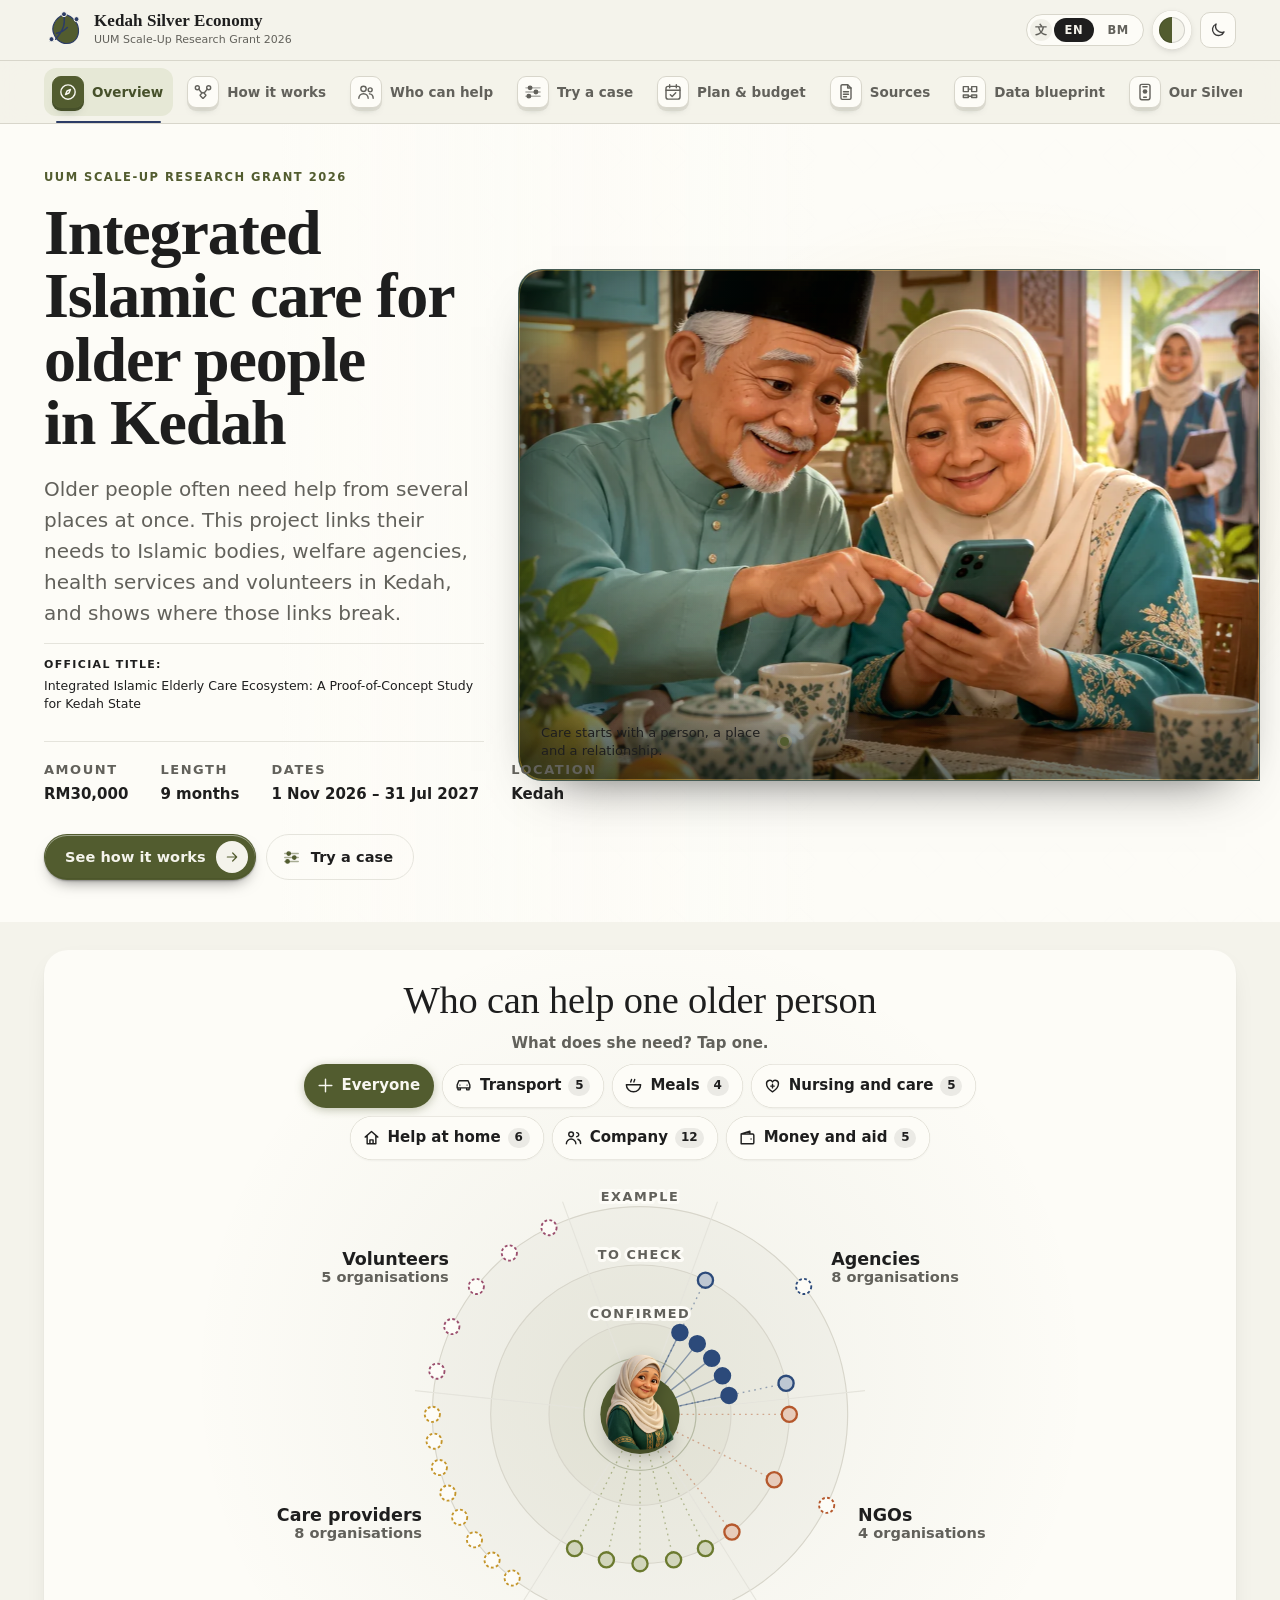
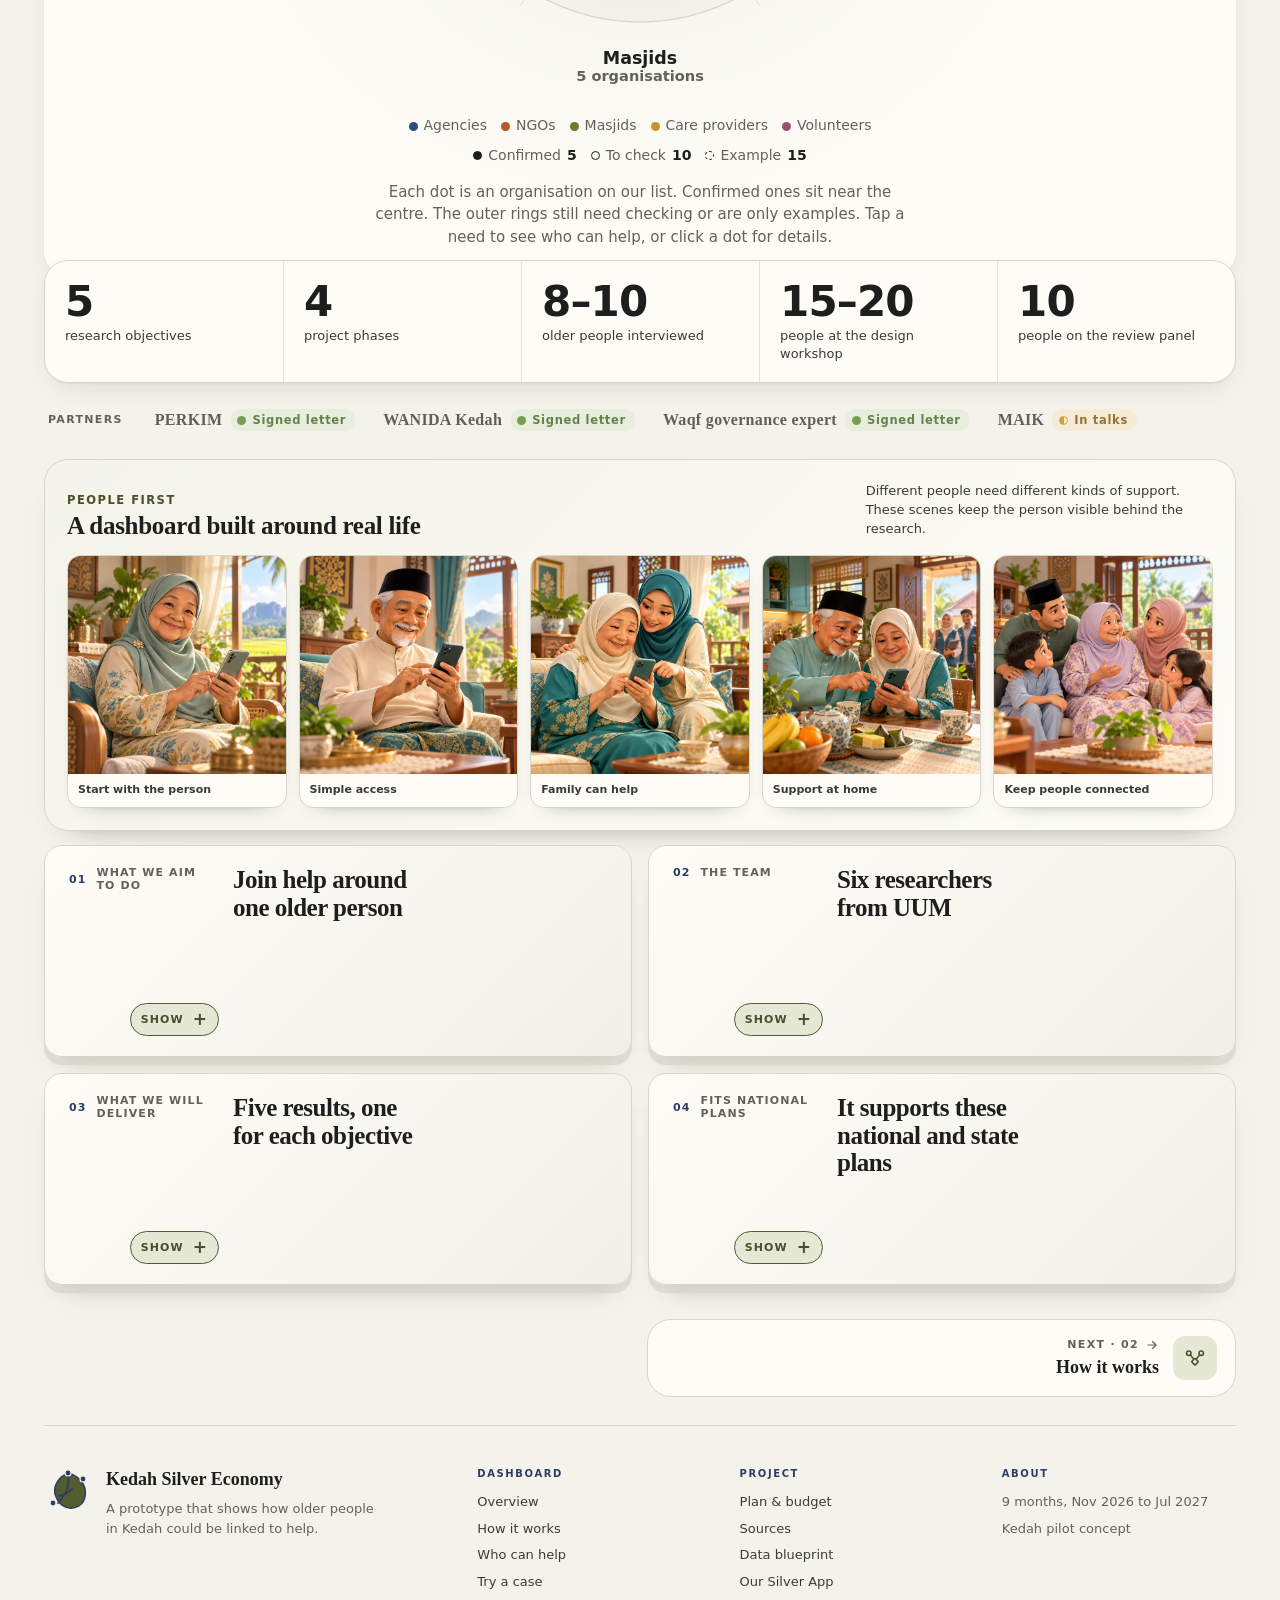
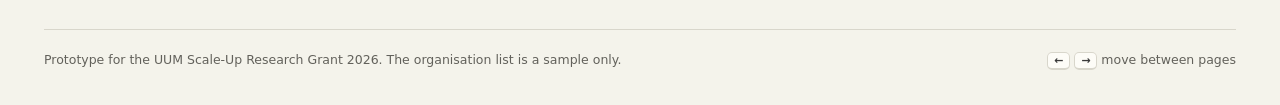
==== commit 4dc928c4: "Show Malay language marker and active app tab" ====
--- a/index.html
+++ b/index.html
@@ -14,7 +14,7 @@
 <script src="assets/js/kse-data.js?v=20261003d"></script>
 </head>
 <body data-page="overview">
-<script src="assets/js/kse-shell.js?v=20261002b"></script>
+<script src="assets/js/kse-shell.js?v=20261004f"></script>
 
 <main id="main">
   <section class="band hero">
--- a/assets/css/kse.css
+++ b/assets/css/kse.css
@@ -125,7 +125,8 @@
 .brand b{display:block;font:750 17px/1.05 var(--display);font-stretch:88%;letter-spacing:.005em}
 .brand small{display:block;font-size:11px;color:var(--muted);margin-top:2px}
 .tools{display:flex;align-items:center;gap:8px;flex:none}
-.lang{display:flex;gap:2px;padding:3px;border:1px solid var(--line);border-radius:999px;background:var(--surface)}
+.lang{display:flex;align-items:center;gap:2px;padding:3px;border:1px solid var(--line);border-radius:999px;background:var(--surface)}
+.lang-mark{display:grid;place-items:center;width:22px;height:22px;color:var(--muted);font:700 12px/1 var(--sans);border-radius:50%;background:var(--surface-2)}
 .lang-btn{appearance:none;border:0;background:none;padding:5px 11px;border-radius:999px;font:700 11.5px var(--sans);letter-spacing:.06em;color:var(--muted);cursor:pointer;transition:background-color .15s var(--ease),color .15s var(--ease)}
 .lang-btn:hover{color:var(--ink)}
 .lang-btn[aria-pressed="true"]{background:var(--ink);color:var(--bg)}
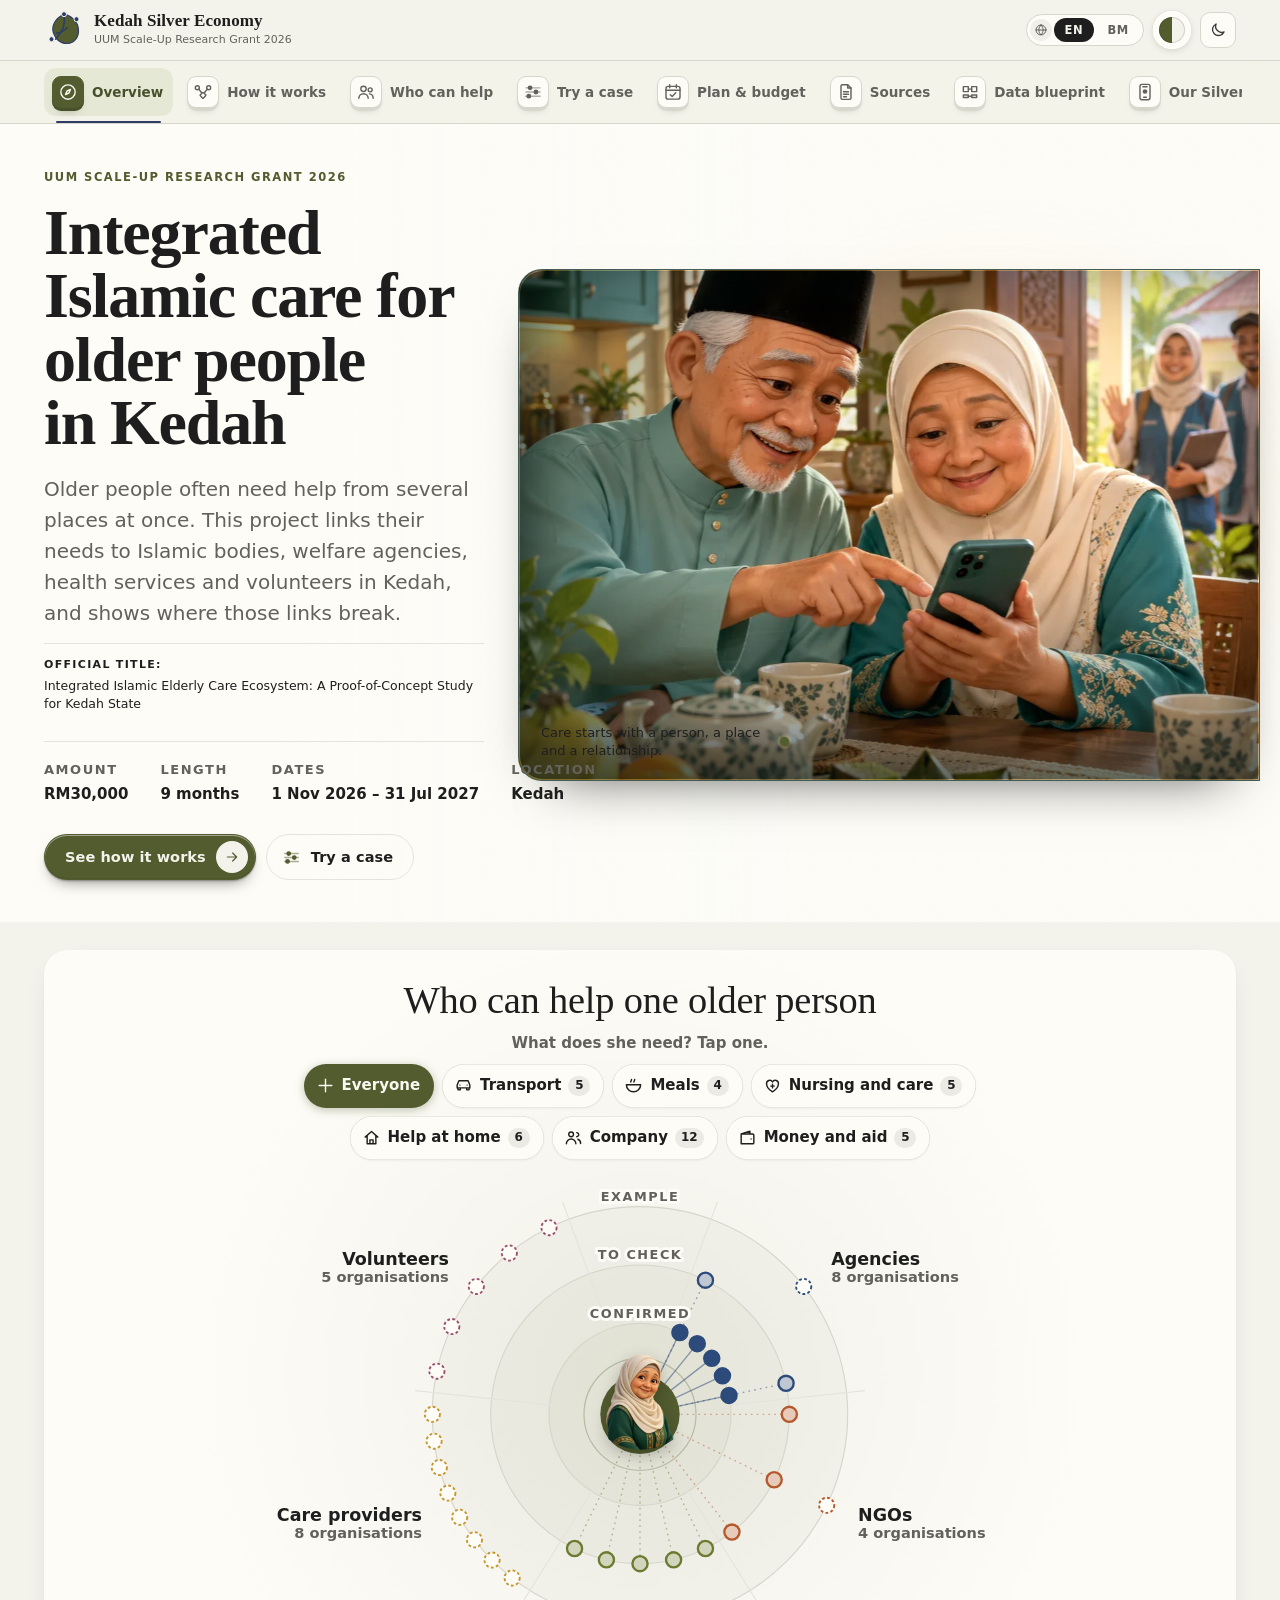
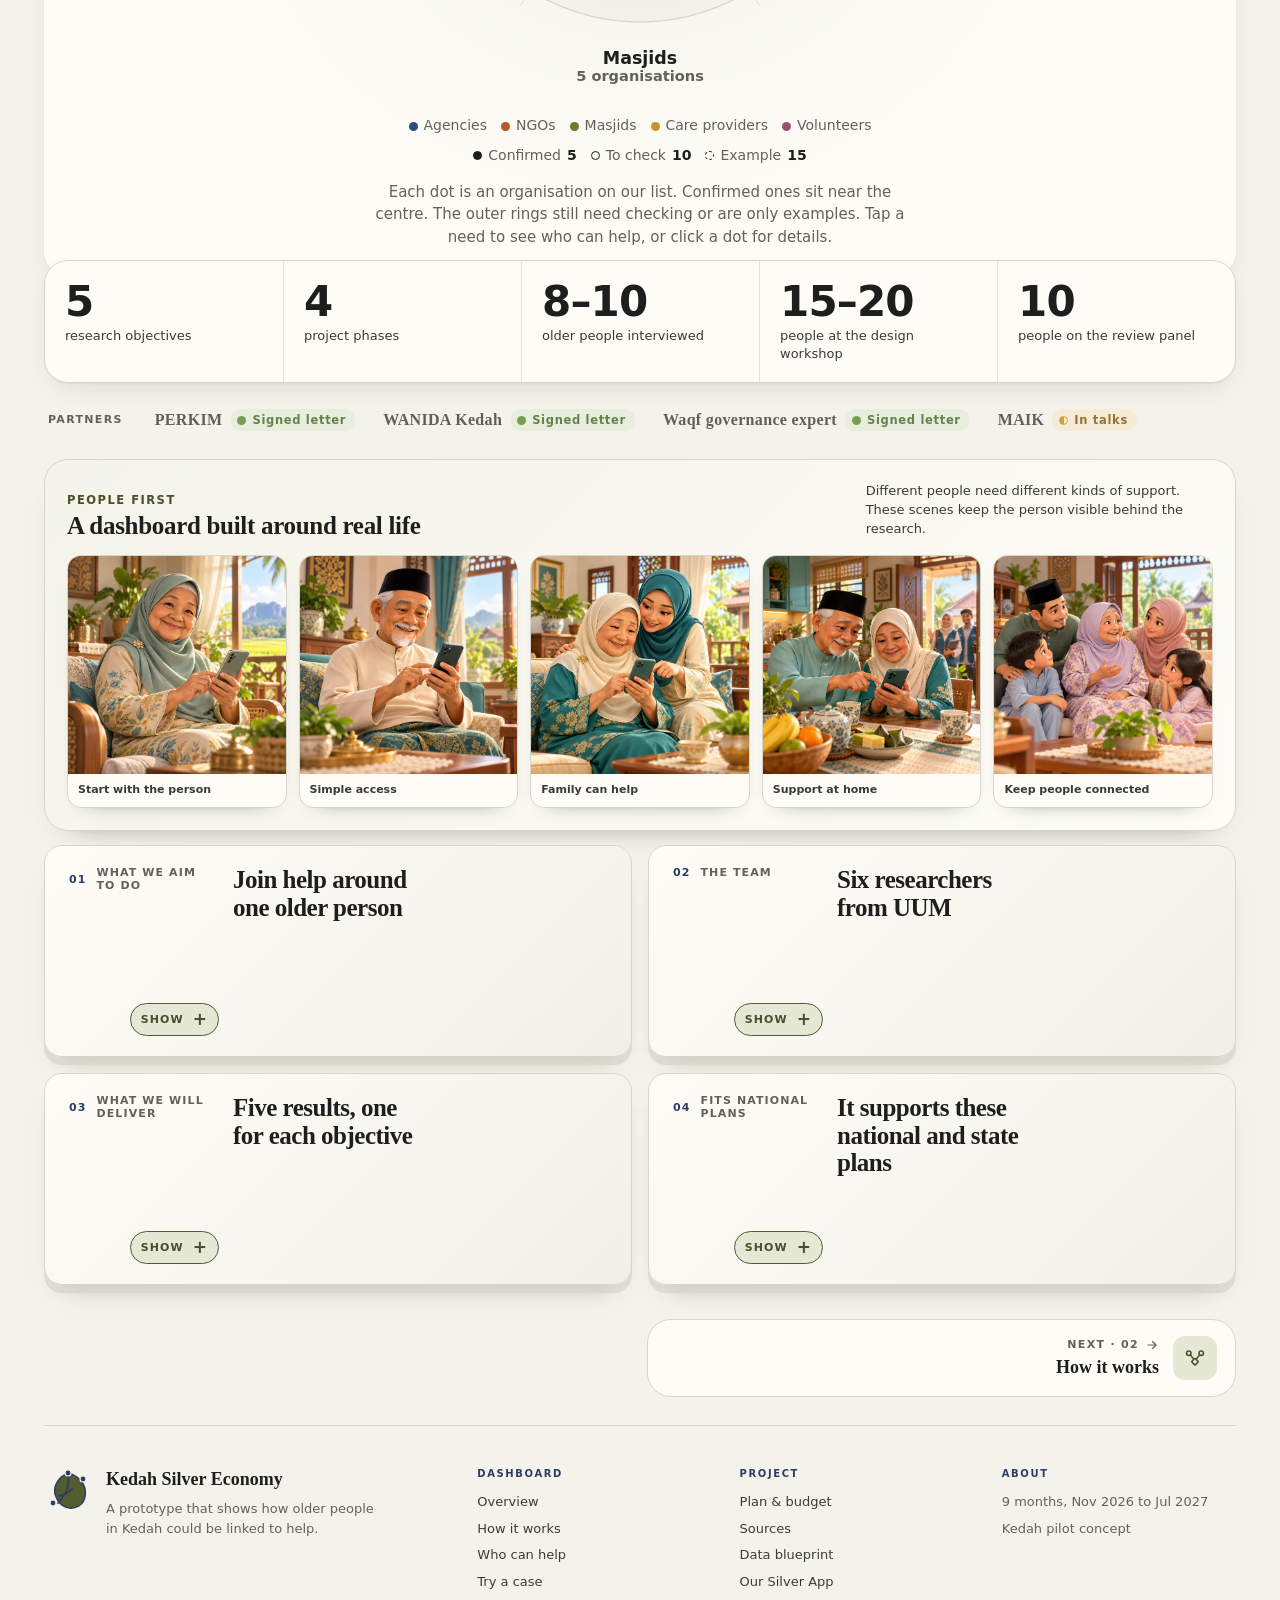
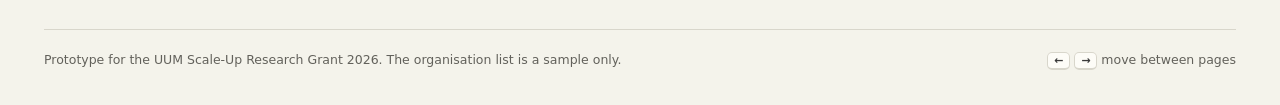
==== commit 3cd536ab: "Replace Chinese language marker with globe icon" ====
--- a/index.html
+++ b/index.html
@@ -14,7 +14,7 @@
 <script src="assets/js/kse-data.js?v=20261003d"></script>
 </head>
 <body data-page="overview">
-<script src="assets/js/kse-shell.js?v=20261004f"></script>
+<script src="assets/js/kse-shell.js?v=20261004h"></script>
 
 <main id="main">
   <section class="band hero">
--- a/assets/css/kse.css
+++ b/assets/css/kse.css
@@ -126,7 +126,8 @@
 .brand small{display:block;font-size:11px;color:var(--muted);margin-top:2px}
 .tools{display:flex;align-items:center;gap:8px;flex:none}
 .lang{display:flex;align-items:center;gap:2px;padding:3px;border:1px solid var(--line);border-radius:999px;background:var(--surface)}
-.lang-mark{display:grid;place-items:center;width:22px;height:22px;color:var(--muted);font:700 12px/1 var(--sans);border-radius:50%;background:var(--surface-2)}
+.lang-mark{display:grid;place-items:center;width:22px;height:22px;color:var(--muted);border-radius:50%;background:var(--surface-2)}
+.lang-mark svg{width:14px;height:14px;fill:none;stroke:currentColor;stroke-width:1.7;stroke-linecap:round;stroke-linejoin:round}
 .lang-btn{appearance:none;border:0;background:none;padding:5px 11px;border-radius:999px;font:700 11.5px var(--sans);letter-spacing:.06em;color:var(--muted);cursor:pointer;transition:background-color .15s var(--ease),color .15s var(--ease)}
 .lang-btn:hover{color:var(--ink)}
 .lang-btn[aria-pressed="true"]{background:var(--ink);color:var(--bg)}
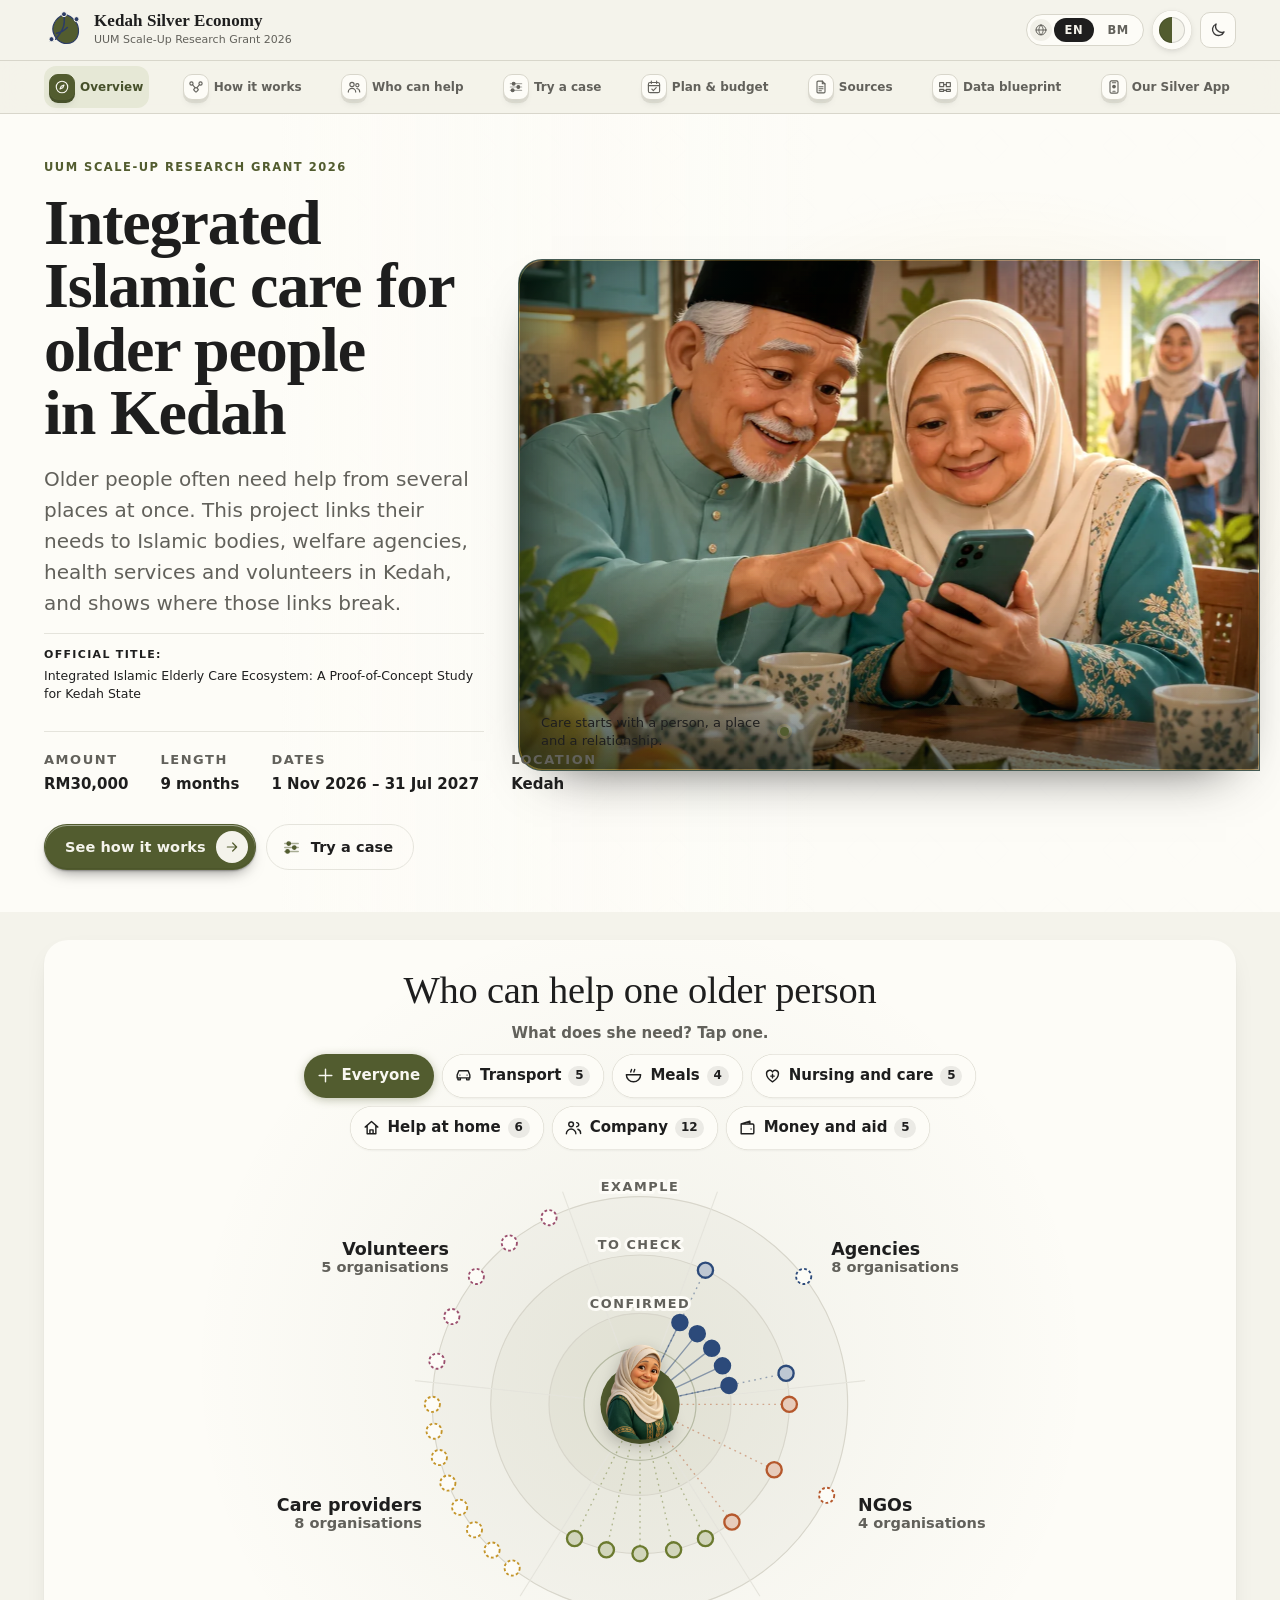
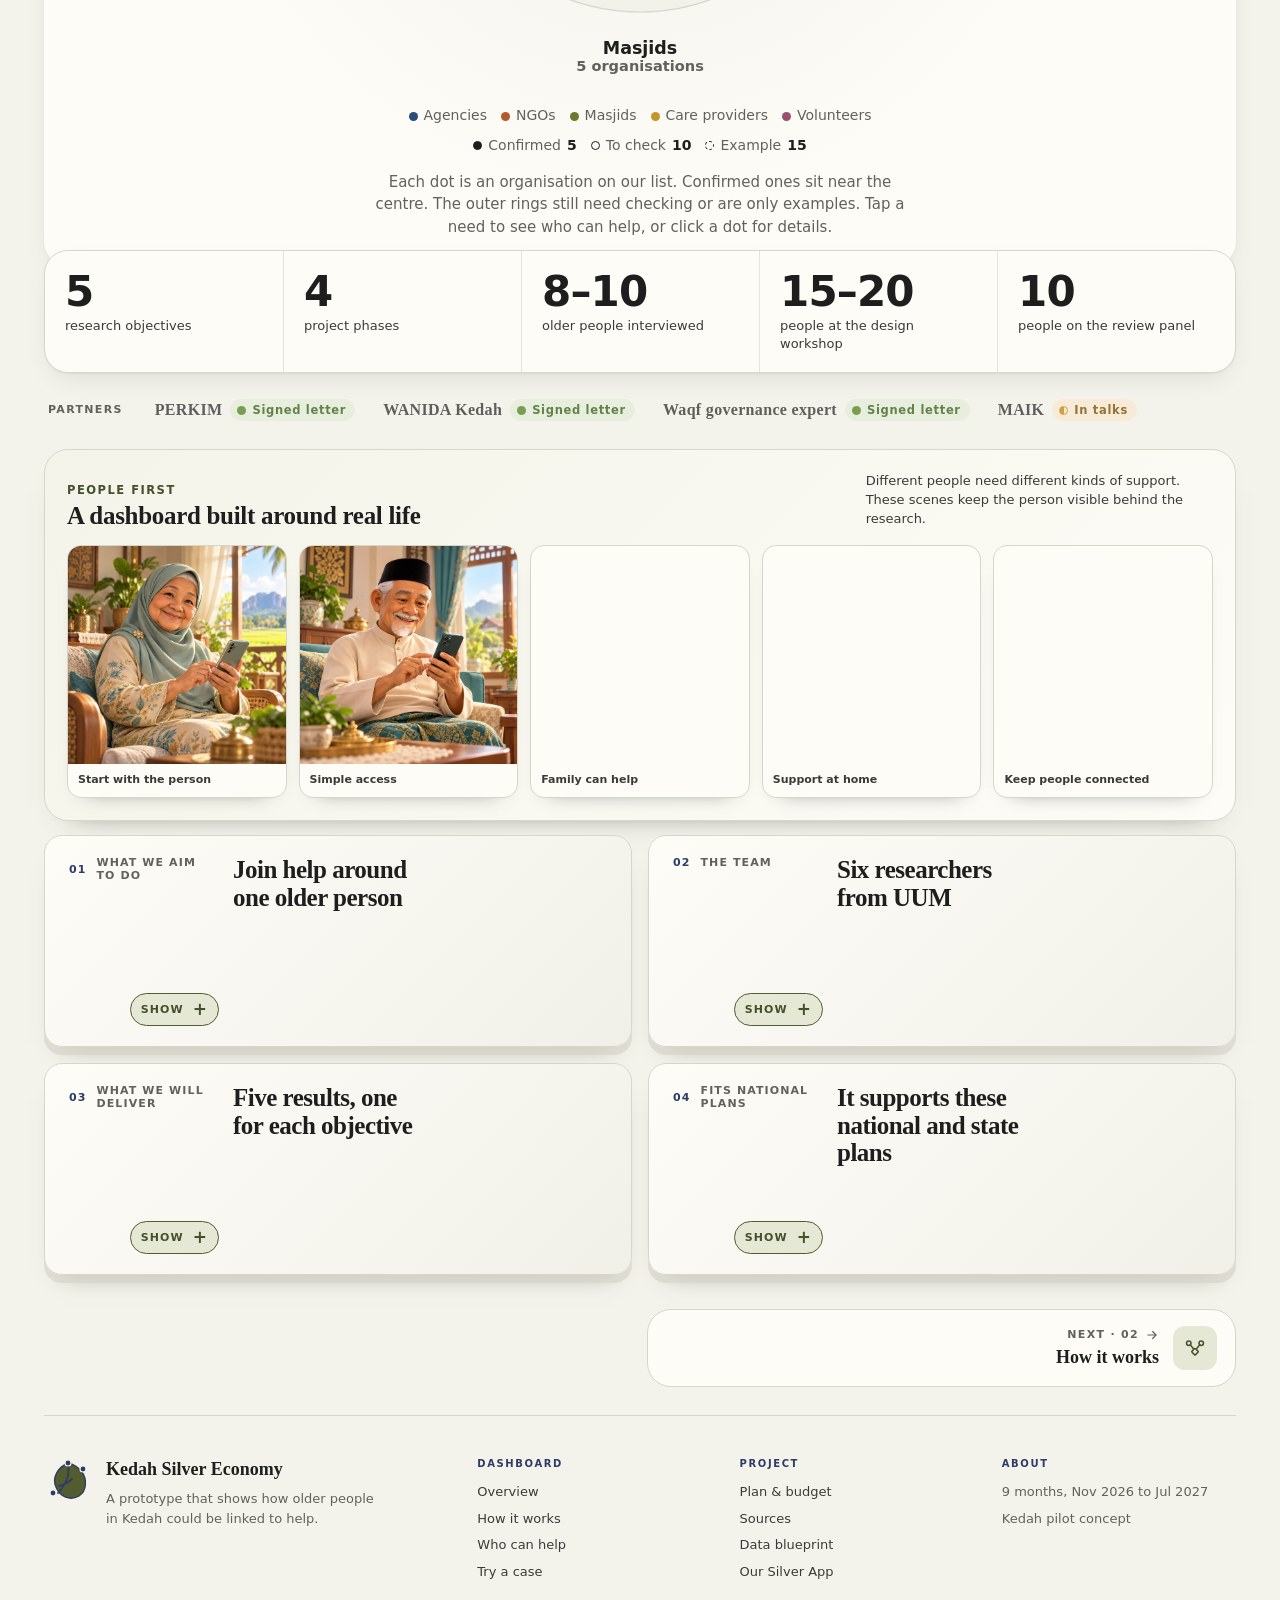
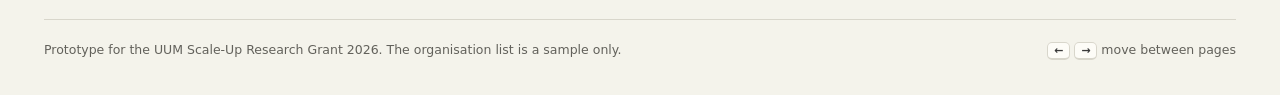
==== commit 4c59ddf4: "Fit all Malay tabs in the navigation row" ====
--- a/index.html
+++ b/index.html
@@ -10,7 +10,7 @@
 <link rel="preconnect" href="https://fonts.googleapis.com">
 <link rel="preconnect" href="https://fonts.gstatic.com" crossorigin>
 <link rel="stylesheet" href="https://fonts.googleapis.com/css2?family=Bricolage+Grotesque:opsz,wdth,wght@12..96,75..100,300..800&family=Onest:wght@400;500;600;700&display=swap">
-<link rel="stylesheet" href="assets/css/kse.css?v=20261004f"><link rel="stylesheet" href="assets/css/kse-palette.css?v=20261004d"><link rel="stylesheet" href="assets/css/kse-themes.css?v=20261004d">
+<link rel="stylesheet" href="assets/css/kse.css?v=20261004i"><link rel="stylesheet" href="assets/css/kse-palette.css?v=20261004d"><link rel="stylesheet" href="assets/css/kse-themes.css?v=20261004d">
 <script src="assets/js/kse-data.js?v=20261003d"></script>
 </head>
 <body data-page="overview">
--- a/assets/css/kse.css
+++ b/assets/css/kse.css
@@ -144,7 +144,7 @@
 .tab .ai{width:28px;height:28px;flex:none;padding:5px;border-radius:9px;background:var(--surface);border:1px solid var(--line);box-shadow:0 3px 0 color-mix(in srgb,var(--line) 80%,transparent),0 6px 10px -8px rgba(15,35,30,.7);transition:transform .22s var(--ease),background-color .2s var(--ease),color .2s var(--ease),box-shadow .22s var(--ease)}
 .tab:hover{color:var(--ink);background:var(--surface-2);transform:translateY(-2px)}
 .tab:hover .ai,.tab:focus-visible .ai{transform:translateY(-2px) rotate(-5deg) scale(1.08);background:var(--gold-soft);color:var(--gold-ink);box-shadow:0 5px 0 color-mix(in srgb,var(--gold) 50%,var(--line)),0 10px 14px -9px rgba(15,35,30,.7)}
-@media (max-width:1320px) and (min-width:761px){.tabs{gap:6px;justify-content:space-between}.tab{gap:8px;height:48px;padding:0 10px 0 8px;font-size:13.5px}.tab .ai{width:32px;height:32px;padding:5px}}
+@media (max-width:1320px) and (min-width:761px){.tabs{gap:3px;justify-content:space-between;padding-block:5px}.tab{gap:5px;height:42px;padding:0 6px 0 5px;font-size:12px}.tab .ai{width:26px;height:26px;padding:4px}}
 .tab[aria-current="page"]{color:var(--paddy-ink);background:var(--paddy-soft)}
 .tab[aria-current="page"] .ai{background:var(--paddy);border-color:var(--paddy);color:var(--on-paddy);box-shadow:0 3px 0 var(--paddy-ink),0 8px 12px -9px rgba(15,35,30,.75)}
 .tab:focus-visible{outline-offset:-2px}
